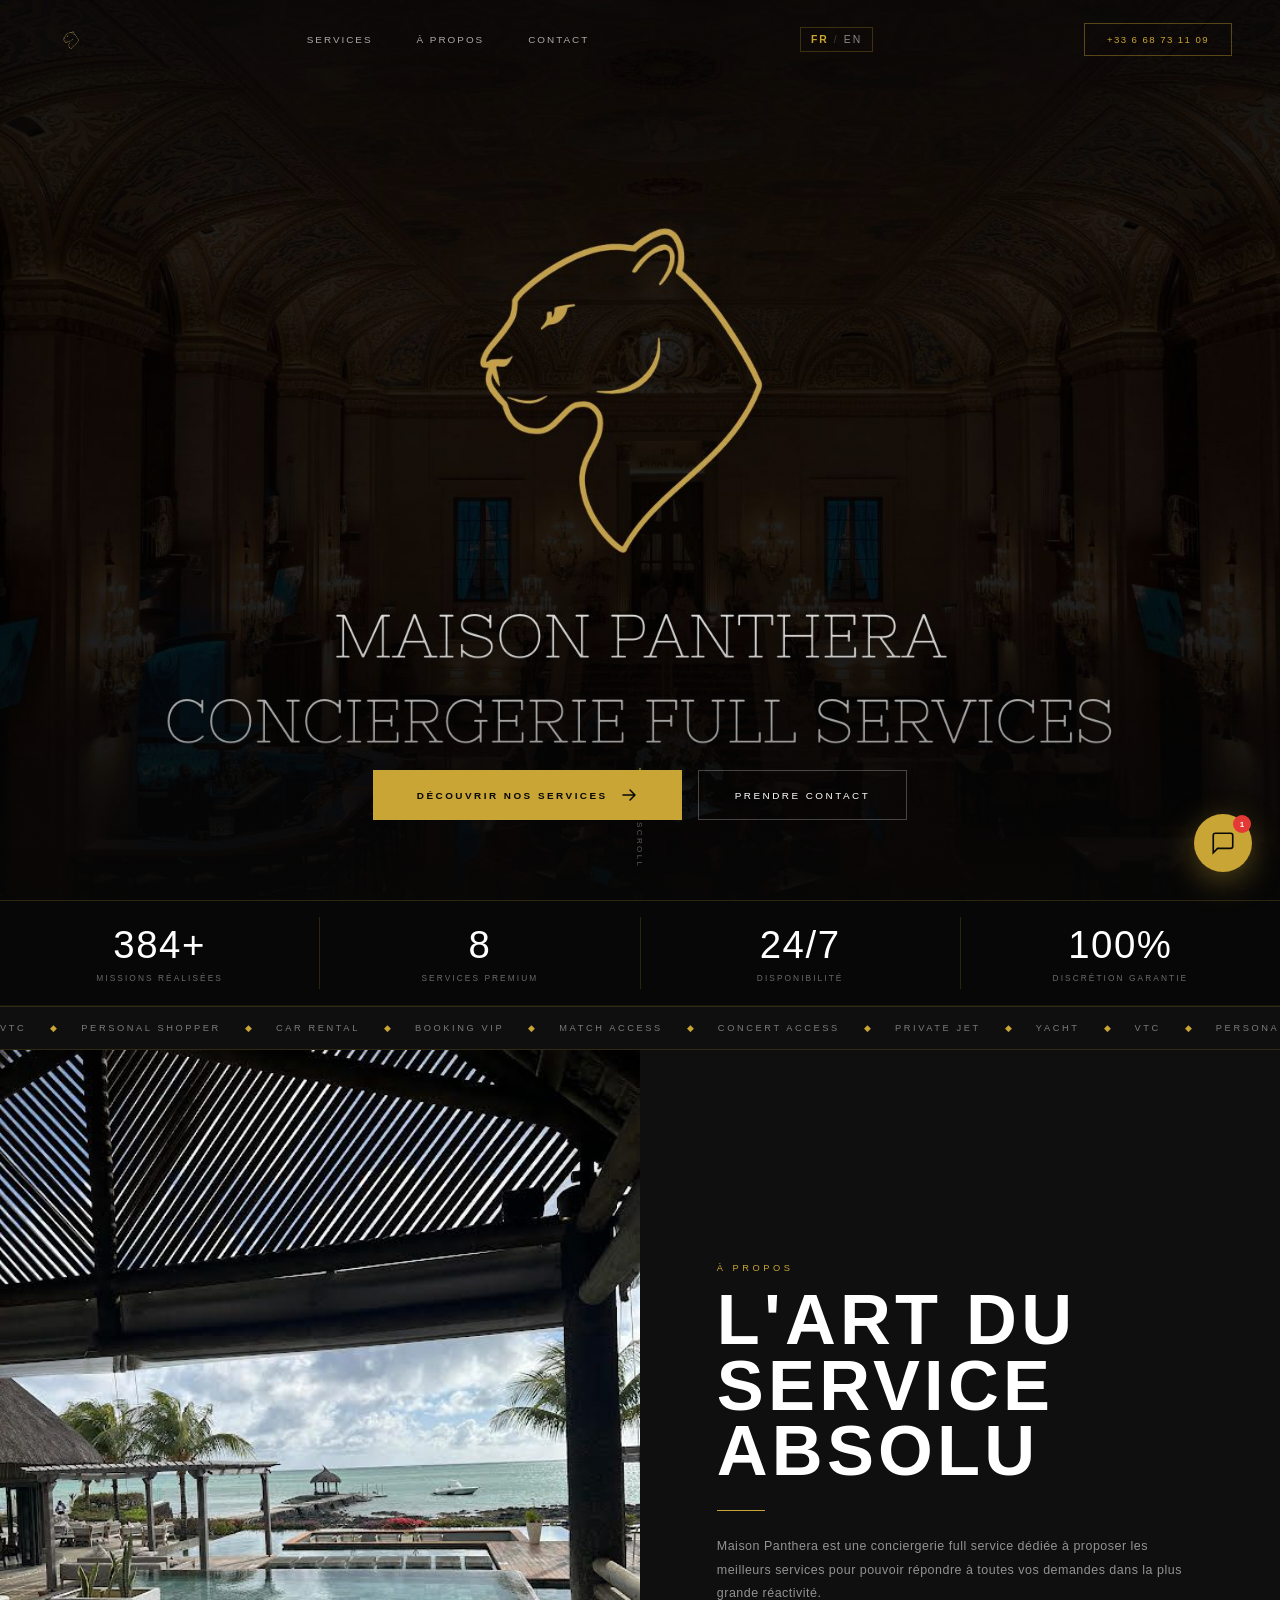
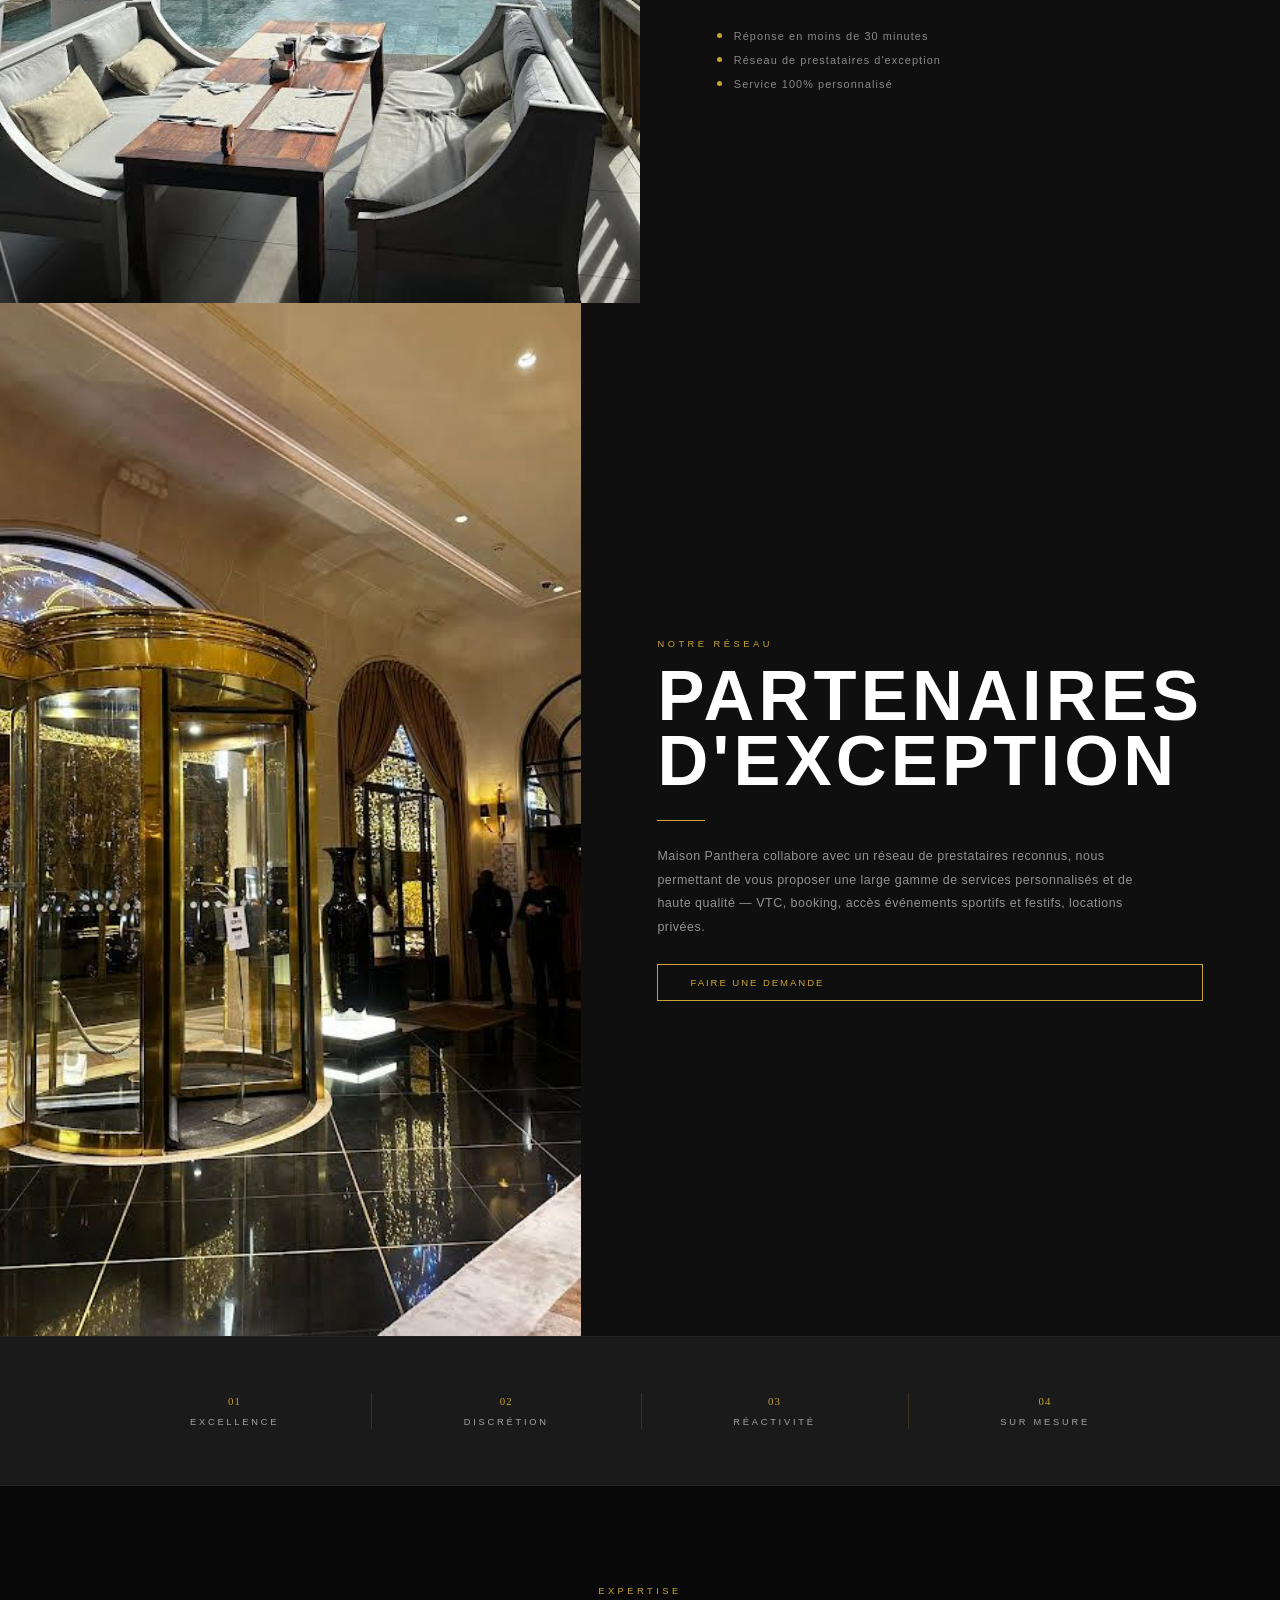
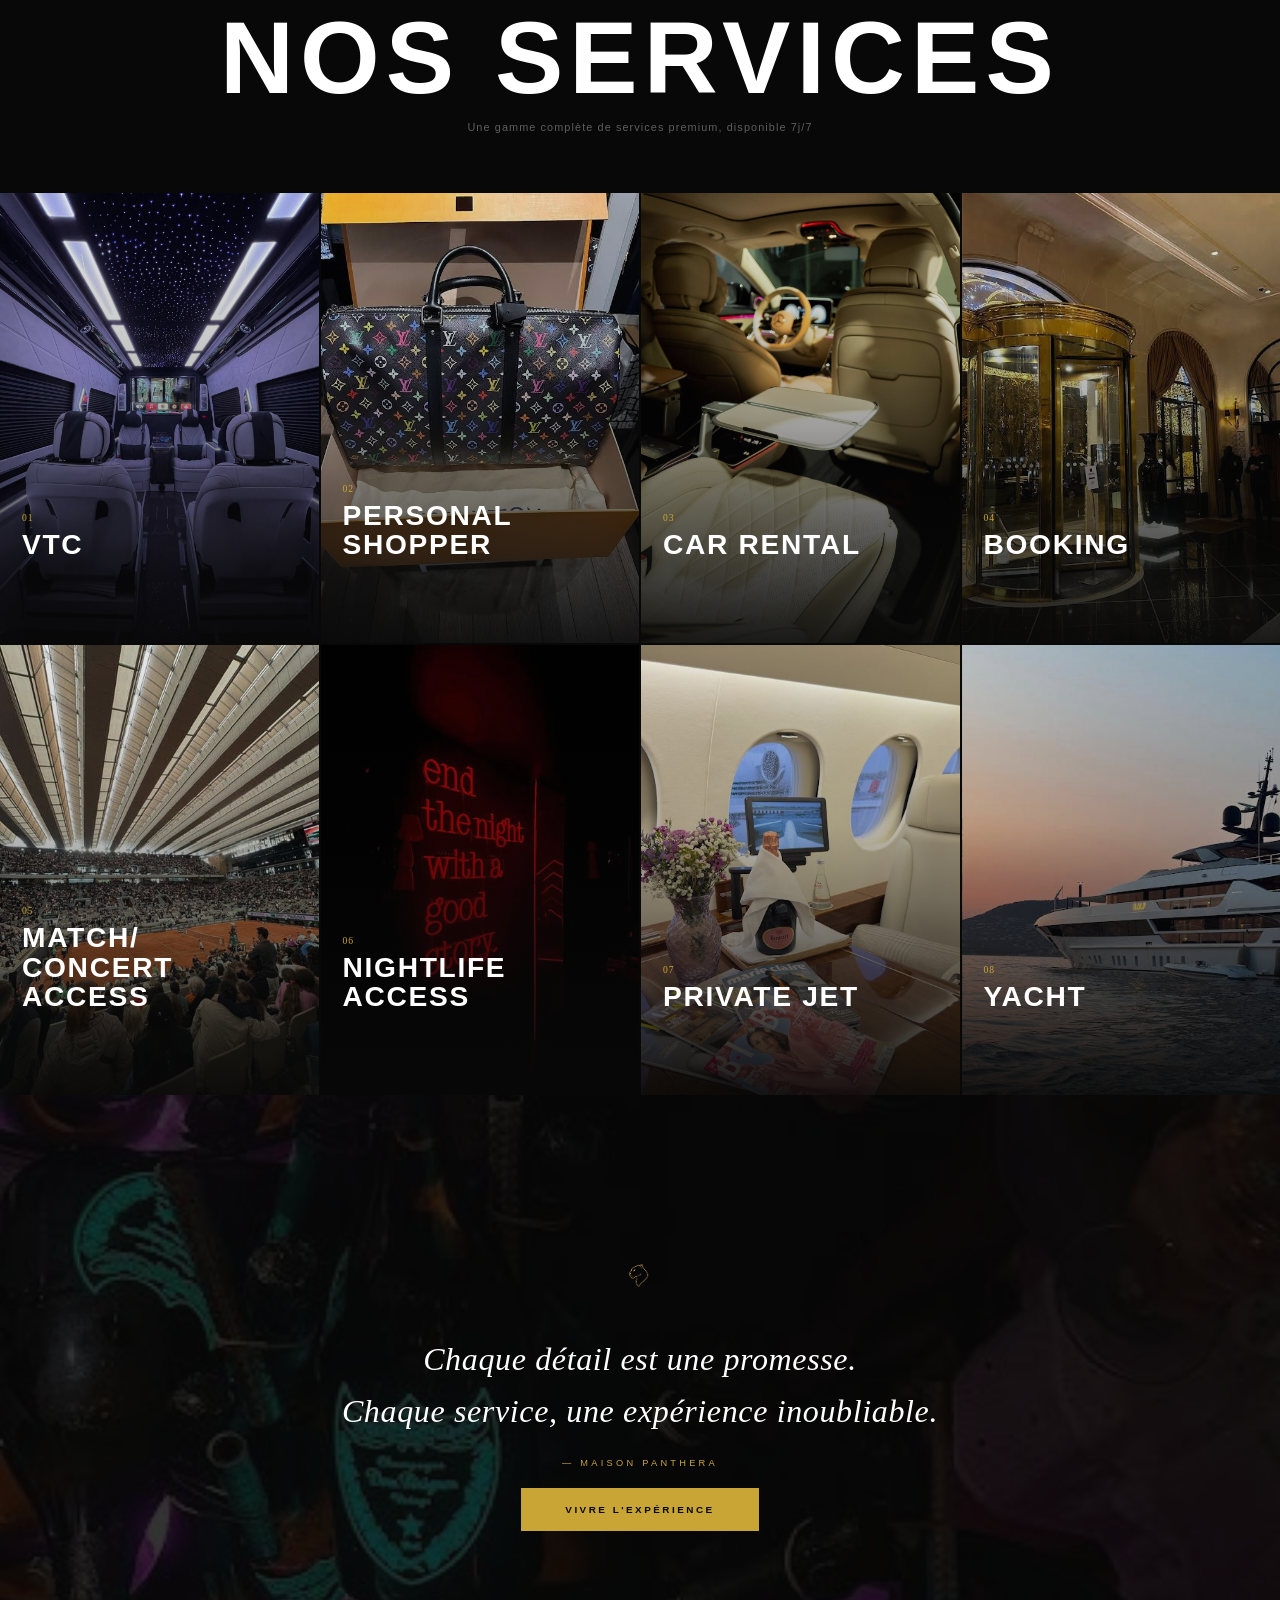
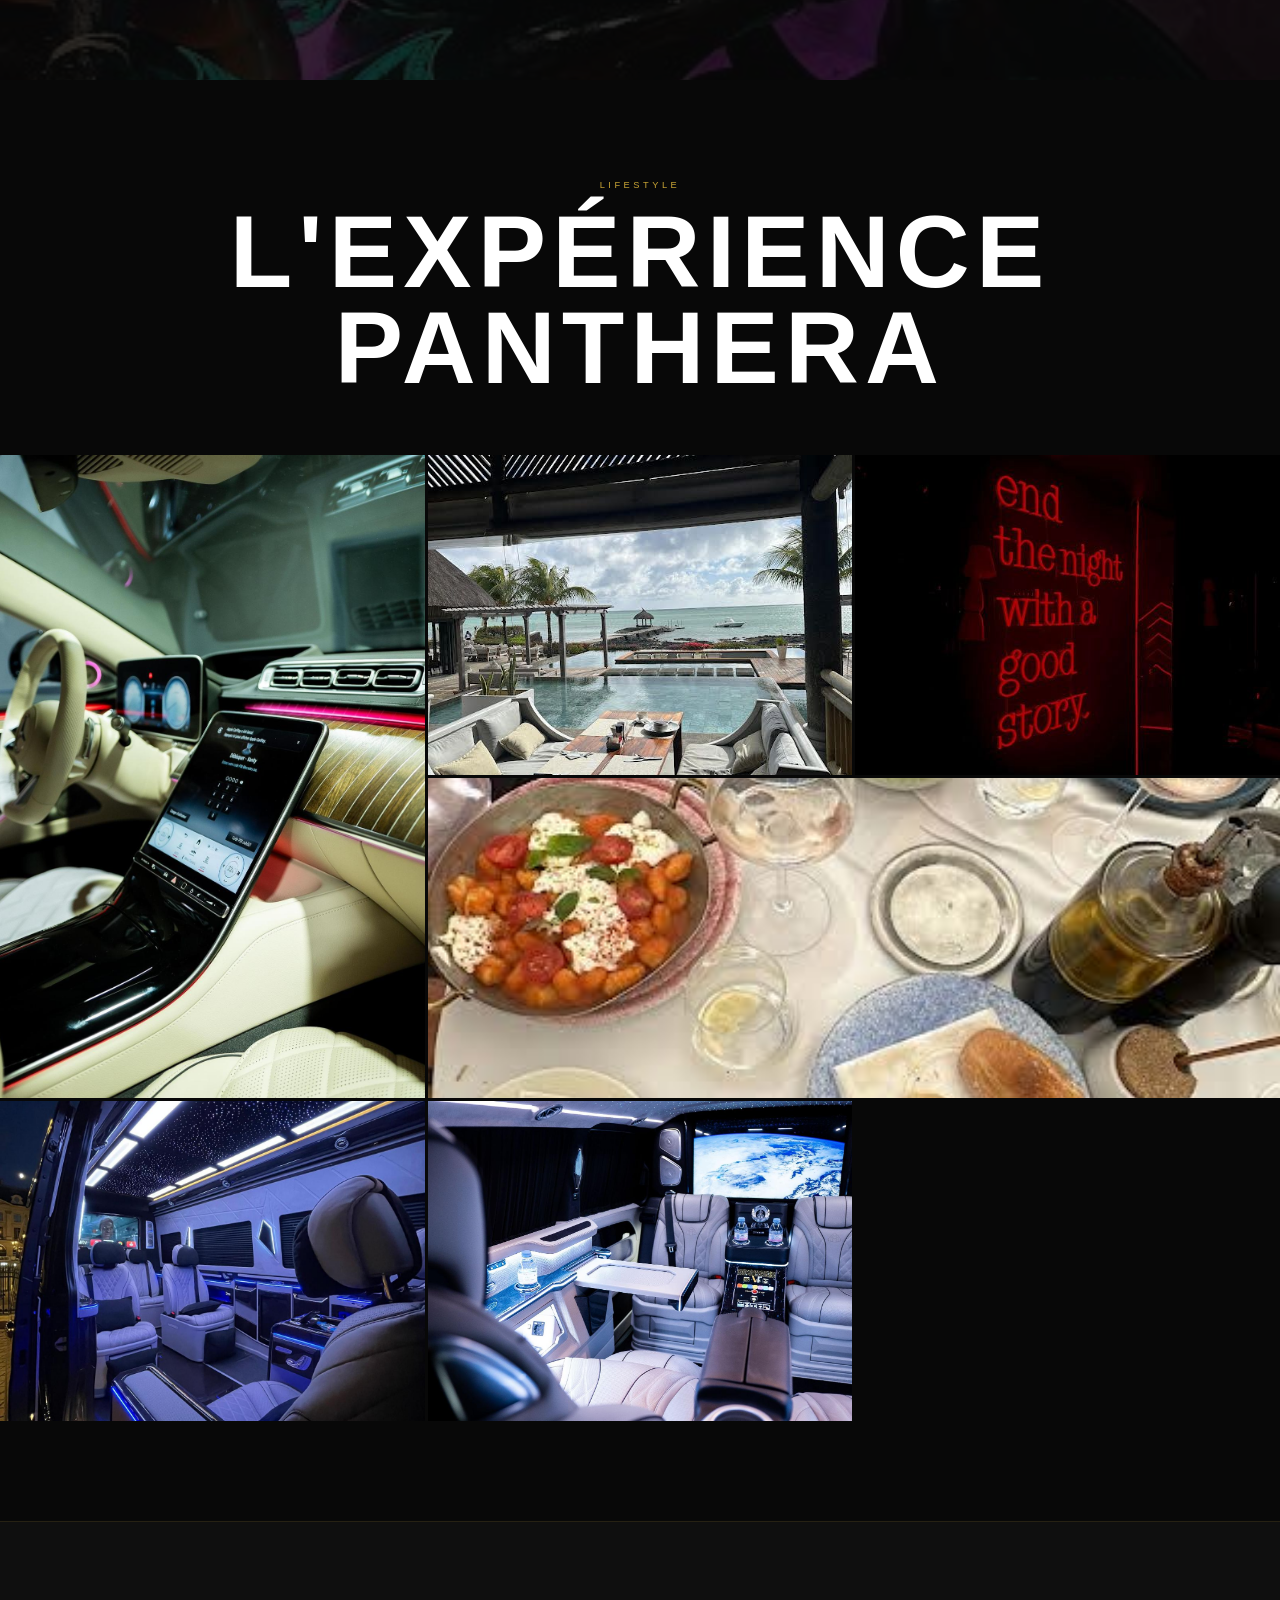
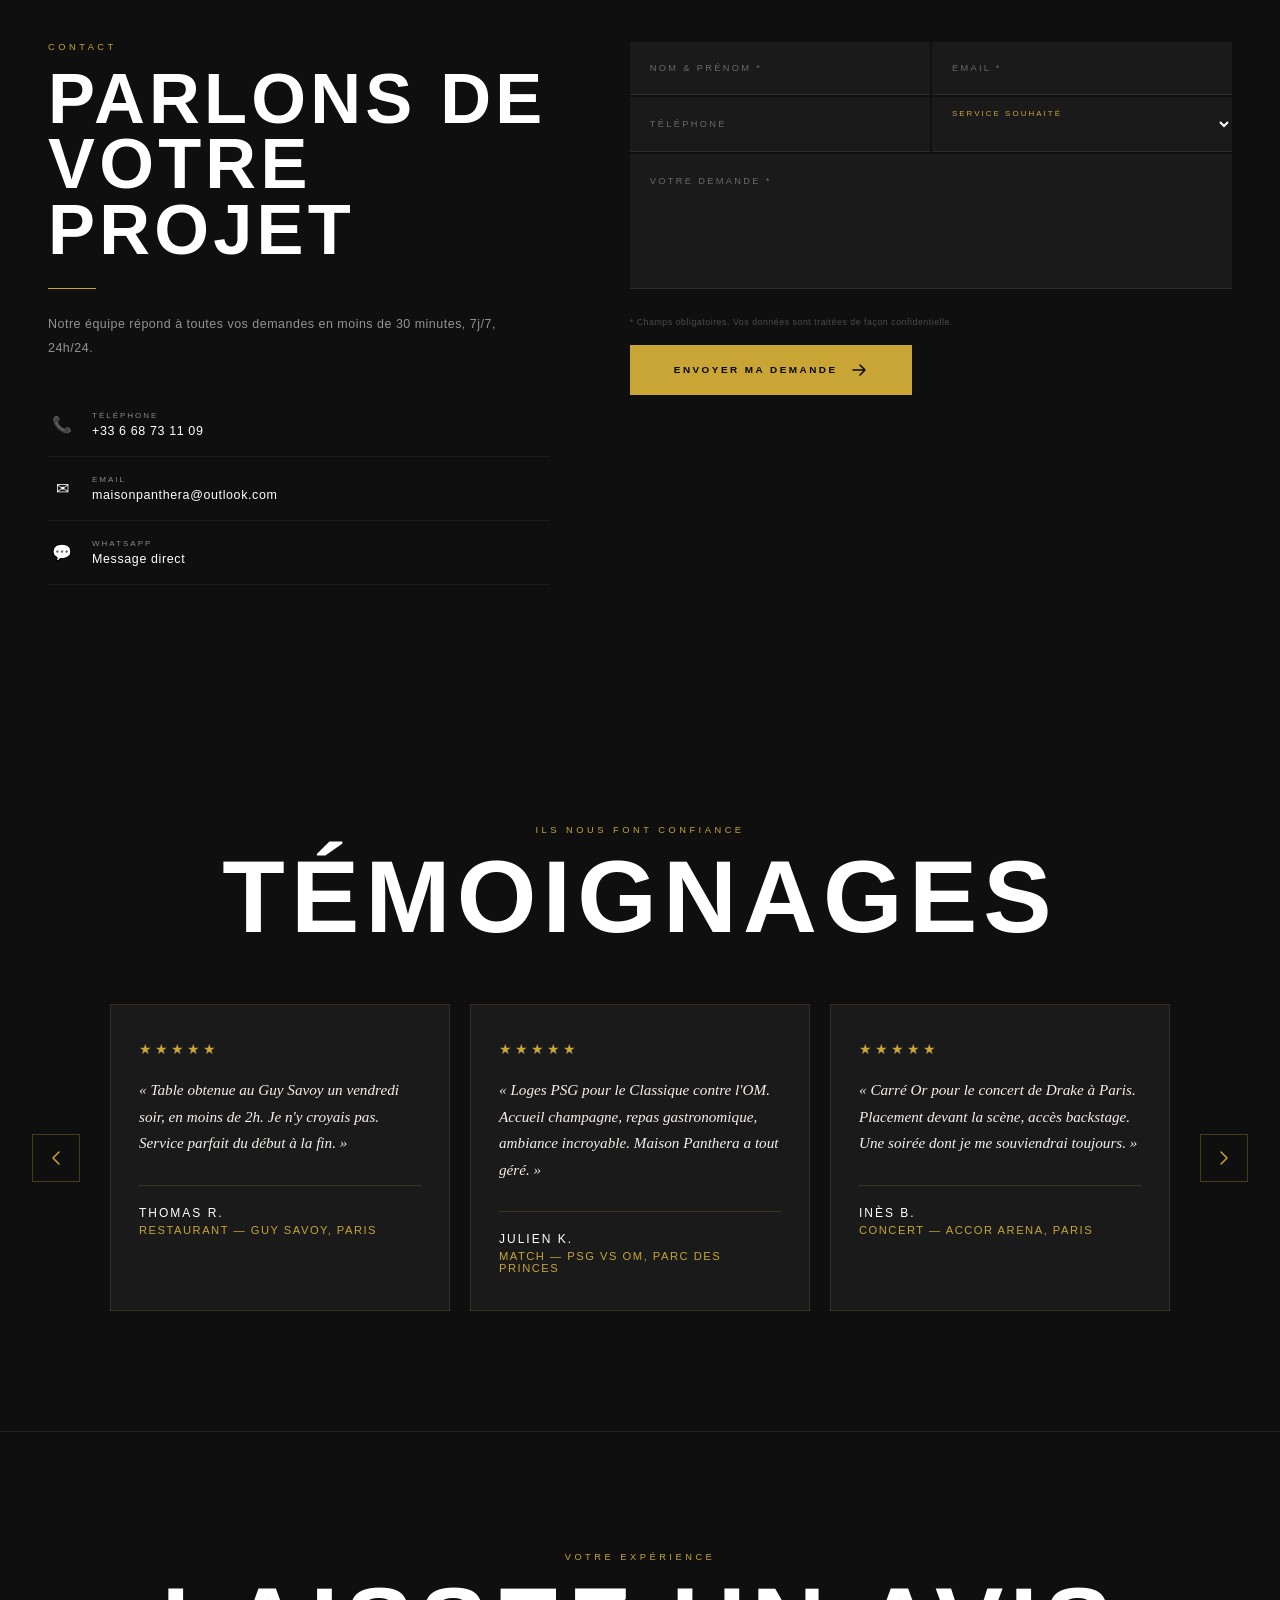
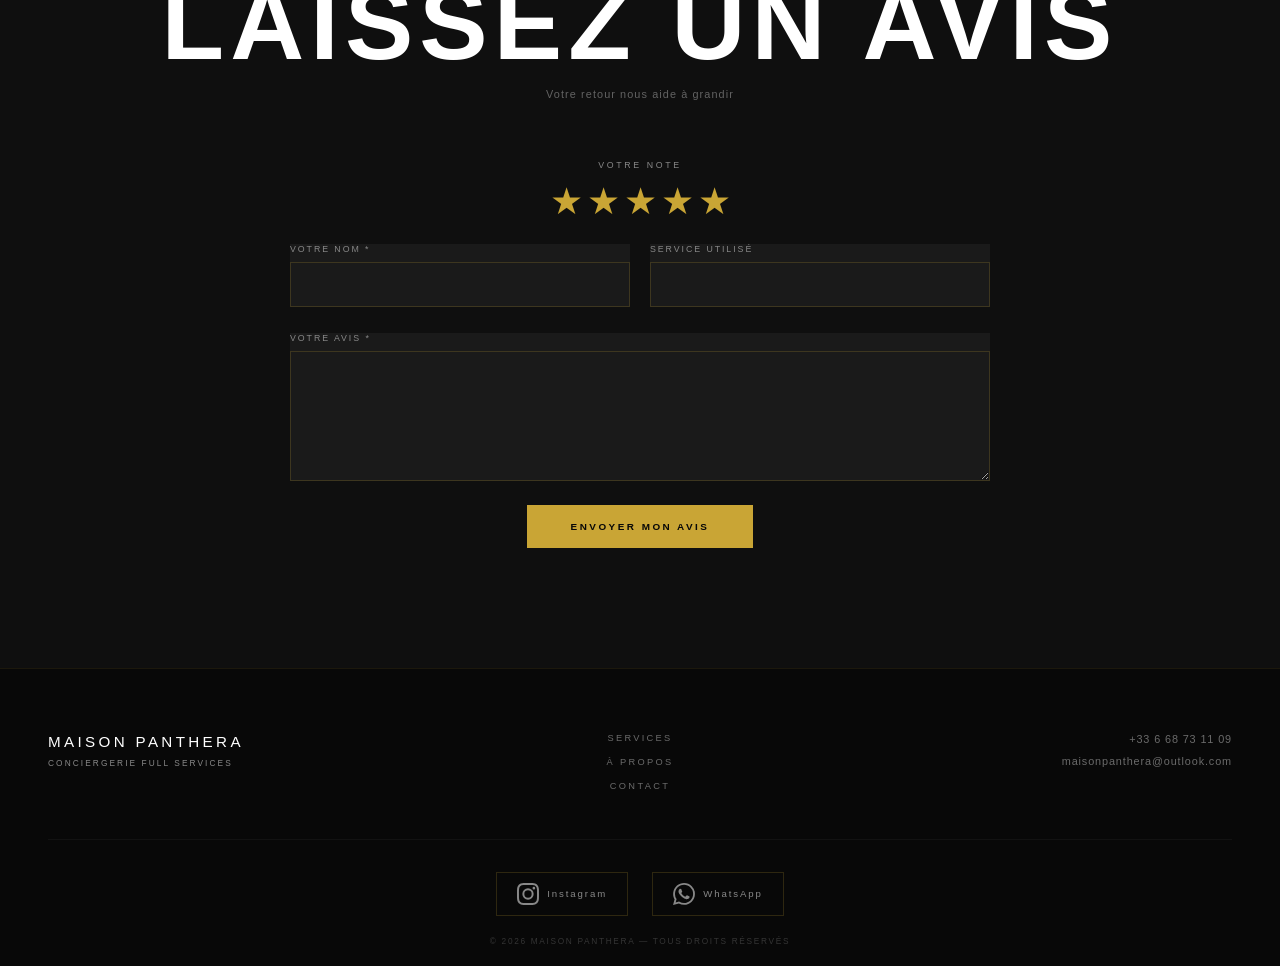
==== index.html @ 86f71525 "MATCH/CONCERT ACCESS: use match.jpeg (stadium) as background" ====
<!DOCTYPE html>
<html lang="fr">
<head>
  <meta charset="UTF-8">
  <meta name="viewport" content="width=device-width, initial-scale=1.0, viewport-fit=cover">
  <title>Maison Panthera — Conciergerie Full Services</title>
  <meta name="description" content="Maison Panthera, conciergerie d'exception à Paris. VTC, Private Jet, Yacht, Personal Shopper, Booking VIP. Excellence, discrétion, réactivité 24h/24.">
  <meta name="theme-color" content="#080808">
  <meta name="apple-mobile-web-app-capable" content="yes">
  <meta name="apple-mobile-web-app-status-bar-style" content="black-translucent">
  <meta name="apple-mobile-web-app-title" content="Maison Panthera">

  <!-- Security Headers -->
  <meta http-equiv="X-Content-Type-Options" content="nosniff">
  <meta http-equiv="X-Frame-Options" content="DENY">
  <meta http-equiv="Referrer-Policy" content="strict-origin-when-cross-origin">
  <meta http-equiv="Permissions-Policy" content="camera=(), microphone=(), geolocation=()">
  <meta http-equiv="Content-Security-Policy" content="default-src 'self'; style-src 'self' 'unsafe-inline' https://fonts.googleapis.com; font-src https://fonts.gstatic.com; img-src 'self' data:; script-src 'self' 'unsafe-inline'; connect-src 'self' https://formsubmit.co;">

  <!-- PWA -->
  <link rel="manifest" href="manifest.json">
  <link rel="apple-touch-icon" href="images/logo-site.png">

  <!-- Open Graph -->
  <meta property="og:title" content="Maison Panthera — Conciergerie d'Exception">
  <meta property="og:description" content="Excellence. Discrétion. Réactivité. Paris & International.">
  <meta property="og:image" content="images/yacht.jpeg">
  <meta property="og:url" content="https://maisonpanthera.fr/">
  <meta property="og:type" content="website">

  <!-- Fonts -->
  <link rel="preconnect" href="https://fonts.googleapis.com">
  <link rel="preconnect" href="https://fonts.gstatic.com" crossorigin>
  <link href="https://fonts.googleapis.com/css2?family=Bebas+Neue&family=Cormorant+Garant:ital,wght@0,300;0,400;0,500;1,300;1,400&family=Montserrat:wght@200;300;400;500;600&display=swap" rel="stylesheet">

  <!-- Favicon -->
  <link rel="icon" type="image/svg+xml" href="favicon.svg">

  <!-- Preload hero image -->
  <link rel="preload" as="image" href="images/hero-palace.jpeg">

  <link rel="stylesheet" href="style.css?v=16">
</head>
<body>

  <!-- ══ PRELOADER ══════════════════════════════════════ -->
  <div id="preloader">
    <div class="preloader-inner">
      <img class="preloader-logo" src="images/logo-site.png" alt="Maison Panthera">
      <div class="preloader-bar"><div class="preloader-fill"></div></div>
      <p class="preloader-name">MAISON PANTHERA</p>
    </div>
  </div>

  <!-- ══ NAVIGATION ════════════════════════════════════ -->
  <nav id="navbar">
    <a href="#hero" class="nav-logo">
      <img src="images/logo-site.png" alt="Logo Maison Panthera">
    </a>
    <div class="nav-links">
      <a href="#services" class="nav-link" data-i18n="nav.services">SERVICES</a>
      <a href="#about" class="nav-link" data-i18n="nav.about">À PROPOS</a>
      <a href="#formulaire" class="nav-link" data-i18n="nav.contact">CONTACT</a>
    </div>
    <button class="lang-toggle" id="langToggle" aria-label="Switch language">
      <span class="lang-btn active" data-lang="fr">FR</span>
      <span class="lang-sep">/</span>
      <span class="lang-btn" data-lang="en">EN</span>
    </button>
    <a href="tel:+33668731109" class="nav-cta">+33 6 68 73 11 09</a>
    <button class="nav-burger" id="burger" aria-label="Menu">
      <span></span><span></span>
    </button>
  </nav>

  <!-- Mobile Menu -->
  <div class="mobile-menu" id="mobileMenu">
    <button class="mobile-close" id="mobileClose">✕</button>
    <a href="#services"  class="mobile-link" data-i18n="nav.services">SERVICES</a>
    <a href="#about"     class="mobile-link" data-i18n="nav.about">À PROPOS</a>
    <a href="#formulaire" class="mobile-link" data-i18n="nav.contact">CONTACT</a>
    <button class="lang-toggle lang-toggle--mobile" id="langToggleMobile" aria-label="Switch language">
      <span class="lang-btn active" data-lang="fr">FR</span>
      <span class="lang-sep">/</span>
      <span class="lang-btn" data-lang="en">EN</span>
    </button>
    <a href="tel:+33668731109" class="mobile-phone">+33 6 68 73 11 09</a>
  </div>

  <!-- ══ HERO ══════════════════════════════════════════ -->
  <section id="hero">
    <div class="hero-bg"></div>
    <div class="hero-overlay"></div>
    <h1 class="visually-hidden">Maison Panthera — Conciergerie Full Services</h1>
    <div class="hero-cta">
      <a href="#services" class="btn-gold">
        <span data-i18n="hero.cta1">DÉCOUVRIR NOS SERVICES</span>
        <svg width="18" height="18" viewBox="0 0 18 18" fill="none"><path d="M3 9H15M15 9L10 4M15 9L10 14" stroke="currentColor" stroke-width="1.5" stroke-linecap="round"/></svg>
      </a>
      <a href="#formulaire" class="btn-outline" data-i18n="hero.cta2">PRENDRE CONTACT</a>
    </div>
    <div class="hero-scroll">
      <div class="hero-scroll-line"></div>
      <span>SCROLL</span>
    </div>
  </section>

  <!-- Stats strip -->
  <div class="hero-stats">
    <div class="hero-stat">
      <span class="stat-num">500<em>+</em></span>
      <span class="stat-label" data-i18n="stats.missions">MISSIONS RÉALISÉES</span>
    </div>
    <div class="stat-sep"></div>
    <div class="hero-stat">
      <span class="stat-num">8</span>
      <span class="stat-label" data-i18n="stats.services">SERVICES PREMIUM</span>
    </div>
    <div class="stat-sep"></div>
    <div class="hero-stat">
      <span class="stat-num">24<em>/7</em></span>
      <span class="stat-label" data-i18n="stats.availability">DISPONIBILITÉ</span>
    </div>
    <div class="stat-sep"></div>
    <div class="hero-stat">
      <span class="stat-num">100<em>%</em></span>
      <span class="stat-label" data-i18n="stats.discretion">DISCRÉTION GARANTIE</span>
    </div>
  </div>

  <!-- ══ MARQUEE ════════════════════════════════════════ -->
  <div class="marquee-wrapper">
    <div class="marquee-track">
      <div class="marquee-content">
        <span>VTC</span><em>◆</em>
        <span>PERSONAL SHOPPER</span><em>◆</em>
        <span>CAR RENTAL</span><em>◆</em>
        <span>BOOKING VIP</span><em>◆</em>
        <span>MATCH ACCESS</span><em>◆</em>
        <span>CONCERT ACCESS</span><em>◆</em>
        <span>PRIVATE JET</span><em>◆</em>
        <span>YACHT</span><em>◆</em>
      </div>
      <div class="marquee-content" aria-hidden="true">
        <span>VTC</span><em>◆</em>
        <span>PERSONAL SHOPPER</span><em>◆</em>
        <span>CAR RENTAL</span><em>◆</em>
        <span>BOOKING VIP</span><em>◆</em>
        <span>MATCH ACCESS</span><em>◆</em>
        <span>CONCERT ACCESS</span><em>◆</em>
        <span>PRIVATE JET</span><em>◆</em>
        <span>YACHT</span><em>◆</em>
      </div>
    </div>
  </div>

  <!-- ══ ABOUT ══════════════════════════════════════════ -->
  <section id="about">

    <div class="about-block">
      <div class="about-media reveal-left">
        <img src="images/resort.jpeg" alt="Maison Panthera — Service prestige" loading="lazy">
      </div>
      <div class="about-body reveal-right">
        <p class="label" data-i18n="about1.label">À PROPOS</p>
        <h2 class="display-title" data-i18n="about1.title">L'ART DU<br>SERVICE<br>ABSOLU</h2>
        <div class="gold-rule"></div>
        <p class="body-text" data-i18n="about1.body">
          Maison Panthera est une conciergerie full service dédiée à proposer les meilleurs services pour pouvoir répondre à toutes vos demandes dans la plus grande réactivité.
        </p>
        <div class="about-feature-list">
          <div class="about-feature"><span class="feat-dot"></span><span data-i18n="about1.feat1">Réponse en moins de 30 minutes</span></div>
          <div class="about-feature"><span class="feat-dot"></span><span data-i18n="about1.feat2">Réseau de prestataires d'exception</span></div>
          <div class="about-feature"><span class="feat-dot"></span><span data-i18n="about1.feat3">Service 100% personnalisé</span></div>
        </div>
      </div>
    </div>

    <div class="about-block about-block--reverse">
      <div class="about-body reveal-left">
        <p class="label" data-i18n="about2.label">NOTRE RÉSEAU</p>
        <h2 class="display-title" data-i18n="about2.title">PARTENAIRES<br>D'EXCEPTION</h2>
        <div class="gold-rule"></div>
        <p class="body-text" data-i18n="about2.body">
          Maison Panthera collabore avec un réseau de prestataires reconnus, nous permettant de vous proposer une large gamme de services personnalisés et de haute qualité — VTC, booking, accès événements sportifs et festifs, locations privées.
        </p>
        <a href="#formulaire" class="btn-gold-sm" data-i18n="about2.cta">FAIRE UNE DEMANDE</a>
      </div>
      <div class="about-media reveal-right">
        <img src="images/hotel.jpeg" alt="Maison Panthera — Partenaires" loading="lazy">
      </div>
    </div>

  </section>

  <!-- ══ VALUES ════════════════════════════════════════ -->
  <div class="values-band">
    <div class="values-inner reveal-up">
      <div class="value-item">
        <span class="value-num">01</span>
        <span class="value-name">EXCELLENCE</span>
      </div>
      <div class="value-rule"></div>
      <div class="value-item">
        <span class="value-num">02</span>
        <span class="value-name" data-i18n="values.discretion">DISCRÉTION</span>
      </div>
      <div class="value-rule"></div>
      <div class="value-item">
        <span class="value-num">03</span>
        <span class="value-name" data-i18n="values.reactivity">RÉACTIVITÉ</span>
      </div>
      <div class="value-rule"></div>
      <div class="value-item">
        <span class="value-num">04</span>
        <span class="value-name" data-i18n="values.bespoke">SUR MESURE</span>
      </div>
    </div>
  </div>

  <!-- ══ SERVICES ══════════════════════════════════════ -->
  <section id="services">
    <div class="section-head reveal-up">
      <p class="label">EXPERTISE</p>
      <h2 class="display-title-xl" data-i18n="services.title">NOS SERVICES</h2>
      <p class="section-sub" data-i18n="services.sub">Une gamme complète de services premium, disponible 7j/7</p>
    </div>

    <div class="services-grid">

      <article class="service-card reveal-up" style="--d:0ms">
        <div class="card-bg" style="background-image:url('images/vtc-2.jpeg')"></div>
        <div class="card-layer"></div>
        <div class="card-body">
          <span class="card-num">01</span>
          <h3 class="card-title">VTC</h3>
          <p class="card-desc" data-i18n="card.vtc">Van chauffeur &amp; transport privé premium. Véhicules haut de gamme, chauffeurs professionnels.</p>
          <a href="#formulaire" class="card-cta" data-i18n="card.cta">RÉSERVER →</a>
        </div>
      </article>

      <article class="service-card reveal-up" style="--d:80ms">
        <div class="card-bg" style="background-image:url('images/personal-shopper.jpeg')"></div>
        <div class="card-layer"></div>
        <div class="card-body">
          <span class="card-num">02</span>
          <h3 class="card-title">PERSONAL<br>SHOPPER</h3>
          <p class="card-desc" data-i18n="card.shopper">Accès aux plus grandes maisons de luxe. Shopping personnalisé &amp; exclusif.</p>
          <a href="#formulaire" class="card-cta" data-i18n="card.cta">RÉSERVER →</a>
        </div>
      </article>

      <article class="service-card reveal-up" style="--d:160ms">
        <div class="card-bg" style="background-image:url('images/car-interior.jpeg')"></div>
        <div class="card-layer"></div>
        <div class="card-body">
          <span class="card-num">03</span>
          <h3 class="card-title">CAR RENTAL</h3>
          <p class="card-desc" data-i18n="card.carrental">Location de véhicules prestige &amp; supercars. Ferrari, Lamborghini, Rolls-Royce.</p>
          <a href="#formulaire" class="card-cta" data-i18n="card.cta">RÉSERVER →</a>
        </div>
      </article>

      <article class="service-card reveal-up" style="--d:240ms">
        <div class="card-bg" style="background-image:url('images/hotel.jpeg')"></div>
        <div class="card-layer"></div>
        <div class="card-body">
          <span class="card-num">04</span>
          <h3 class="card-title">BOOKING</h3>
          <p class="card-desc" data-i18n="card.booking">Restaurants étoilés, hôtels de prestige, réservations VIP partout dans le monde.</p>
          <a href="#formulaire" class="card-cta" data-i18n="card.cta">RÉSERVER →</a>
        </div>
      </article>

      <article class="service-card reveal-up" style="--d:0ms">
        <div class="card-bg" style="background-image:url('images/match.jpeg')"></div>
        <div class="card-layer"></div>
        <div class="card-body">
          <span class="card-num">05</span>
          <h3 class="card-title">MATCH/<br>CONCERT ACCESS</h3>
          <p class="card-desc" data-i18n="card.matchconcert">Loges VIP &amp; carré or pour matchs et concerts. Roland-Garros, PSG, F1, artistes internationaux.</p>
          <a href="#formulaire" class="card-cta" data-i18n="card.cta">RÉSERVER →</a>
        </div>
      </article>

      <article class="service-card reveal-up" style="--d:80ms">
        <div class="card-bg" style="background-image:url('images/neon.jpeg')"></div>
        <div class="card-layer"></div>
        <div class="card-body">
          <span class="card-num">06</span>
          <h3 class="card-title">NIGHTLIFE<br>ACCESS</h3>
          <p class="card-desc" data-i18n="card.nightlife">Accès VIP aux meilleurs clubs &amp; soirées privées. Tables réservées, liste VIP, entrées garanties.</p>
          <a href="#formulaire" class="card-cta" data-i18n="card.cta">RÉSERVER →</a>
        </div>
      </article>

      <article class="service-card reveal-up" style="--d:160ms">
        <div class="card-bg" style="background-image:url('images/private-jet.jpeg')"></div>
        <div class="card-layer"></div>
        <div class="card-body">
          <span class="card-num">07</span>
          <h3 class="card-title">PRIVATE JET</h3>
          <p class="card-desc" data-i18n="card.jet">Voyagez à votre rythme. Destinations mondiales, disponibilité immédiate.</p>
          <a href="#formulaire" class="card-cta" data-i18n="card.cta">RÉSERVER →</a>
        </div>
      </article>

      <article class="service-card reveal-up" style="--d:240ms">
        <div class="card-bg" style="background-image:url('images/yacht.jpeg')"></div>
        <div class="card-layer"></div>
        <div class="card-body">
          <span class="card-num">08</span>
          <h3 class="card-title">YACHT</h3>
          <p class="card-desc" data-i18n="card.yacht">Location de yachts de luxe. Croisières privées en Méditerranée &amp; au-delà.</p>
          <a href="#formulaire" class="card-cta" data-i18n="card.cta">RÉSERVER →</a>
        </div>
      </article>

    </div>
  </section>

  <!-- ══ QUOTE ══════════════════════════════════════════ -->
  <div class="quote-section">
    <div class="quote-bg" style="background-image:url('images/champagne.jpeg')"></div>
    <div class="quote-overlay"></div>
    <div class="quote-inner reveal-up">
      <div class="quote-logo">
        <img src="images/logo-site.png" alt="">
      </div>
      <p class="quote-text" data-i18n="quote.text">Chaque détail est une promesse.<br>Chaque service, une expérience inoubliable.</p>
      <p class="quote-author">— MAISON PANTHERA</p>
      <a href="#formulaire" class="btn-gold" data-i18n="quote.cta">VIVRE L'EXPÉRIENCE</a>
    </div>
  </div>

  <!-- ══ GALLERY ════════════════════════════════════════ -->
  <section id="gallery">
    <div class="section-head reveal-up">
      <p class="label">LIFESTYLE</p>
      <h2 class="display-title-xl" data-i18n="gallery.title">L'EXPÉRIENCE<br>PANTHERA</h2>
    </div>
    <div class="gallery-grid">
      <div class="gal-item gal-tall reveal-up" style="--d:0ms">
        <img src="images/vtc-1.jpeg" alt="VTC Premium" loading="lazy">
        <div class="gal-overlay"><span>VTC PREMIUM</span></div>
      </div>
      <div class="gal-item reveal-up" style="--d:100ms">
        <img src="images/resort.jpeg" alt="Resort de luxe" loading="lazy">
        <div class="gal-overlay"><span>BOOKING</span></div>
      </div>
      <div class="gal-item reveal-up" style="--d:200ms">
        <img src="images/neon.jpeg" alt="Nuit exclusive" loading="lazy">
        <div class="gal-overlay"><span>NIGHTLIFE</span></div>
      </div>
      <div class="gal-item gal-wide reveal-up" style="--d:100ms">
        <img src="images/dining.jpeg" alt="Gastronomie" loading="lazy">
        <div class="gal-overlay"><span>GASTRONOMIE</span></div>
      </div>
      <div class="gal-item reveal-up" style="--d:200ms">
        <img src="images/vtc-3.jpeg" alt="Transport VIP" loading="lazy">
        <div class="gal-overlay"><span>TRANSPORT VIP</span></div>
      </div>
      <div class="gal-item reveal-up" style="--d:300ms">
        <img src="images/vtc-4.jpeg" alt="Intérieur prestige" loading="lazy">
        <div class="gal-overlay"><span>PRESTIGE</span></div>
      </div>
    </div>
  </section>

  <!-- ══ CONTACT FORM ═══════════════════════════════════ -->
  <section id="formulaire">
    <div class="form-section-inner">

      <div class="form-left reveal-left">
        <p class="label">CONTACT</p>
        <h2 class="display-title" data-i18n="form.title">PARLONS DE<br>VOTRE<br>PROJET</h2>
        <div class="gold-rule"></div>
        <p class="body-text" data-i18n="form.body">Notre équipe répond à toutes vos demandes en moins de 30 minutes, 7j/7, 24h/24.</p>
        <div class="contact-direct">
          <a href="tel:+33668731109" class="contact-direct-item">
            <span class="cd-icon">📞</span>
            <div>
              <p class="cd-label" data-i18n="form.phone">TÉLÉPHONE</p>
              <p class="cd-val">+33 6 68 73 11 09</p>
            </div>
          </a>
          <a href="mailto:maisonpanthera@outlook.com" class="contact-direct-item">
            <span class="cd-icon">✉</span>
            <div>
              <p class="cd-label">EMAIL</p>
              <p class="cd-val">maisonpanthera@outlook.com</p>
            </div>
          </a>
          <a href="https://wa.me/33668731109?text=Bonjour%20Maison%20Panthera%2C%20je%20souhaite%20avoir%20des%20informations%20sur%20vos%20services." target="_blank" rel="noopener noreferrer" class="contact-direct-item">
            <span class="cd-icon">💬</span>
            <div>
              <p class="cd-label">WHATSAPP</p>
              <p class="cd-val" data-i18n="form.waDirect">Message direct</p>
            </div>
          </a>
        </div>
      </div>

      <div class="form-right reveal-right">
        <form
          id="contactForm"
          action="https://formsubmit.co/maisonpanthera@outlook.com"
          method="POST"
          novalidate>

          <!-- FormSubmit config -->
          <input type="hidden" name="_subject" value="Nouvelle demande — Maison Panthera">
          <input type="hidden" name="_template" value="table">
          <input type="hidden" name="_captcha" value="false">
          <input type="hidden" name="_next" value="https://maisonpanthera.fr/#formulaire">
          <!-- Honeypot anti-spam -->
          <input type="text" name="_honey" style="display:none" tabindex="-1" autocomplete="off">

          <div class="form-row">
            <div class="form-group">
              <input type="text" name="nom" id="fNom" placeholder=" " required autocomplete="name">
              <label for="fNom" data-i18n="form.name">NOM &amp; PRÉNOM *</label>
            </div>
            <div class="form-group">
              <input type="email" name="email" id="fEmail" placeholder=" " required autocomplete="email">
              <label for="fEmail">EMAIL *</label>
            </div>
          </div>

          <div class="form-row">
            <div class="form-group">
              <input type="tel" name="telephone" id="fTel" placeholder=" " autocomplete="tel">
              <label for="fTel" data-i18n="form.phoneLabel">TÉLÉPHONE</label>
            </div>
            <div class="form-group select-group">
              <select name="service" id="fService">
                <option value="" disabled selected></option>
                <option>VTC</option>
                <option>Personal Shopper</option>
                <option>Car Rental</option>
                <option>Booking (Restaurant / Hôtel)</option>
                <option>Match / Concert Access</option>
                <option>Nightlife Access</option>
                <option>Private Jet</option>
                <option>Yacht</option>
                <option data-i18n="form.other">Autre</option>
              </select>
              <label for="fService" data-i18n="form.service">SERVICE SOUHAITÉ</label>
            </div>
          </div>

          <div class="form-group full">
            <textarea name="message" id="fMessage" placeholder=" " rows="4" required></textarea>
            <label for="fMessage" data-i18n="form.message">VOTRE DEMANDE *</label>
          </div>

          <div class="form-footer">
            <p class="form-mention" data-i18n="form.mention">* Champs obligatoires. Vos données sont traitées de façon confidentielle.</p>
            <button type="submit" class="btn-gold form-submit" id="formBtn">
              <span class="btn-text" data-i18n="form.submit">ENVOYER MA DEMANDE</span>
              <span class="btn-loader" style="display:none">⟳</span>
              <svg width="18" height="18" viewBox="0 0 18 18" fill="none"><path d="M3 9H15M15 9L10 4M15 9L10 14" stroke="currentColor" stroke-width="1.5" stroke-linecap="round"/></svg>
            </button>
          </div>

          <div class="form-success" id="formSuccess" style="display:none">
            <p data-i18n="form.success">✓ Message envoyé — Nous vous répondons sous 30 minutes.</p>
          </div>
          <div class="form-error" id="formError" style="display:none">
            <p data-i18n="form.error">Une erreur est survenue. Contactez-nous directement au +33 6 68 73 11 09.</p>
          </div>

        </form>
      </div>

    </div>
  </section>

  <!-- ══ TESTIMONIALS ══════════════════════════════════ -->
  <section id="temoignages">
    <div class="section-head reveal-up">
      <p class="label" data-i18n="testi.label">ILS NOUS FONT CONFIANCE</p>
      <h2 class="display-title-xl" data-i18n="testi.title">TÉMOIGNAGES</h2>
    </div>

    <div class="testi-slider">
      <button class="testi-arrow testi-prev" aria-label="Précédent">
        <svg width="22" height="22" viewBox="0 0 22 22" fill="none"><path d="M14 5L8 11L14 17" stroke="currentColor" stroke-width="1.5" stroke-linecap="round" stroke-linejoin="round"/></svg>
      </button>

      <div class="testi-viewport" id="testiViewport">
        <div class="testi-track" id="testiTrack">

          <div class="testi-card">
            <div class="testi-card-inner">
              <div class="testi-stars">★★★★★</div>
              <p class="testi-text" data-i18n="testi.t1">« Table obtenue au Guy Savoy un vendredi soir, en moins de 2h. Je n'y croyais pas. Service parfait du début à la fin. »</p>
              <div class="testi-author">
                <span class="testi-name">Thomas R.</span>
                <span class="testi-service">Restaurant — Guy Savoy, Paris</span>
              </div>
            </div>
          </div>

          <div class="testi-card">
            <div class="testi-card-inner">
              <div class="testi-stars">★★★★★</div>
              <p class="testi-text" data-i18n="testi.t2">« Loges PSG pour le Classique contre l'OM. Accueil champagne, repas gastronomique, ambiance incroyable. Maison Panthera a tout géré. »</p>
              <div class="testi-author">
                <span class="testi-name">Julien K.</span>
                <span class="testi-service">Match — PSG vs OM, Parc des Princes</span>
              </div>
            </div>
          </div>

          <div class="testi-card">
            <div class="testi-card-inner">
              <div class="testi-stars">★★★★★</div>
              <p class="testi-text" data-i18n="testi.t3">« Carré Or pour le concert de Drake à Paris. Placement devant la scène, accès backstage. Une soirée dont je me souviendrai toujours. »</p>
              <div class="testi-author">
                <span class="testi-name">Inès B.</span>
                <span class="testi-service">Concert — Accor Arena, Paris</span>
              </div>
            </div>
          </div>

          <div class="testi-card">
            <div class="testi-card-inner">
              <div class="testi-stars">★★★★★</div>
              <p class="testi-text" data-i18n="testi.t4">« Impossible d'avoir des billets pour la finale de Roland-Garros — Maison Panthera les a trouvés en 20 minutes. Loges VIP, champagne. Inoubliable. »</p>
              <div class="testi-author">
                <span class="testi-name">Karim B.</span>
                <span class="testi-service">Match — Roland-Garros, Paris</span>
              </div>
            </div>
          </div>

          <div class="testi-card">
            <div class="testi-card-inner">
              <div class="testi-stars">★★★★★</div>
              <p class="testi-text" data-i18n="testi.t5">« Dîner surprise pour l'anniversaire de ma femme au Grand Restaurant de Jean-François Piège. Décoration florale, menu personnalisé. Merci infiniment. »</p>
              <div class="testi-author">
                <span class="testi-name">Marc L.</span>
                <span class="testi-service">Restaurant — Le Grand Restaurant, Paris</span>
              </div>
            </div>
          </div>

          <div class="testi-card">
            <div class="testi-card-inner">
              <div class="testi-stars">★★★★★</div>
              <p class="testi-text" data-i18n="testi.t6">« Grand Prix de Monaco en loges privées avec vue sur le circuit. Tout était organisé : transfert, hôtel, paddock. Un niveau d'exception. »</p>
              <div class="testi-author">
                <span class="testi-name">Sofia M.</span>
                <span class="testi-service">F1 — Grand Prix de Monaco</span>
              </div>
            </div>
          </div>

          <div class="testi-card">
            <div class="testi-card-inner">
              <div class="testi-stars">★★★★★</div>
              <p class="testi-text" data-i18n="testi.t7">« Réservation d'un jet privé en moins d'une heure pour Dubai. Discrétion totale, équipe ultra réactive. Je ne travaille plus qu'avec eux. »</p>
              <div class="testi-author">
                <span class="testi-name">Alexandre D.</span>
                <span class="testi-service">Private Jet — Paris / Dubai</span>
              </div>
            </div>
          </div>

          <div class="testi-card">
            <div class="testi-card-inner">
              <div class="testi-stars">★★★★★</div>
              <p class="testi-text" data-i18n="testi.t8">« Concert Beyoncé en carré or, accueil VIP et loge privée. Tout était parfait, de l'arrivée au départ. Une organisation au millimètre. »</p>
              <div class="testi-author">
                <span class="testi-name">Amina S.</span>
                <span class="testi-service">Concert — Stade de France</span>
              </div>
            </div>
          </div>

          <div class="testi-card">
            <div class="testi-card-inner">
              <div class="testi-stars">★★★★★</div>
              <p class="testi-text" data-i18n="testi.t9">« VTC de luxe pour toute une semaine à Paris, disponible 24h/24. Ponctualité irréprochable, véhicule impeccable. À recommander sans hésiter. »</p>
              <div class="testi-author">
                <span class="testi-name">David N.</span>
                <span class="testi-service">VTC Prestige — Paris</span>
              </div>
            </div>
          </div>

        </div>
      </div>

      <button class="testi-arrow testi-next" aria-label="Suivant">
        <svg width="22" height="22" viewBox="0 0 22 22" fill="none"><path d="M8 5L14 11L8 17" stroke="currentColor" stroke-width="1.5" stroke-linecap="round" stroke-linejoin="round"/></svg>
      </button>
    </div>
  </section>

  <!-- ══ LAISSER UN AVIS ═══════════════════════════════ -->
  <section id="avis" class="reviews-section">
    <div class="section-head reveal-up">
      <p class="label" data-i18n="reviews.label">VOTRE EXPÉRIENCE</p>
      <h2 class="display-title-xl" data-i18n="reviews.title">LAISSEZ UN AVIS</h2>
      <p class="section-sub" data-i18n="reviews.sub">Votre retour nous aide à grandir</p>
    </div>
    <form class="review-form reveal-up"
          action="https://formsubmit.co/maisonpanthera@outlook.com"
          method="POST">
      <input type="hidden" name="_subject" value="⭐ Nouvel avis client — Maison Panthera">
      <input type="hidden" name="_captcha" value="false">
      <input type="hidden" name="_template" value="table">
      <div class="review-stars-wrap">
        <p class="review-stars-label" data-i18n="reviews.rating">VOTRE NOTE</p>
        <div class="review-stars" id="reviewStars">
          <span class="star" data-val="1">★</span>
          <span class="star" data-val="2">★</span>
          <span class="star" data-val="3">★</span>
          <span class="star" data-val="4">★</span>
          <span class="star" data-val="5">★</span>
        </div>
        <input type="hidden" name="note" id="reviewRating" value="5/5">
      </div>
      <div class="form-row">
        <div class="form-group">
          <label for="rName" data-i18n="reviews.name">VOTRE NOM *</label>
          <input type="text" id="rName" name="nom" required>
        </div>
        <div class="form-group">
          <label for="rService" data-i18n="reviews.service">SERVICE UTILISÉ</label>
          <input type="text" id="rService" name="service">
        </div>
      </div>
      <div class="form-group">
        <label for="rMessage" data-i18n="reviews.message">VOTRE AVIS *</label>
        <textarea id="rMessage" name="avis" rows="4" required></textarea>
      </div>
      <button type="submit" class="btn-gold">
        <span data-i18n="reviews.submit">ENVOYER MON AVIS</span>
      </button>
    </form>
  </section>

  <!-- ══ FOOTER ════════════════════════════════════════ -->
  <footer id="footer">
    <div class="footer-inner">
      <div class="footer-brand">
        <p class="footer-name">MAISON PANTHERA</p>
        <p class="footer-tag" data-i18n="footer.tag">CONCIERGERIE FULL SERVICES</p>
      </div>
      <nav class="footer-nav">
        <a href="#services">SERVICES</a>
        <a href="#about" data-i18n="nav.about">À PROPOS</a>
        <a href="#formulaire" data-i18n="nav.contact">CONTACT</a>
      </nav>
      <div class="footer-contact">
        <a href="tel:+33668731109">+33 6 68 73 11 09</a>
        <a href="mailto:maisonpanthera@outlook.com">maisonpanthera@outlook.com</a>
      </div>
    </div>
    <div class="footer-bottom">
      <div class="footer-social">
        <a href="https://www.instagram.com/maisonpanthera.eu/" target="_blank" rel="noopener noreferrer" aria-label="Instagram">
          <svg viewBox="0 0 24 24" fill="currentColor" width="22" height="22"><path d="M12 2.163c3.204 0 3.584.012 4.85.07 3.252.148 4.771 1.691 4.919 4.919.058 1.265.069 1.645.069 4.849 0 3.205-.012 3.584-.069 4.849-.149 3.225-1.664 4.771-4.919 4.919-1.266.058-1.644.07-4.85.07-3.204 0-3.584-.012-4.849-.07-3.26-.149-4.771-1.699-4.919-4.92-.058-1.265-.07-1.644-.07-4.849 0-3.204.013-3.583.07-4.849.149-3.227 1.664-4.771 4.919-4.919 1.266-.057 1.645-.069 4.849-.069zM12 0C8.741 0 8.333.014 7.053.072 2.695.272.273 2.69.073 7.052.014 8.333 0 8.741 0 12c0 3.259.014 3.668.072 4.948.2 4.358 2.618 6.78 6.98 6.98C8.333 23.986 8.741 24 12 24c3.259 0 3.668-.014 4.948-.072 4.354-.2 6.782-2.618 6.979-6.98.059-1.28.073-1.689.073-4.948 0-3.259-.014-3.667-.072-4.947-.196-4.354-2.617-6.78-6.979-6.98C15.668.014 15.259 0 12 0zm0 5.838a6.162 6.162 0 100 12.324 6.162 6.162 0 000-12.324zM12 16a4 4 0 110-8 4 4 0 010 8zm6.406-11.845a1.44 1.44 0 100 2.881 1.44 1.44 0 000-2.881z"/></svg>
          <span>Instagram</span>
        </a>
        <a href="https://wa.me/33668731109" target="_blank" rel="noopener noreferrer" aria-label="WhatsApp">
          <svg viewBox="0 0 24 24" fill="currentColor" width="22" height="22"><path d="M17.472 14.382c-.297-.149-1.758-.867-2.03-.967-.273-.099-.471-.148-.67.15-.197.297-.767.966-.94 1.164-.173.199-.347.223-.644.075-.297-.15-1.255-.463-2.39-1.475-.883-.788-1.48-1.761-1.653-2.059-.173-.297-.018-.458.13-.606.134-.133.298-.347.446-.52.149-.174.198-.298.298-.497.099-.198.05-.371-.025-.52-.075-.149-.669-1.612-.916-2.207-.242-.579-.487-.5-.669-.51-.173-.008-.371-.01-.57-.01-.198 0-.52.074-.792.372-.272.297-1.04 1.016-1.04 2.479 0 1.462 1.065 2.875 1.213 3.074.149.198 2.096 3.2 5.077 4.487.709.306 1.262.489 1.694.625.712.227 1.36.195 1.871.118.571-.085 1.758-.719 2.006-1.413.248-.694.248-1.289.173-1.413-.074-.124-.272-.198-.57-.347m-5.421 7.403h-.004a9.87 9.87 0 01-5.031-1.378l-.361-.214-3.741.982.998-3.648-.235-.374a9.86 9.86 0 01-1.51-5.26c.001-5.45 4.436-9.884 9.888-9.884 2.64 0 5.122 1.03 6.988 2.898a9.825 9.825 0 012.893 6.994c-.003 5.45-4.437 9.884-9.885 9.884m8.413-18.297A11.815 11.815 0 0012.05 0C5.495 0 .16 5.335.157 11.892c0 2.096.547 4.142 1.588 5.945L.057 24l6.305-1.654a11.882 11.882 0 005.683 1.448h.005c6.554 0 11.89-5.335 11.893-11.893a11.821 11.821 0 00-3.48-8.413z"/></svg>
          <span>WhatsApp</span>
        </a>
      </div>
      <p data-i18n="footer.copy">© 2026 MAISON PANTHERA — TOUS DROITS RÉSERVÉS</p>
    </div>
  </footer>

  <!-- ══ SCROLL TO TOP ══════════════════════════════════ -->
  <button class="scroll-top" id="scrollTop" aria-label="Retour en haut">
    <svg viewBox="0 0 24 24" fill="none" stroke="currentColor" stroke-width="1.5" width="20" height="20"><path d="M12 19V5M5 12l7-7 7 7" stroke-linecap="round" stroke-linejoin="round"/></svg>
  </button>

  <!-- ══ CHAT WIDGET ════════════════════════════════════ -->
  <div class="chat-widget" id="chatWidget">
    <div class="chat-panel" id="chatPanel">
      <div class="chat-header">
        <img src="images/logo-site.png" alt="">
        <div class="chat-header-info">
          <p>MAISON PANTHERA</p>
          <span><i class="chat-dot"></i> <span data-i18n="chat.available">Disponible maintenant</span></span>
        </div>
        <button class="chat-close-btn" id="chatClose">✕</button>
      </div>
      <div class="chat-body">
        <div class="chat-bubble bot">
          <p data-i18n="chat.hello">Bonjour 👋 Comment puis-je vous aider ?</p>
        </div>
        <div class="chat-options">
          <a href="https://wa.me/33668731109?text=Bonjour,%20je%20souhaite%20réserver%20un%20VTC." target="_blank" rel="noopener" class="chat-opt">🚗 Réserver un VTC</a>
          <a href="https://wa.me/33668731109?text=Bonjour,%20je%20souhaite%20louer%20un%20jet%20privé." target="_blank" rel="noopener" class="chat-opt">✈️ Private Jet</a>
          <a href="https://wa.me/33668731109?text=Bonjour,%20je%20souhaite%20louer%20un%20yacht." target="_blank" rel="noopener" class="chat-opt">🛥 Yacht</a>
          <a href="https://wa.me/33668731109?text=Bonjour,%20je%20cherche%20un%20personal%20shopper." target="_blank" rel="noopener" class="chat-opt">🛍 Personal Shopper</a>
          <a href="https://wa.me/33668731109?text=Bonjour,%20je%20souhaite%20une%20réservation%20VIP." target="_blank" rel="noopener" class="chat-opt">⭐ Booking VIP</a>
          <a href="#formulaire" class="chat-opt chat-opt-form">📋 Formulaire de contact</a>
        </div>
      </div>
      <div class="chat-footer-bar">
        <a href="https://wa.me/33668731109" target="_blank" rel="noopener" class="chat-wa-btn">
          <svg viewBox="0 0 24 24" fill="currentColor" width="16" height="16"><path d="M17.472 14.382c-.297-.149-1.758-.867-2.03-.967-.273-.099-.471-.148-.67.15-.197.297-.767.966-.94 1.164-.173.199-.347.223-.644.075-.297-.15-1.255-.463-2.39-1.475-.883-.788-1.48-1.761-1.653-2.059-.173-.297-.018-.458.13-.606.134-.133.298-.347.446-.52.149-.174.198-.298.298-.497.099-.198.05-.371-.025-.52-.075-.149-.669-1.612-.916-2.207-.242-.579-.487-.5-.669-.51-.173-.008-.371-.01-.57-.01-.198 0-.52.074-.792.372-.272.297-1.04 1.016-1.04 2.479 0 1.462 1.065 2.875 1.213 3.074.149.198 2.096 3.2 5.077 4.487.709.306 1.262.489 1.694.625.712.227 1.36.195 1.871.118.571-.085 1.758-.719 2.006-1.413.248-.694.248-1.289.173-1.413-.074-.124-.272-.198-.57-.347m-5.421 7.403h-.004a9.87 9.87 0 01-5.031-1.378l-.361-.214-3.741.982.998-3.648-.235-.374a9.86 9.86 0 01-1.51-5.26c.001-5.45 4.436-9.884 9.888-9.884 2.64 0 5.122 1.03 6.988 2.898a9.825 9.825 0 012.893 6.994c-.003 5.45-4.437 9.884-9.885 9.884m8.413-18.297A11.815 11.815 0 0012.05 0C5.495 0 .16 5.335.157 11.892c0 2.096.547 4.142 1.588 5.945L.057 24l6.305-1.654a11.882 11.882 0 005.683 1.448h.005c6.554 0 11.89-5.335 11.893-11.893a11.821 11.821 0 00-3.48-8.413z"/></svg>
          Écrire sur WhatsApp
        </a>
      </div>
    </div>
    <button class="chat-toggle" id="chatToggle" aria-label="Ouvrir le chat">
      <svg class="chat-ico-open" viewBox="0 0 24 24" fill="none" stroke="currentColor" stroke-width="1.5" width="26" height="26"><path d="M21 15a2 2 0 01-2 2H7l-4 4V5a2 2 0 012-2h14a2 2 0 012 2z"/></svg>
      <svg class="chat-ico-close" viewBox="0 0 24 24" fill="none" stroke="currentColor" stroke-width="1.5" width="24" height="24" style="display:none"><path d="M18 6L6 18M6 6l12 12"/></svg>
      <span class="chat-badge">1</span>
    </button>
  </div>

  <script src="script.js?v=14"></script>
</body>
</html>
---- style.css ----
/* ═══════════════════════════════════════════════════════
   MAISON PANTHERA — Luxury CSS v2
   Balenciaga / Dior editorial aesthetic
═══════════════════════════════════════════════════════ */

:root {
  --black:      #080808;
  --black-2:    #0f0f0f;
  --black-3:    #1a1a1a;
  --gold:       #C9A535;
  --gold-dim:   #a8882a;
  --gold-light: #e8d19a;
  --gold-glow:  rgba(201,165,53,0.18);
  --cream:      #f5f0e8;
  --white:      #ffffff;
  --gray:       #444;
  --gray-light: #888;
  --font-display: 'Bebas Neue', sans-serif;
  --font-serif:   'Cormorant Garant', serif;
  --font-body:    'Montserrat', sans-serif;
  --nav-h: 80px;
  --ease: cubic-bezier(0.16,1,0.3,1);
  --t: 0.65s var(--ease);
  --t-fast: 0.3s var(--ease);
}

*, *::before, *::after { box-sizing: border-box; margin: 0; padding: 0; }
html { scroll-behavior: smooth; font-size: 16px; -webkit-font-smoothing: antialiased; }
body {
  background: var(--black);
  color: var(--white);
  font-family: var(--font-body);
  font-weight: 300;
  overflow-x: hidden;
}
a { text-decoration: none; color: inherit; touch-action: manipulation; -webkit-tap-highlight-color: transparent; }
img { display: block; width: 100%; height: 100%; object-fit: cover; }
button { border: none; background: none; font-family: inherit; cursor: pointer; touch-action: manipulation; -webkit-tap-highlight-color: transparent; }
::selection { background: var(--gold); color: var(--black); }
::-webkit-scrollbar { width: 3px; }
::-webkit-scrollbar-track { background: var(--black); }
::-webkit-scrollbar-thumb { background: var(--gold-dim); }


/* ── Preloader ──────────────────────────────────────── */
#preloader {
  position: fixed; inset: 0; background: var(--black); z-index: 10000;
  display: flex; align-items: center; justify-content: center;
  transition: opacity .9s ease, visibility .9s ease;
}
#preloader.hidden { opacity: 0; visibility: hidden; pointer-events: none; }
.preloader-inner {
  display: flex; flex-direction: column; align-items: center; gap: 18px;
  animation: plReveal .7s ease forwards;
}
@keyframes plReveal { from{opacity:0;transform:scale(.92)} to{opacity:1;transform:scale(1)} }
.preloader-logo {
  width: 90px; height: 90px; object-fit: contain;
  mix-blend-mode: lighten;
  animation: plGlow 1.6s ease infinite alternate;
}
@keyframes plGlow {
  from { filter: brightness(.9); }
  to   { filter: brightness(1.3) drop-shadow(0 0 24px rgba(201,165,53,.5)); }
}
.preloader-bar {
  width: 160px; height: 1px; background: rgba(255,255,255,.1); overflow: hidden;
}
.preloader-fill {
  height: 100%; background: var(--gold); width: 0;
  animation: plBar 2s ease forwards;
}
@keyframes plBar { to { width: 100%; } }
.preloader-name {
  font-family: var(--font-display); font-size: 1rem;
  letter-spacing: .45em; color: var(--gold);
}

/* ── Navigation ─────────────────────────────────────── */
#navbar {
  position: fixed; top:0; left:0; right:0; z-index: 1000;
  height: var(--nav-h);
  display: flex; align-items: center; justify-content: space-between;
  padding: 0 48px;
  transition: background var(--t-fast), backdrop-filter var(--t-fast), border-color var(--t-fast);
  border-bottom: 1px solid transparent;
}
#navbar.scrolled {
  background: rgba(8,8,8,.96);
  backdrop-filter: blur(24px); -webkit-backdrop-filter: blur(24px);
  border-bottom-color: rgba(201,165,53,.12);
}
.nav-logo { display: flex; align-items: center; }
.nav-logo img {
  width: 48px; height: 48px; object-fit: contain;
}
.nav-links { display: flex; gap: 44px; }
.nav-link {
  font-size: .62rem; font-weight: 400; letter-spacing: .2em;
  color: rgba(255,255,255,.65); position: relative;
  transition: color var(--t-fast);
}
.nav-link::after {
  content:''; position: absolute; bottom:-4px; left:0;
  width:0; height:1px; background: var(--gold);
  transition: width var(--t-fast);
}
.nav-link:hover { color: var(--gold); }
.nav-link:hover::after { width:100%; }
.nav-cta {
  font-size: .6rem; font-weight: 500; letter-spacing: .15em;
  padding: 10px 22px; border: 1px solid rgba(201,165,53,.4);
  color: var(--gold); transition: background var(--t-fast), color var(--t-fast);
}
.nav-cta:hover { background: var(--gold); color: var(--black); }
.nav-burger {
  display: none; flex-direction: column; gap: 6px; padding: 8px;
}
.nav-burger span {
  display: block; width: 22px; height: 1px; background: var(--white);
  transition: var(--t-fast);
}
.nav-burger.open span:first-child { transform: translateY(3.5px) rotate(45deg); }
.nav-burger.open span:last-child  { transform: translateY(-3.5px) rotate(-45deg); }

/* ── Mobile Menu ────────────────────────────────────── */
.mobile-menu {
  position: fixed; inset:0; background: var(--black); z-index: 999;
  display: flex; flex-direction: column; align-items: center; justify-content: center;
  gap: 36px; opacity:0; visibility:hidden;
  transition: opacity .5s, visibility .5s;
}
.mobile-menu.open { opacity:1; visibility:visible; }
.mobile-close {
  position: absolute; top: 28px; right: 28px;
  font-size: 1.2rem; color: rgba(255,255,255,.5); transition: color var(--t-fast);
}
.mobile-close:hover { color: var(--gold); }
.mobile-link {
  font-family: var(--font-display); font-size: clamp(2.5rem,8vw,4rem);
  letter-spacing: .1em; color: var(--white);
  transition: color var(--t-fast);
}
.mobile-link:hover { color: var(--gold); }
.mobile-phone {
  font-size: .8rem; letter-spacing: .15em; color: var(--gold);
  margin-top: 8px;
}

/* ── Hero ───────────────────────────────────────────── */
#hero {
  position: relative; height: 100svh; min-height: 600px;
  display: flex; align-items: flex-end; justify-content: center;
  overflow: hidden; padding-bottom: 80px;
}
.hero-bg {
  position: absolute; inset: 0;
  background-image: url('images/hero-palace.jpeg');
  background-size: cover; background-position: center center;
  transform: scale(1.03); transition: transform 6s ease;
}
#hero.loaded .hero-bg { transform: scale(1); }
.hero-overlay {
  position: absolute; inset: 0;
  background: linear-gradient(
    to bottom,
    rgba(8,8,8,.55) 0%,
    rgba(8,8,8,.08) 25%,
    rgba(8,8,8,.08) 65%,
    rgba(8,8,8,.75) 100%
  );
}
.hero-cta {
  position: relative; z-index: 2;
  display: flex; gap: 16px; flex-wrap: wrap; justify-content: center;
  opacity:0; animation: fadeUp .8s ease .6s forwards;
}
.visually-hidden {
  position: absolute; width: 1px; height: 1px;
  padding: 0; margin: -1px; overflow: hidden;
  clip: rect(0,0,0,0); white-space: nowrap; border: 0;
}
.hero-actions {
  display: flex; gap: 16px; flex-wrap: wrap; justify-content: center;
}
.hero-scroll {
  position: absolute; bottom: 32px; left: 50%; transform: translateX(-50%);
  display: flex; flex-direction: column; align-items: center; gap: 10px; z-index:2;
  opacity:0; animation: fadeIn 1s ease 1.8s forwards;
}
.hero-scroll-line {
  width:1px; height:44px;
  background: linear-gradient(to bottom, var(--gold), transparent);
  animation: scrollPulse 2s ease infinite;
}
@keyframes scrollPulse {
  0%,100%{opacity:1;transform:scaleY(1)} 50%{opacity:.35;transform:scaleY(.6)}
}
.hero-scroll span {
  font-size: .5rem; letter-spacing: .3em;
  color: rgba(255,255,255,.35); writing-mode: vertical-rl;
}

/* Hero Stats Bar */
.hero-stats {
  display: flex; align-items: stretch;
  background: rgba(8,8,8,.95); backdrop-filter: blur(20px);
  border-top: 1px solid rgba(201,165,53,.2);
  border-bottom: 1px solid rgba(201,165,53,.1);
}
.hero-stat {
  flex: 1; display: flex; flex-direction: column; align-items: center;
  justify-content: center; gap: 6px; padding: 22px 12px;
}
.stat-num {
  font-family: var(--font-display); font-size: clamp(1.8rem,3vw,2.6rem);
  color: var(--white); letter-spacing: .04em;
}
.stat-num em { font-style: normal; color: var(--gold); font-size: .75em; }
.stat-label {
  font-size: .52rem; letter-spacing: .25em;
  color: rgba(255,255,255,.4); white-space: nowrap;
}
.stat-sep {
  width: 1px; background: rgba(201,165,53,.2);
  margin: 16px 0;
}

/* ── Buttons ────────────────────────────────────────── */
.btn-gold {
  display: inline-flex; align-items: center; gap: 12px;
  padding: 16px 44px;
  background: var(--gold); color: var(--black);
  font-family: var(--font-body); font-size: .62rem;
  font-weight: 600; letter-spacing: .25em; transition: background var(--t-fast), transform var(--t-fast), box-shadow var(--t-fast);
}
.btn-gold:hover {
  background: var(--gold-light); transform: translateY(-2px);
  box-shadow: 0 12px 40px rgba(201,165,53,.3);
}
.btn-outline {
  display: inline-flex; align-items: center; gap: 10px;
  padding: 15px 36px;
  border: 1px solid rgba(255,255,255,.25); color: var(--white);
  font-family: var(--font-body); font-size: .62rem;
  font-weight: 400; letter-spacing: .25em; transition: border-color var(--t-fast), color var(--t-fast);
}
.btn-outline:hover { border-color: var(--gold); color: var(--gold); }
.btn-gold-sm {
  display: inline-flex; align-items: center; gap: 10px;
  padding: 12px 32px; margin-top: 24px;
  background: transparent; border: 1px solid var(--gold); color: var(--gold);
  font-size: .6rem; font-weight: 500; letter-spacing: .2em; transition: background var(--t-fast), color var(--t-fast);
}
.btn-gold-sm:hover { background: var(--gold); color: var(--black); }

/* ── Marquee ────────────────────────────────────────── */
.marquee-wrapper {
  background: var(--black-2);
  border-top: 1px solid rgba(201,165,53,.18);
  border-bottom: 1px solid rgba(201,165,53,.18);
  overflow: hidden; padding: 16px 0;
}
.marquee-track {
  display: flex; width: max-content;
  animation: marquee 30s linear infinite;
}
.marquee-track:hover { animation-play-state: paused; }
@keyframes marquee { from{transform:translateX(0)} to{transform:translateX(-50%)} }
.marquee-content {
  display: flex; align-items: center; gap: 24px;
  padding-right: 24px; white-space: nowrap;
}
.marquee-content span {
  font-size: .58rem; font-weight: 500; letter-spacing: .28em;
  color: rgba(255,255,255,.45);
}
.marquee-content em {
  font-style: normal; color: var(--gold); font-size: .55rem;
}

/* ── About ──────────────────────────────────────────── */
#about { background: var(--black); }
.about-block {
  display: grid; grid-template-columns: 1fr 1fr;
  min-height: 72vh;
}
.about-block--reverse { direction: rtl; }
.about-block--reverse > * { direction: ltr; }
.about-media {
  overflow: hidden; position: relative;
}
.about-media img {
  width: 100%; height: 100%; object-fit: cover;
  transition: transform .9s ease;
}
.about-media:hover img { transform: scale(1.04); }
.about-media-badge {
  position: absolute; bottom: 28px; right: 28px;
  padding: 8px 18px;
  border: 1px solid rgba(201,165,53,.6);
  font-size: .55rem; letter-spacing: .3em; color: var(--gold);
  background: rgba(8,8,8,.7); backdrop-filter: blur(10px);
}
.about-body {
  padding: clamp(48px,8vw,100px) clamp(32px,6vw,80px);
  display: flex; flex-direction: column; justify-content: center;
  background: var(--black-2);
}
.about-feature-list {
  display: flex; flex-direction: column; gap: 12px;
  margin-top: 24px;
}
.about-feature {
  display: flex; align-items: center; gap: 12px;
  font-size: .68rem; letter-spacing: .1em; color: rgba(255,255,255,.5);
}
.feat-dot {
  width: 5px; height: 5px; border-radius: 50%;
  background: var(--gold); flex-shrink: 0;
}

/* ── Values ─────────────────────────────────────────── */
.values-band {
  background: var(--black-3); border-top: 1px solid rgba(255,255,255,.04);
  border-bottom: 1px solid rgba(255,255,255,.04); padding: 56px 48px;
}
.values-inner {
  max-width: 900px; margin: 0 auto;
  display: flex; align-items: center; justify-content: space-between; gap: 20px;
}
.value-item { display: flex; flex-direction: column; align-items: center; gap: 10px; }
.value-num { font-family: var(--font-serif); font-size: .68rem; color: var(--gold); letter-spacing: .1em; }
.value-name { font-size: .58rem; font-weight: 500; letter-spacing: .3em; color: rgba(255,255,255,.6); }
.value-rule { width:1px; height:36px; background: rgba(201,165,53,.2); flex-shrink:0; }

/* ── Services ───────────────────────────────────────── */
#services { background: var(--black); padding: 100px 0 0; }
.section-head { text-align: center; padding: 0 24px; margin-bottom: 60px; }
.section-sub {
  font-size: .68rem; letter-spacing: .1em; color: rgba(255,255,255,.35);
  margin-top: 16px;
}
.services-grid {
  display: grid; grid-template-columns: repeat(4,1fr);
  grid-template-rows: repeat(2,50vh); gap: 2px;
}
.service-card { position: relative; overflow: hidden; }
.card-bg {
  position: absolute; inset: 0;
  background-size: cover; background-position: center;
  transition: transform var(--t);
}
.service-card:hover .card-bg { transform: scale(1.07); }
.card-layer {
  position: absolute; inset: 0;
  background: linear-gradient(to top, rgba(8,8,8,.93) 0%, rgba(8,8,8,.25) 60%, rgba(8,8,8,.08) 100%);
  transition: background var(--t-fast);
}
.service-card:hover .card-layer {
  background: linear-gradient(to top, rgba(8,8,8,.97) 0%, rgba(8,8,8,.55) 65%, rgba(8,8,8,.15) 100%);
}
/* Gold shimmer on hover */
.service-card::after {
  content: ''; position: absolute; inset: 0;
  border: 1px solid transparent;
  transition: border-color var(--t-fast);
  pointer-events: none;
}
.service-card:hover::after { border-color: rgba(201,165,53,.35); }
.card-body {
  position: absolute; bottom:0; left:0; right:0;
  padding: 24px 22px; display: flex; flex-direction: column; gap: 7px;
}
.card-num { font-family: var(--font-serif); font-size: .6rem; color: var(--gold); letter-spacing: .1em; }
.card-title {
  font-family: var(--font-display);
  font-size: clamp(1.3rem,2.2vw,1.9rem);
  letter-spacing: .06em; color: var(--white); line-height: 1.05;
}
.card-desc {
  font-size: .6rem; font-weight: 300; letter-spacing: .08em;
  color: rgba(255,255,255,0);
  transition: color var(--t-fast); line-height: 1.65;
}
.service-card:hover .card-desc { color: rgba(255,255,255,.55); }
.card-cta {
  font-size: .58rem; font-weight: 500; letter-spacing: .2em;
  color: var(--gold); opacity:0; transform: translateY(6px);
  transition: opacity var(--t-fast), transform var(--t-fast); margin-top: 4px;
}
.service-card:hover .card-cta { opacity:1; transform: translateY(0); }

/* ── Quote ──────────────────────────────────────────── */
.quote-section {
  position: relative; min-height: 65vh;
  display: flex; align-items: center; justify-content: center;
  overflow: hidden;
}
.quote-bg {
  position: absolute; inset:0;
  background-size: cover; background-position: center;
}
.quote-overlay {
  position: absolute; inset:0;
  background: rgba(8,8,8,.82);
}
.quote-inner {
  position: relative; z-index:2; text-align: center;
  max-width: 680px; padding: 60px 24px;
  display: flex; flex-direction: column; align-items: center; gap: 20px;
}
.quote-logo {
  width: 60px; height: 60px; margin-bottom: 8px;
}
.quote-logo img {
  width: 100%; height: 100%; object-fit: contain;
  mix-blend-mode: lighten;
  filter: brightness(1.2);
}
.quote-text {
  font-family: var(--font-serif); font-size: clamp(1.3rem,2.8vw,2rem);
  font-weight: 300; font-style: italic; color: var(--white);
  line-height: 1.65; letter-spacing: .02em;
}
.quote-author {
  font-size: .58rem; letter-spacing: .35em; color: var(--gold);
}

/* ── Gallery ────────────────────────────────────────── */
#gallery { background: var(--black); padding: 100px 0; }
#gallery .section-head { padding: 0 24px; }
.gallery-grid {
  display: grid; grid-template-columns: repeat(3,1fr);
  grid-auto-rows: 320px; gap: 3px; margin-top: 60px;
}
.gal-item { overflow: hidden; position: relative; }
.gal-item img {
  width:100%; height:100%; object-fit: cover;
  transition: transform var(--t);
}
.gal-item:hover img { transform: scale(1.06); }
.gal-tall { grid-row: span 2; }
.gal-wide { grid-column: span 2; }
.gal-overlay {
  position: absolute; inset:0;
  background: rgba(8,8,8,0);
  display: flex; align-items: flex-end; padding: 20px;
  transition: background var(--t-fast);
}
.gal-item:hover .gal-overlay { background: rgba(8,8,8,.5); }
.gal-overlay span {
  font-size: .58rem; letter-spacing: .3em; color: var(--gold);
  opacity:0; transform: translateY(6px);
  transition: opacity var(--t-fast), transform var(--t-fast);
}
.gal-item:hover .gal-overlay span { opacity:1; transform: translateY(0); }

/* ── Contact Form ────────────────────────────────────── */
#formulaire {
  background: var(--black-2);
  border-top: 1px solid rgba(201,165,53,.12);
  padding: 120px 48px;
}
.form-section-inner {
  max-width: 1200px; margin: 0 auto;
  display: grid; grid-template-columns: 1fr 1.2fr; gap: 80px; align-items: start;
}
.contact-direct { display: flex; flex-direction: column; gap: 0; margin-top: 32px; }
.contact-direct-item {
  display: flex; align-items: center; gap: 16px;
  padding: 18px 0; border-bottom: 1px solid rgba(255,255,255,.06); transition: background var(--t-fast);
}
.contact-direct-item:hover .cd-val { color: var(--gold); }
.cd-icon { font-size: 1rem; width: 28px; text-align: center; }
.cd-label {
  font-size: .5rem; letter-spacing: .25em;
  color: var(--gray-light); margin-bottom: 4px;
}
.cd-val {
  font-size: .78rem; letter-spacing: .05em; color: var(--white);
  transition: color var(--t-fast);
}

/* Form */
form { display: flex; flex-direction: column; gap: 0; }
.form-row { display: grid; grid-template-columns: 1fr 1fr; gap: 2px; margin-bottom: 2px; }
.form-group {
  position: relative; background: var(--black-3);
  border-bottom: 1px solid rgba(255,255,255,.08);
  transition: border-color var(--t-fast);
}
.form-group:focus-within { border-bottom-color: var(--gold); }
.form-group input,
.form-group textarea,
.form-group select {
  width:100%; background: transparent;
  border: none; outline: none; resize: none;
  font-family: var(--font-body); font-size: .72rem;
  font-weight: 300; letter-spacing: .08em;
  color: var(--white); padding: 28px 20px 12px;
}
.form-group select { }
.form-group select option { background: var(--black-3); color: var(--white); }
.form-group label {
  position: absolute; left: 20px; top: 50%; transform: translateY(-50%);
  font-size: .58rem; letter-spacing: .25em; color: rgba(255,255,255,.35);
  pointer-events: none; transition: top .25s, font-size .25s, color .25s;
}
.form-group textarea ~ label { top: 22px; transform: none; }
.form-group input:focus ~ label,
.form-group input:not(:placeholder-shown) ~ label,
.form-group textarea:focus ~ label,
.form-group textarea:not(:placeholder-shown) ~ label,
.form-group select:focus ~ label {
  top: 12px; transform: none; font-size: .5rem; color: var(--gold);
}
.form-group.select-group label {
  top: 50%; transform: translateY(-50%);
}
.form-group.select-group:focus-within label,
.form-group.select-group select:not([value=""]) ~ label {
  top: 12px; transform: none; font-size: .5rem; color: var(--gold);
}
.form-group.full { margin-bottom: 2px; }
.form-group textarea { min-height: 130px; padding-top: 28px; }
.form-footer {
  display: flex; align-items: center; justify-content: space-between;
  flex-wrap: wrap; gap: 16px; margin-top: 24px;
}
.form-mention {
  font-size: .55rem; letter-spacing: .06em; color: rgba(255,255,255,.25);
  max-width: 340px; line-height: 1.6;
}
.form-submit { }
.btn-loader { animation: spin 1s linear infinite; display: inline-block; }
@keyframes spin { to { transform: rotate(360deg); } }
.form-success {
  padding: 16px 20px; margin-top: 16px;
  border: 1px solid rgba(201,165,53,.4);
  background: rgba(201,165,53,.08);
}
.form-success p { font-size: .72rem; letter-spacing: .1em; color: var(--gold); }
.form-error {
  padding: 16px 20px; margin-top: 16px;
  border: 1px solid rgba(255,80,80,.3);
  background: rgba(255,80,80,.06);
}
.form-error p { font-size: .72rem; letter-spacing: .08em; color: #ff8080; }

/* ── Footer ─────────────────────────────────────────── */
#footer {
  background: var(--black);
  border-top: 1px solid rgba(201,165,53,.1); padding: 64px 48px 0;
}
.footer-inner {
  max-width: 1200px; margin: 0 auto;
  display: grid; grid-template-columns: 1fr auto 1fr; align-items: start;
  gap: 48px; padding-bottom: 48px;
  border-bottom: 1px solid rgba(255,255,255,.04);
}
.footer-brand { display: flex; flex-direction: column; gap: 8px; }
.footer-brand img {
  width: 48px; height: 48px; object-fit: contain;
  mix-blend-mode: lighten; margin-bottom: 4px;
}
.footer-name { font-family: var(--font-display); font-size: .95rem; letter-spacing: .22em; }
.footer-tag { font-size: .52rem; letter-spacing: .25em; color: var(--gray-light); }
.footer-nav { display: flex; flex-direction: column; gap: 14px; align-items: center; }
.footer-nav a {
  font-size: .58rem; letter-spacing: .25em; color: rgba(255,255,255,.4);
  transition: color var(--t-fast);
}
.footer-nav a:hover { color: var(--gold); }
.footer-contact { display: flex; flex-direction: column; gap: 10px; align-items: flex-end; }
.footer-contact a {
  font-size: .68rem; letter-spacing: .08em; color: rgba(255,255,255,.4);
  transition: color var(--t-fast);
}
.footer-contact a:hover { color: var(--gold); }
.footer-bottom {
  max-width: 1200px; margin: 0 auto; padding: 32px 0 20px; text-align: center;
}
.footer-bottom p { font-size: .52rem; letter-spacing: .2em; color: rgba(255,255,255,.18); }

/* ── Chat Widget ────────────────────────────────────── */
.chat-widget {
  position: fixed; bottom: 28px; right: 28px; z-index: 5000;
  display: flex; flex-direction: column; align-items: flex-end; gap: 12px;
  pointer-events: none;
}
.chat-toggle, .chat-widget.open .chat-panel { pointer-events: auto; }
.chat-toggle {
  width: 58px; height: 58px; border-radius: 50%;
  background: var(--gold); color: var(--black);
  display: flex; align-items: center; justify-content: center;
  box-shadow: 0 8px 32px rgba(201,165,53,.4);
  transition: transform var(--t-fast), box-shadow var(--t-fast);
  position: relative;
}
.chat-toggle:hover {
  transform: scale(1.08);
  box-shadow: 0 12px 48px rgba(201,165,53,.55);
}
.chat-badge {
  position: absolute; top: 1px; right: 1px;
  width: 18px; height: 18px; border-radius: 50%;
  background: #e53935; color: #fff;
  font-size: .5rem; font-weight: 700; letter-spacing: 0;
  display: flex; align-items: center; justify-content: center;
  animation: pulseBadge 2s ease infinite;
}
@keyframes pulseBadge {
  0%,100%{transform:scale(1)} 50%{transform:scale(1.2)}
}
.chat-panel {
  width: 320px; background: var(--black-2);
  border: 1px solid rgba(201,165,53,.2);
  box-shadow: 0 24px 80px rgba(0,0,0,.7);
  display: flex; flex-direction: column;
  overflow: hidden; transform-origin: bottom right;
  transform: scale(.9) translateY(10px);
  opacity: 0; visibility: hidden;
  transition: transform var(--t-fast), opacity var(--t-fast), visibility var(--t-fast);
}
.chat-widget.open .chat-panel {
  transform: scale(1) translateY(0); opacity:1; visibility: visible;
}
.chat-header {
  display: flex; align-items: center; gap: 12px;
  padding: 16px 18px;
  border-bottom: 1px solid rgba(201,165,53,.15);
  background: rgba(201,165,53,.08);
}
.chat-header img {
  width: 38px; height: 38px; object-fit: contain;
  mix-blend-mode: lighten; flex-shrink: 0;
}
.chat-header-info { flex: 1; }
.chat-header-info p {
  font-family: var(--font-display); font-size: .85rem; letter-spacing: .15em;
}
.chat-header-info span {
  display: flex; align-items: center; gap: 6px;
  font-size: .55rem; letter-spacing: .1em; color: rgba(255,255,255,.4);
  margin-top: 3px;
}
.chat-dot {
  width: 7px; height: 7px; border-radius: 50%; background: #4caf50;
  animation: pulseBadge 2s ease infinite;
}
.chat-close-btn {
  font-size: .85rem; color: rgba(255,255,255,.35); transition: color var(--t-fast); padding: 4px;
}
.chat-close-btn:hover { color: var(--gold); }
.chat-body { padding: 18px; display: flex; flex-direction: column; gap: 12px; }
.chat-bubble {
  max-width: 85%; padding: 12px 15px;
  background: rgba(255,255,255,.07); border-radius: 0 8px 8px 8px;
}
.chat-bubble p { font-size: .72rem; line-height: 1.6; letter-spacing: .04em; }
.chat-options { display: flex; flex-direction: column; gap: 6px; }
.chat-opt {
  padding: 10px 14px;
  border: 1px solid rgba(255,255,255,.08);
  font-size: .62rem; letter-spacing: .1em; color: rgba(255,255,255,.7); transition: border-color var(--t-fast), color var(--t-fast), background var(--t-fast);
  display: flex; align-items: center; gap: 8px;
}
.chat-opt:hover { border-color: var(--gold); color: var(--white); background: rgba(201,165,53,.08); }
.chat-opt-form { color: var(--gold); border-color: rgba(201,165,53,.3); }
.chat-footer-bar {
  padding: 14px 18px;
  border-top: 1px solid rgba(201,165,53,.12);
}
.chat-wa-btn {
  display: flex; align-items: center; justify-content: center; gap: 8px;
  padding: 12px; background: #25d366; color: #fff;
  font-size: .62rem; letter-spacing: .15em; font-weight: 500; transition: background var(--t-fast);
}
.chat-wa-btn:hover { background: #1da851; }

/* ── Shared Typography ──────────────────────────────── */
.label {
  font-size: .58rem; font-weight: 400; letter-spacing: .38em;
  color: var(--gold); margin-bottom: 14px;
}
.display-title {
  font-family: var(--font-display);
  font-size: clamp(2.8rem,5.5vw,5.2rem);
  letter-spacing: .06em; line-height: .93; color: var(--white); margin-bottom: 26px;
}
.display-title-xl {
  font-family: var(--font-display);
  font-size: clamp(3.5rem,8vw,7rem);
  letter-spacing: .06em; line-height: .93; color: var(--white);
}
.gold-rule { width: 48px; height: 1px; background: var(--gold); margin-bottom: 24px; }
.body-text {
  font-size: .78rem; font-weight: 300; line-height: 1.9;
  letter-spacing: .04em; color: rgba(255,255,255,.55); max-width: 480px;
}
.body-text.italic { font-style: italic; color: rgba(255,255,255,.3); margin-top: 14px; }
.body-text.mt { margin-top: 18px; }

/* ── Scroll Animations ──────────────────────────────── */
.reveal-up, .reveal-left, .reveal-right {
  opacity:0;
  transition: opacity .9s ease var(--d,0ms), transform .9s var(--ease) var(--d,0ms);
}
.reveal-up    { transform: translateY(36px); }
.reveal-left  { transform: translateX(-36px); }
.reveal-right { transform: translateX(36px); }
.reveal-up.visible, .reveal-left.visible, .reveal-right.visible {
  opacity:1; transform: translate(0);
}

/* ── Keyframes ──────────────────────────────────────── */
@keyframes fadeUp { from{opacity:0;transform:translateY(18px)} to{opacity:1;transform:translateY(0)} }
@keyframes fadeIn { from{opacity:0} to{opacity:1} }

/* ── Responsive ─────────────────────────────────────── */
@media (max-width: 1100px) {
  .services-grid {
    grid-template-columns: repeat(2,1fr);
    grid-template-rows: repeat(4,44vw);
  }
  .about-block { grid-template-columns: 1fr; }
  .about-block--reverse { direction: ltr; }
  .about-media { height: 52vw; min-height: 320px; }
  .gallery-grid { grid-template-columns: repeat(2,1fr); grid-auto-rows: 260px; }
  .gal-wide { grid-column: span 1; }
  .testi-slider { padding: 0 16px; gap: 12px; }
  .testi-arrow { width: 38px; height: 38px; flex: 0 0 38px; }
}

/* ── Mobile slider (≤ 640px) ────────────────────────── */
@media (max-width: 640px) {
  #temoignages { padding: 72px 0; }
  #temoignages .section-head { padding: 0 20px; }

  /* Stack: viewport full-width, arrows below centered */
  .testi-slider {
    flex-wrap: wrap;
    justify-content: center;
    padding: 0;
    gap: 0;
  }
  .testi-viewport { order: 1; flex: 0 0 100%; }
  .testi-arrow    { order: 2; margin-top: 22px; }
  .testi-prev     { margin-right: 10px; }
  .testi-next     { margin-left: 10px; }

  /* Compact card */
  .testi-card { padding: 0 20px; }
  .testi-card-inner { padding: 22px 18px; }
  .testi-stars  { font-size: 0.78rem; letter-spacing: 2px; margin-bottom: 14px; }
  .testi-text   { font-size: 0.88rem; line-height: 1.65; margin-bottom: 18px; }
  .testi-author { padding-top: 14px; }
  .testi-name   { font-size: 0.68rem; }
  .testi-service{ font-size: 0.6rem; }
}

@media (max-width: 768px) {
  :root { --nav-h: 64px; }
  #navbar { padding: 0 24px; }
  .nav-links, .nav-cta { display: none; }
  .nav-burger { display: flex; }
  .nav-logo span { display: none; }

  #services  { padding: 80px 0 0; }
  #gallery   { padding: 80px 0; }
  #formulaire { padding: 80px 24px; }
  #footer    { padding: 48px 24px 0; }
  .values-band { padding: 40px 24px; }
  .section-head { padding: 0 24px; }

  .hero-stats { position: relative; flex-wrap: wrap; }
  .stat-sep { display: none; }
  .hero-stat { flex: 1 1 50%; padding: 16px 8px; }

  .form-section-inner { grid-template-columns: 1fr; gap: 48px; }
  .form-row { grid-template-columns: 1fr; }

  .footer-inner { grid-template-columns: 1fr; text-align: center; }
  .footer-contact { align-items: center; }

  .values-inner { flex-wrap: wrap; justify-content: center; gap: 28px; }
  .value-rule { display: none; }

  .chat-panel { width: 290px; }
  .review-form .form-row { grid-template-columns: 1fr; }
  .reviews-section { padding: 72px 20px; }
}

/* ── Lang Toggle ────────────────────────────────────── */
.lang-toggle {
  display: flex;
  align-items: center;
  gap: 5px;
  font-family: var(--font-body);
  font-size: 0.65rem;
  font-weight: 500;
  letter-spacing: 2px;
  color: var(--gray-light);
  border: 1px solid rgba(201,165,53,0.25);
  padding: 6px 10px;
  background: transparent;
  cursor: pointer;
  transition: border-color var(--t-fast);
}
.lang-toggle:hover { border-color: var(--gold-dim); }
.lang-btn { transition: color var(--t-fast); }
.lang-btn.active { color: var(--gold); font-weight: 600; }
.lang-sep { color: rgba(255,255,255,0.2); }
.lang-toggle--mobile {
  margin: 24px auto 0;
  font-size: 0.75rem;
  padding: 10px 20px;
}

/* ── Testimonials Slider ────────────────────────────── */
#temoignages {
  padding: 120px 0;
  background: var(--black-2);
}
#temoignages .section-head { padding: 0 48px; }
.testi-slider {
  display: flex;
  align-items: center;
  gap: 20px;
  margin: 56px auto 0;
  max-width: 1400px;
  padding: 0 32px;
}
.testi-viewport {
  flex: 1;
  overflow: hidden;
}
.testi-track {
  display: flex;
  will-change: transform;
}
.testi-card {
  flex: 0 0 auto;
  padding: 0 10px;
  box-sizing: border-box;
  min-width: 260px; /* safety: prevents 0-width if JS timing issue */
}
.testi-card-inner {
  background: var(--black-3);
  border: 1px solid rgba(201,165,53,0.15);
  padding: 36px 28px;
  height: 100%;
  transition: border-color var(--t-fast);
}
.testi-card-inner:hover { border-color: var(--gold-dim); }
.testi-arrow {
  flex: 0 0 48px;
  width: 48px; height: 48px;
  border: 1px solid rgba(201,165,53,0.3);
  color: var(--gold);
  background: transparent;
  display: flex; align-items: center; justify-content: center;
  cursor: pointer;
  transition: background var(--t-fast), border-color var(--t-fast), transform var(--t-fast);
  flex-shrink: 0;
}
.testi-arrow:hover {
  background: rgba(201,165,53,0.1);
  border-color: var(--gold);
  transform: scale(1.08);
}
.testi-stars {
  color: var(--gold);
  font-size: 0.85rem;
  letter-spacing: 3px;
  margin-bottom: 20px;
}
.testi-text {
  font-family: var(--font-serif);
  font-style: italic;
  font-size: clamp(0.95rem,1.1vw,1.05rem);
  line-height: 1.75;
  color: var(--cream);
  margin-bottom: 28px;
}
.testi-author {
  display: flex;
  flex-direction: column;
  gap: 4px;
  padding-top: 20px;
  border-top: 1px solid rgba(201,165,53,0.2);
}
.testi-name {
  font-family: var(--font-body);
  font-size: 0.75rem;
  font-weight: 500;
  letter-spacing: 2px;
  color: var(--white);
  text-transform: uppercase;
}
.testi-service {
  font-size: 0.7rem;
  letter-spacing: 1.5px;
  color: var(--gold);
  text-transform: uppercase;
}

/* ── Reviews Section ────────────────────────────────── */
.reviews-section {
  padding: 120px 40px;
  background: var(--black-2);
  border-top: 1px solid rgba(201,165,53,0.12);
}
.review-form {
  max-width: 700px;
  margin: 56px auto 0;
  display: flex;
  flex-direction: column;
  gap: 24px;
}
.review-stars-wrap { text-align: center; }
.review-stars-label {
  font-size: .55rem; letter-spacing: .3em; color: var(--gray-light);
  margin-bottom: 12px;
}
.review-stars {
  display: flex; justify-content: center; gap: 8px;
}
.star {
  font-size: 2rem; color: rgba(201,165,53,.3); cursor: pointer;
  transition: color var(--t-fast), transform var(--t-fast);
}
.star:hover, .star.active { color: var(--gold); transform: scale(1.15); }
.review-form .form-row {
  display: grid; grid-template-columns: 1fr 1fr; gap: 20px;
}
.review-form .form-group {
  display: flex; flex-direction: column; gap: 8px;
}
.review-form label {
  font-size: .55rem; letter-spacing: .22em; color: var(--gray-light);
  position: static; transform: none;
}
.review-form .form-group { border-bottom: none; }
.review-form input,
.review-form textarea {
  background: var(--black-3);
  border: 1px solid rgba(201,165,53,.2);
  color: var(--white);
  font-family: var(--font-body); font-size: .85rem; font-weight: 300;
  padding: 14px 16px;
  outline: none;
  transition: border-color var(--t-fast);
  resize: vertical;
}
.review-form input:focus,
.review-form textarea:focus { border-color: var(--gold); }
.review-form .btn-gold { align-self: center; }

/* ── Scroll to top ──────────────────────────────────── */
.scroll-top {
  position: fixed;
  bottom: 100px;
  right: 28px;
  width: 44px;
  height: 44px;
  background: var(--black-3);
  border: 1px solid rgba(201,165,53,0.4);
  color: var(--gold);
  display: flex;
  align-items: center;
  justify-content: center;
  z-index: 800;
  opacity: 0;
  pointer-events: none;
  transform: translateY(12px);
  transition: opacity 0.3s, transform 0.3s, background var(--t-fast), border-color var(--t-fast);
}
.scroll-top.visible {
  opacity: 1;
  pointer-events: auto;
  transform: translateY(0);
}
.scroll-top:hover {
  background: var(--gold);
  color: var(--black);
  border-color: var(--gold);
}

/* ── Footer social ──────────────────────────────────── */
.footer-social {
  display: flex;
  justify-content: center;
  gap: 24px;
  margin-bottom: 20px;
}
.footer-social a {
  display: flex; align-items: center; gap: 8px;
  color: var(--gray-light);
  font-size: .6rem; letter-spacing: .2em;
  transition: color var(--t-fast);
  border: 1px solid rgba(201,165,53,.2);
  padding: 10px 20px;
}
.footer-social a:hover { color: var(--gold); border-color: var(--gold); }

@media (max-width: 480px) {
  .hero-line-1, .hero-line-2 { font-size: clamp(4rem,20vw,6rem); }
  .services-grid { grid-template-columns: 1fr; grid-template-rows: repeat(8, 75vw); }
  .about-body { padding: 40px 22px; }
  .gallery-grid { grid-template-columns: 1fr; grid-auto-rows: 260px; }
  .gal-tall { grid-row: span 1; }
  .chat-widget { bottom: 16px; right: 16px; }
  .scroll-top { bottom: 80px; right: 16px; }
  #temoignages { padding: 80px 24px; }
}

/* ── Testimonials responsive (after base slider CSS to ensure override) ── */
@media (max-width: 1100px) {
  .testi-slider { padding: 0 16px; gap: 12px; }
  .testi-arrow  { width: 38px; height: 38px; flex: 0 0 38px; }
}

@media (max-width: 640px) {
  #temoignages { padding: 72px 0; }
  #temoignages .section-head { padding: 0 20px; }
  .testi-slider  { flex-wrap: wrap; justify-content: center; padding: 0; gap: 0; }
  .testi-viewport { order: 1; flex: 0 0 100%; }
  .testi-arrow   { order: 2; margin-top: 22px; width: 48px; height: 48px; flex: 0 0 48px; }
  .testi-prev    { margin-right: 10px; }
  .testi-next    { margin-left: 10px; }
  .testi-card    { padding: 0 16px; min-width: 0; }
  .testi-card-inner { padding: 24px 18px; }
  .testi-stars   { font-size: 0.78rem; letter-spacing: 2px; margin-bottom: 14px; }
  .testi-text    { font-size: 0.88rem; line-height: 1.65; margin-bottom: 18px; }
  .testi-author  { padding-top: 14px; }
  .testi-name    { font-size: 0.68rem; }
  .testi-service { font-size: 0.6rem; }
}
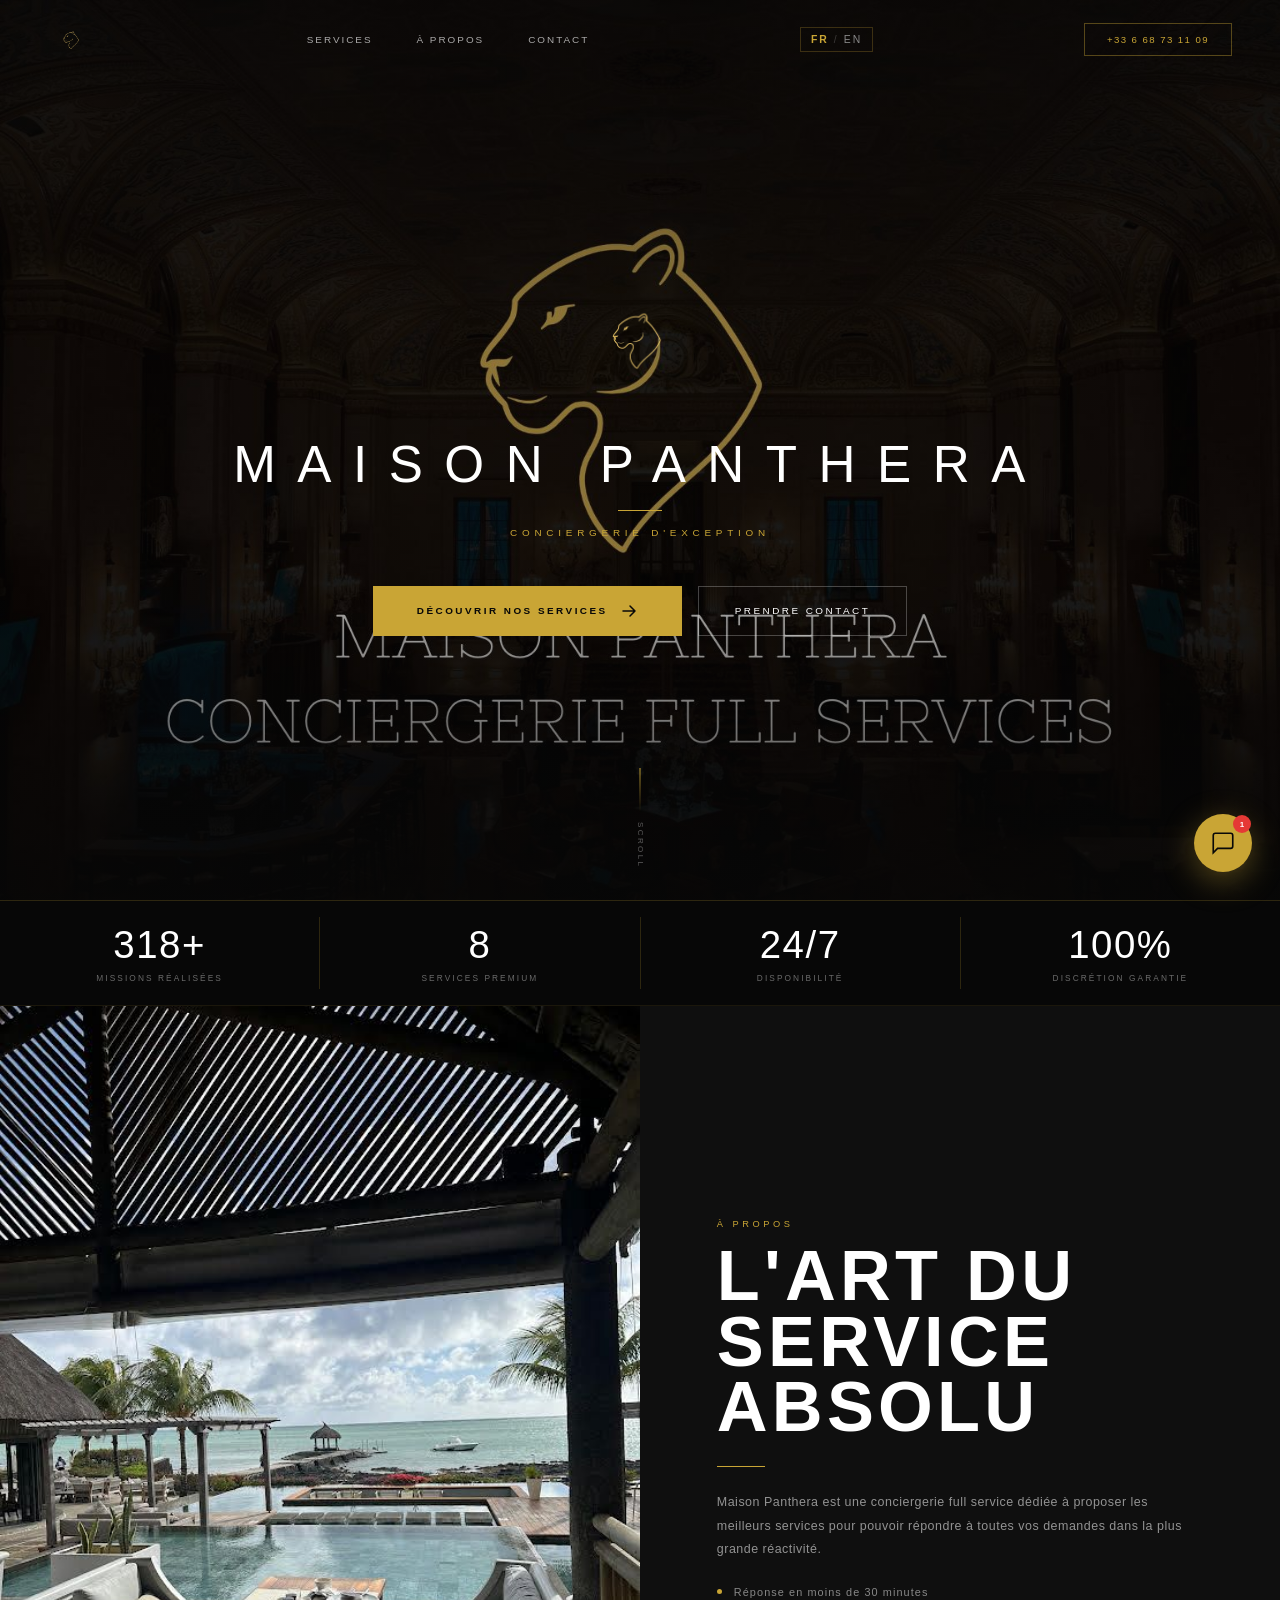
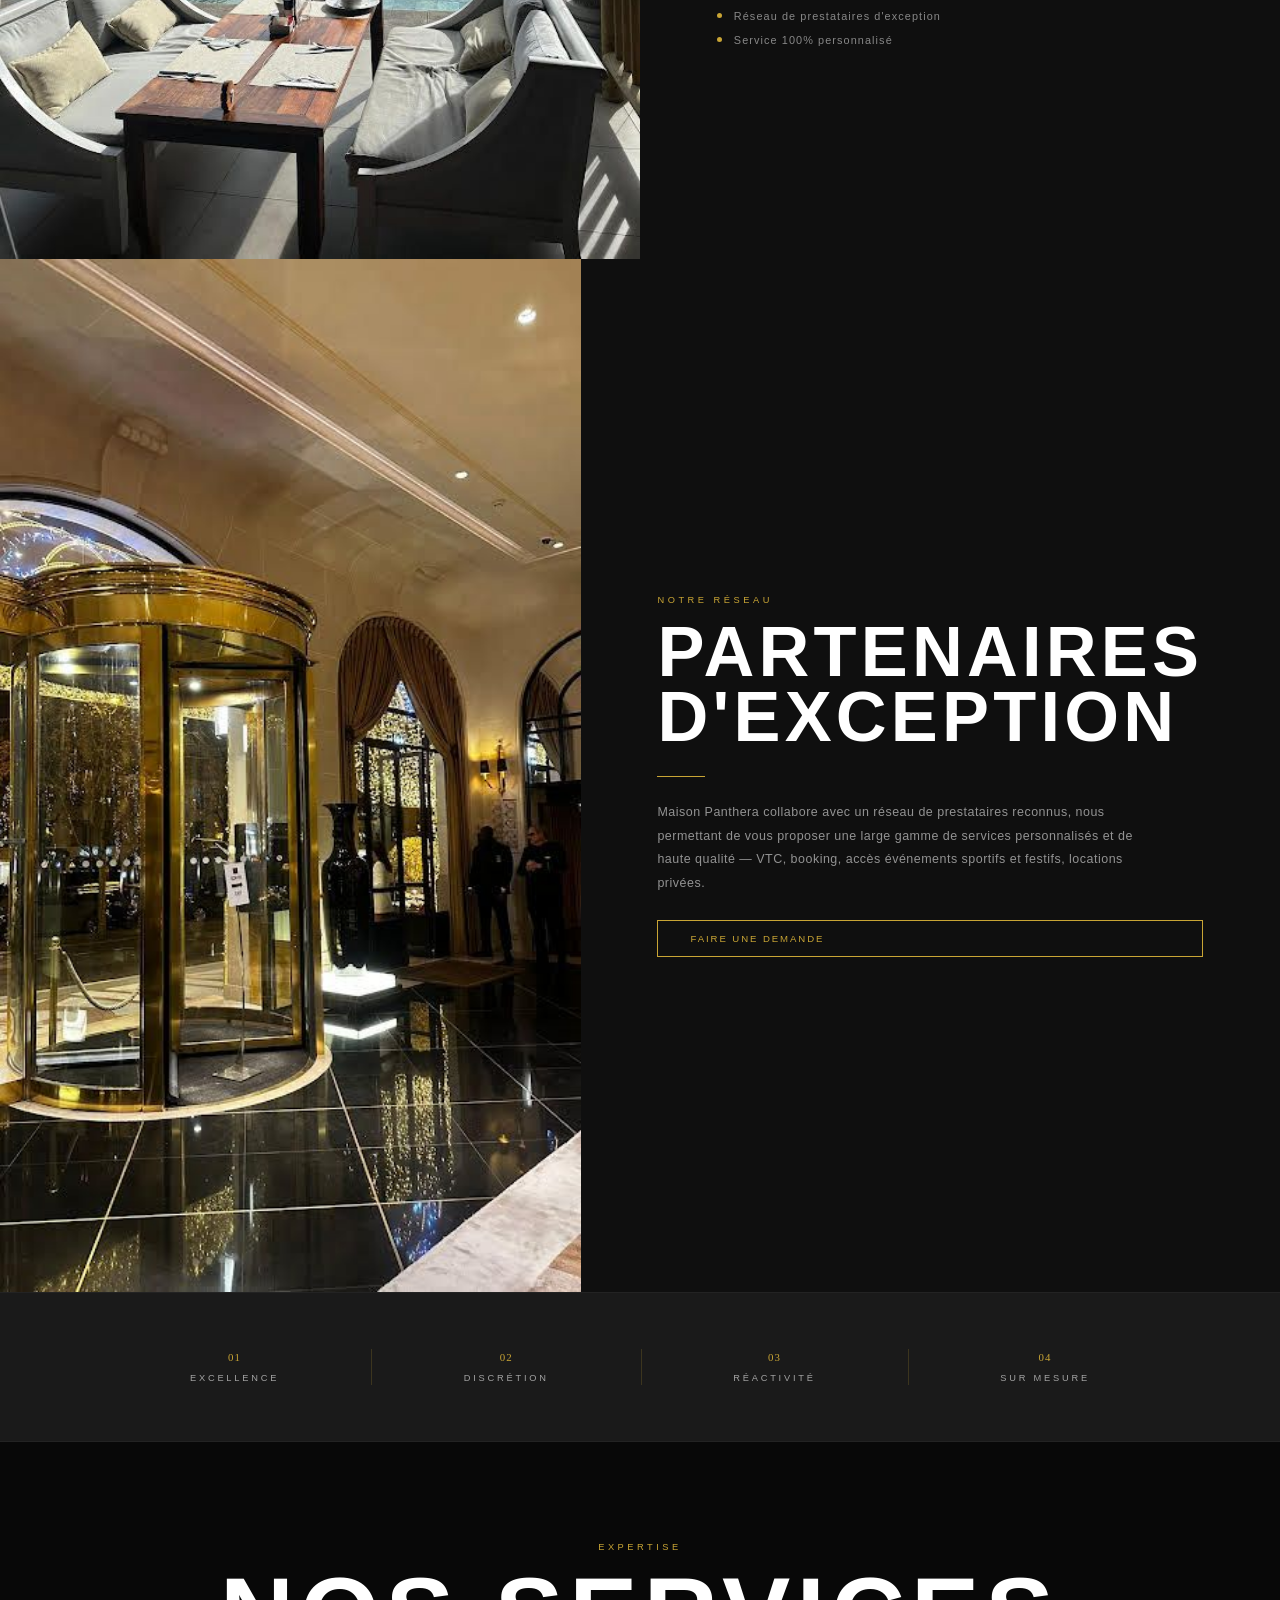
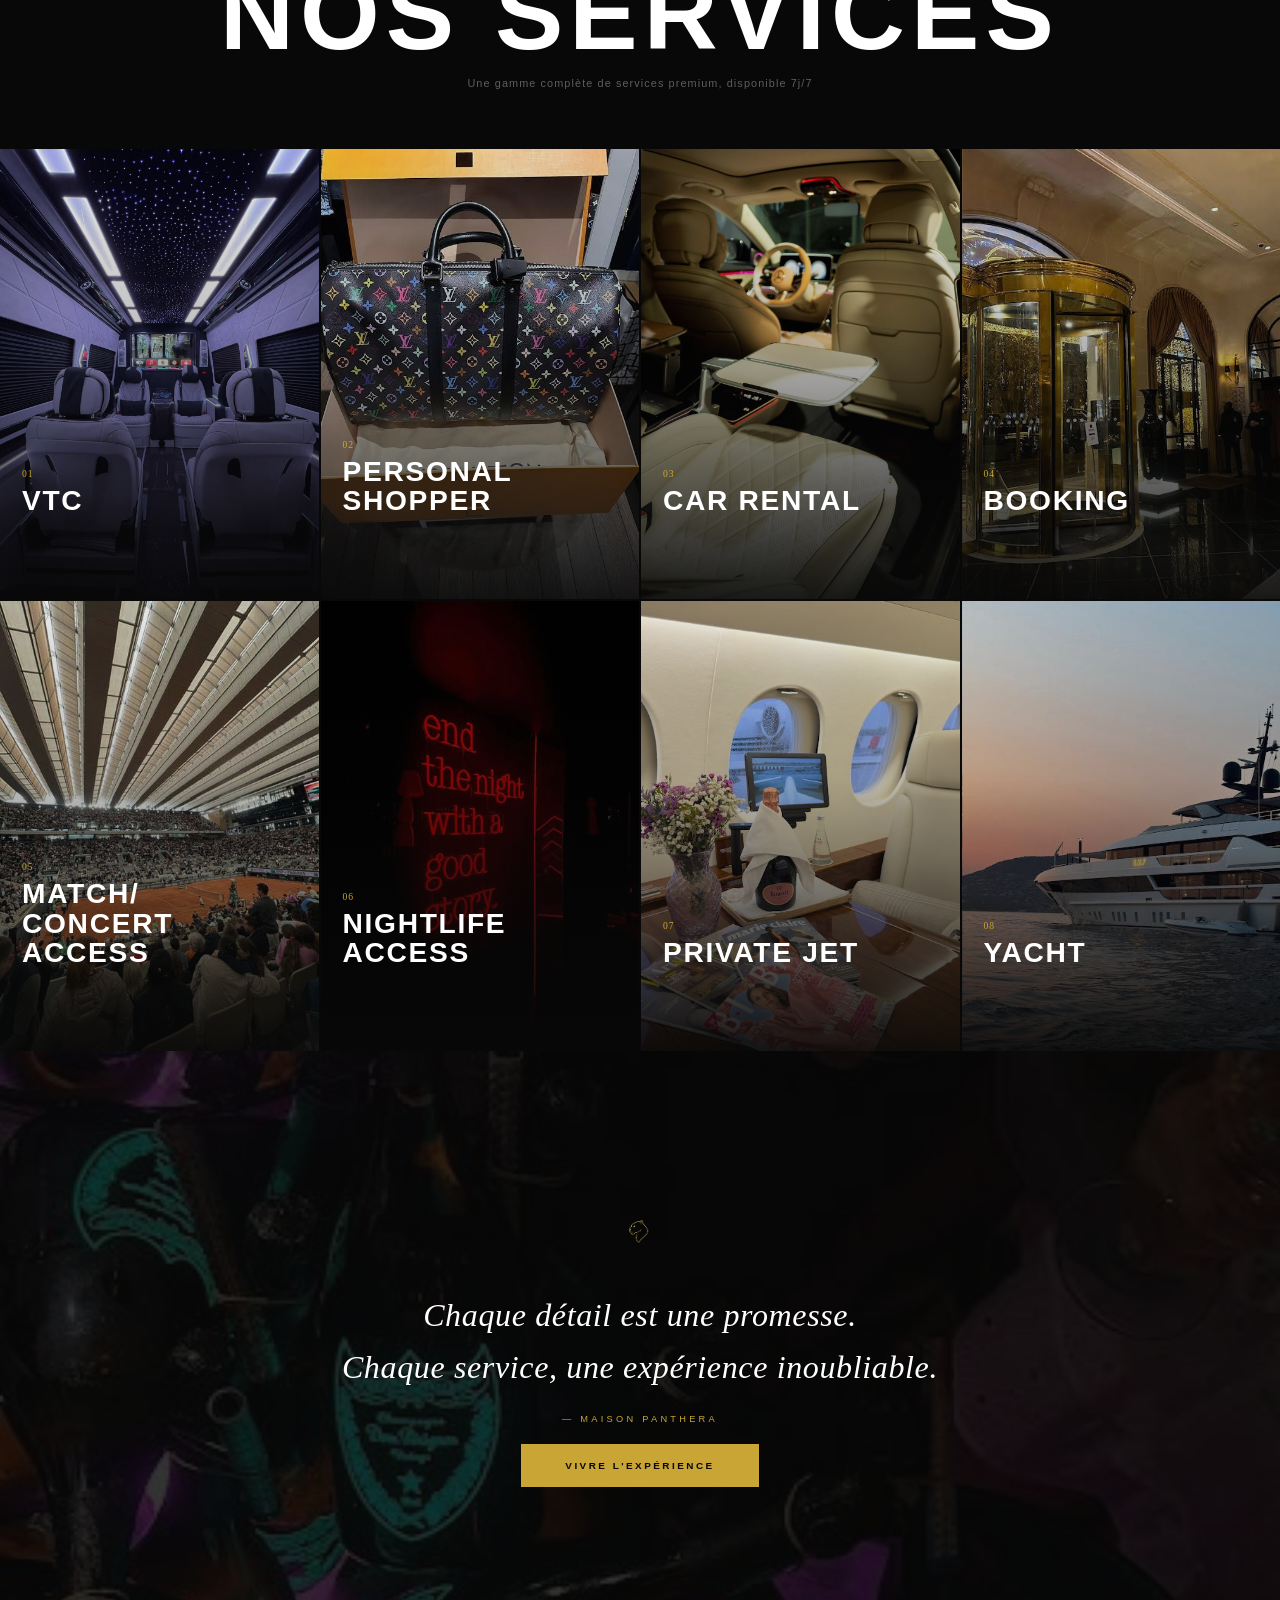
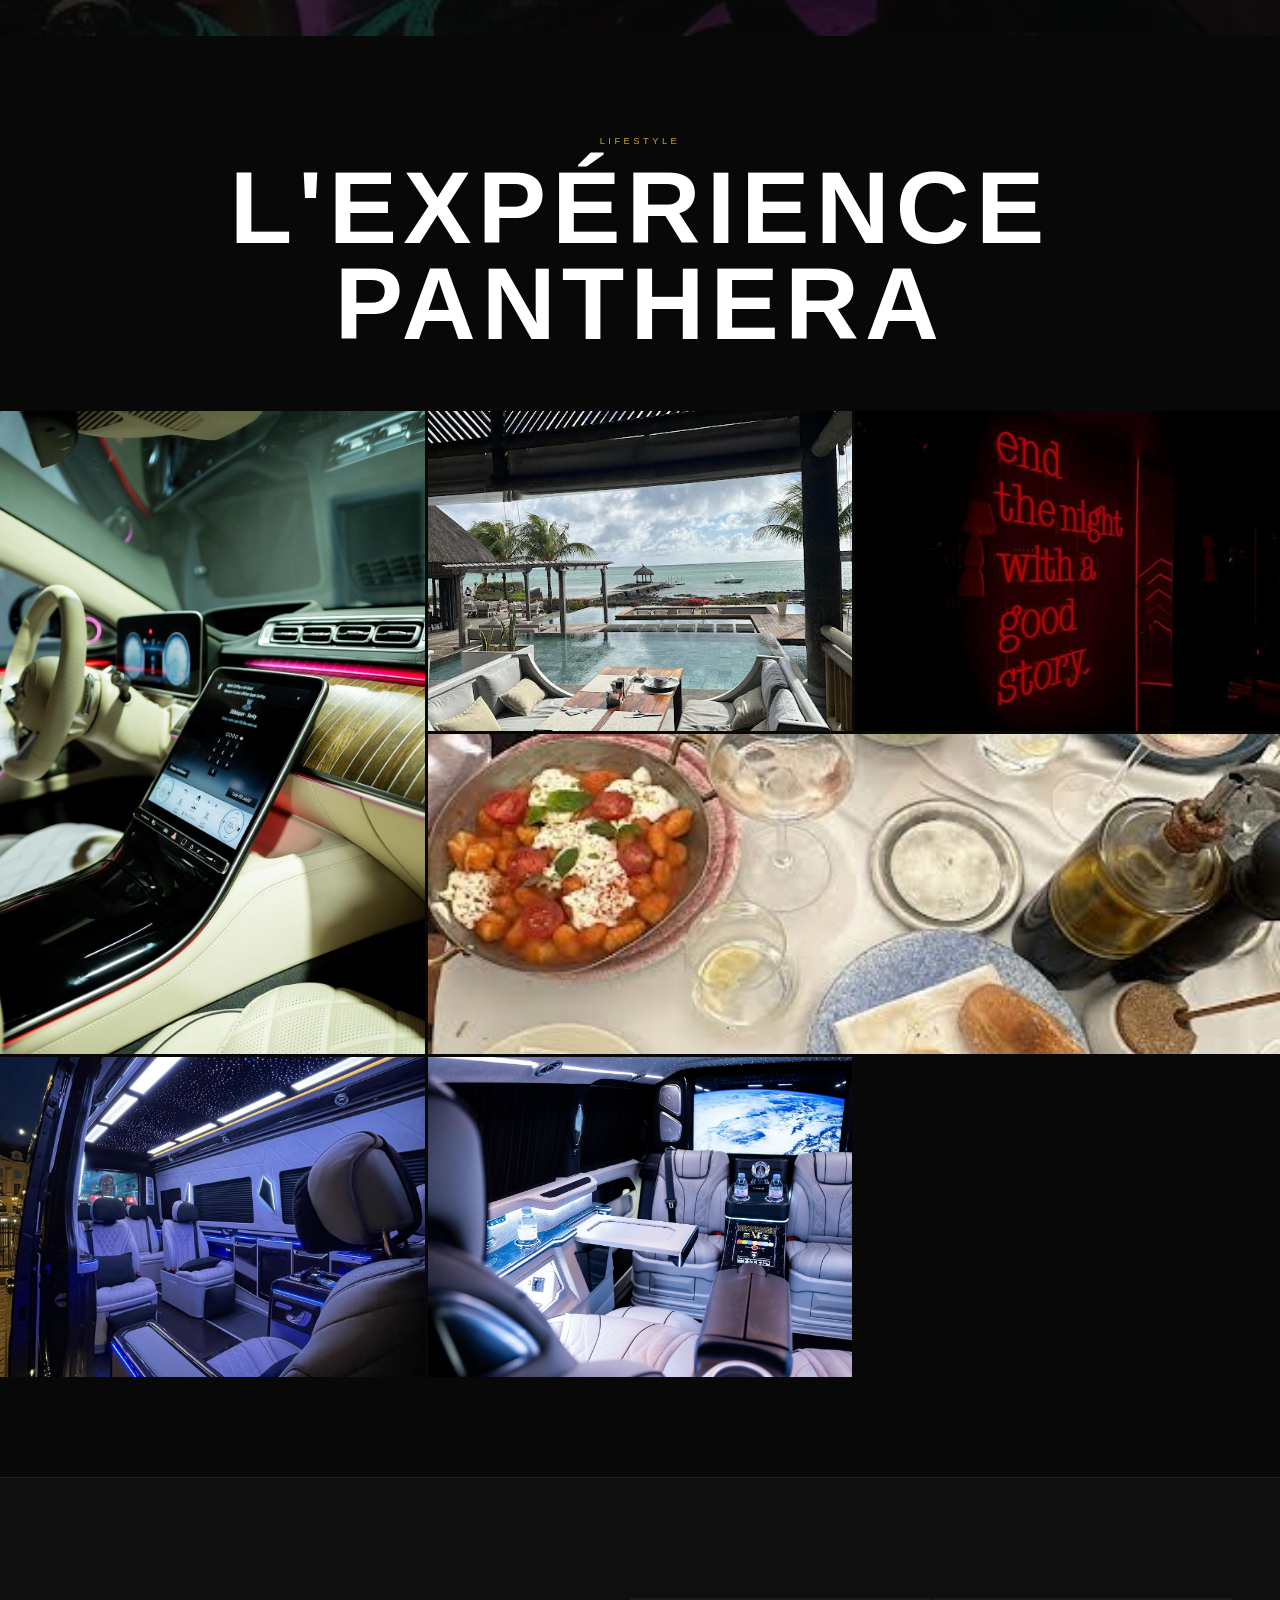
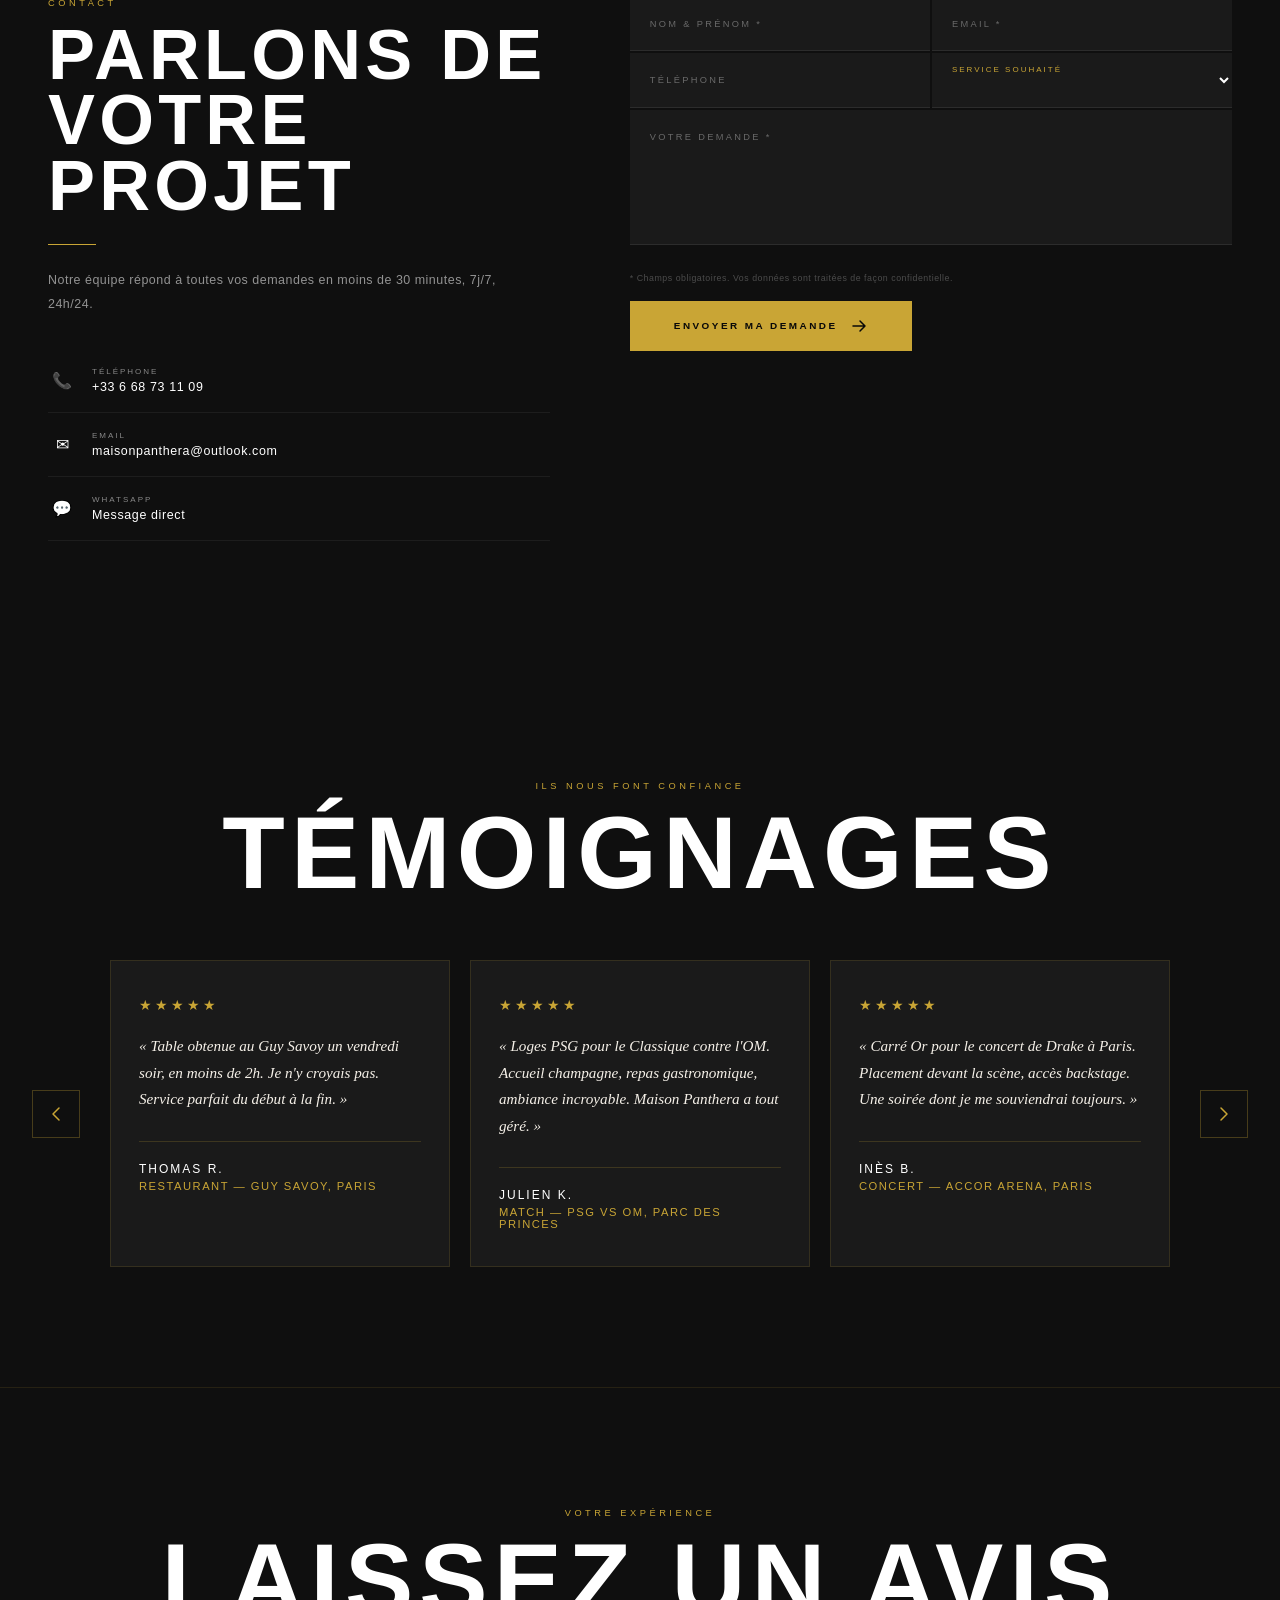
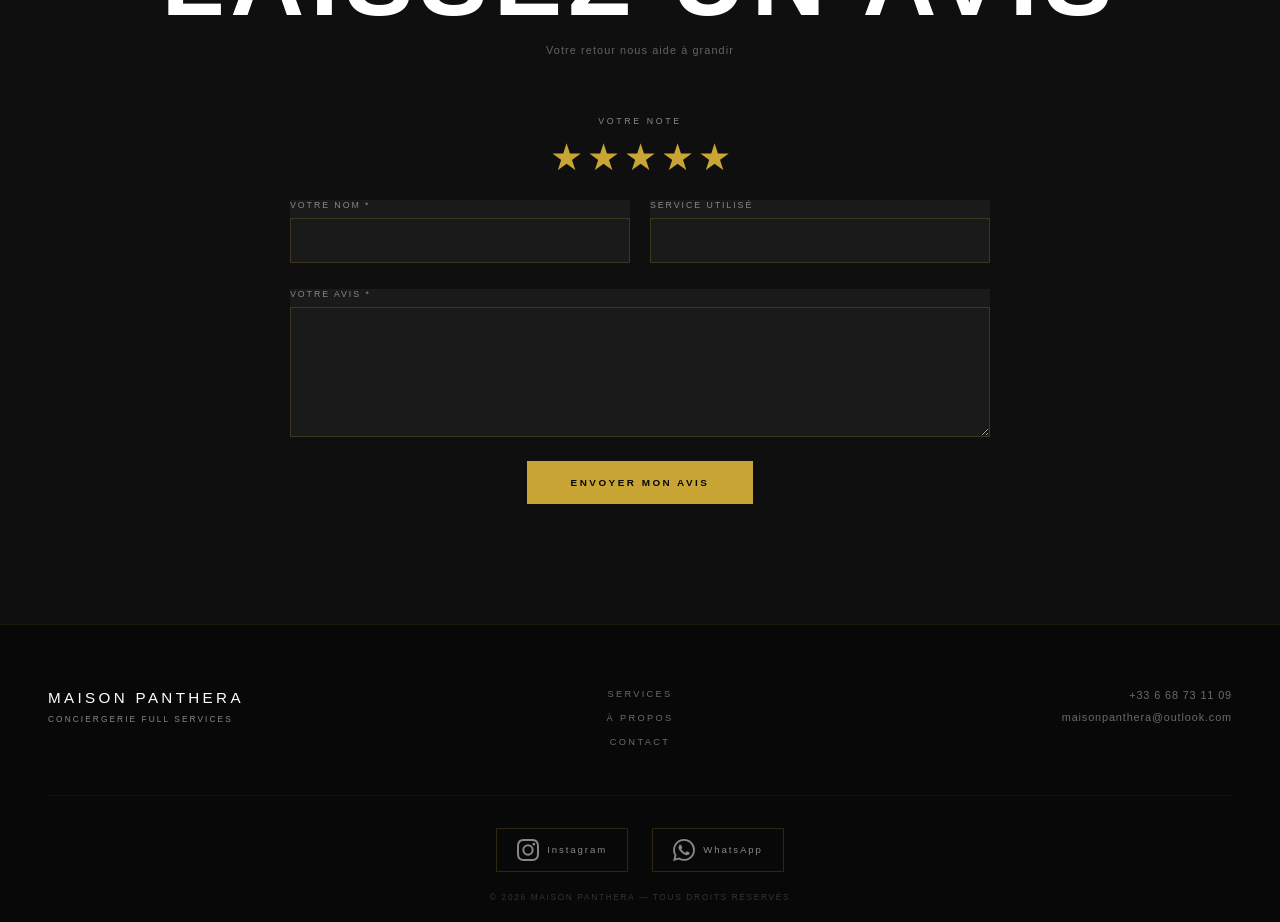
==== commit 90f42026: "Hero: logo centré épuré, suppression marquee, améliorations mobile" ====
--- a/index.html
+++ b/index.html
@@ -39,7 +39,7 @@
   <!-- Preload hero image -->
   <link rel="preload" as="image" href="images/hero-palace.jpeg">
 
-  <link rel="stylesheet" href="style.css?v=16">
+  <link rel="stylesheet" href="style.css?v=17">
 </head>
 <body>
 
@@ -92,6 +92,14 @@
     <div class="hero-bg"></div>
     <div class="hero-overlay"></div>
     <h1 class="visually-hidden">Maison Panthera — Conciergerie Full Services</h1>
+
+    <div class="hero-identity">
+      <img class="hero-logo-mark" src="images/logo-site.png" alt="Maison Panthera">
+      <p class="hero-name">MAISON PANTHERA</p>
+      <span class="hero-rule"></span>
+      <p class="hero-tagline" data-i18n="hero.subtitle">CONCIERGERIE D'EXCEPTION</p>
+    </div>
+
     <div class="hero-cta">
       <a href="#services" class="btn-gold">
         <span data-i18n="hero.cta1">DÉCOUVRIR NOS SERVICES</span>
@@ -99,6 +107,7 @@
       </a>
       <a href="#formulaire" class="btn-outline" data-i18n="hero.cta2">PRENDRE CONTACT</a>
     </div>
+
     <div class="hero-scroll">
       <div class="hero-scroll-line"></div>
       <span>SCROLL</span>
@@ -125,32 +134,6 @@
     <div class="hero-stat">
       <span class="stat-num">100<em>%</em></span>
       <span class="stat-label" data-i18n="stats.discretion">DISCRÉTION GARANTIE</span>
-    </div>
-  </div>
-
-  <!-- ══ MARQUEE ════════════════════════════════════════ -->
-  <div class="marquee-wrapper">
-    <div class="marquee-track">
-      <div class="marquee-content">
-        <span>VTC</span><em>◆</em>
-        <span>PERSONAL SHOPPER</span><em>◆</em>
-        <span>CAR RENTAL</span><em>◆</em>
-        <span>BOOKING VIP</span><em>◆</em>
-        <span>MATCH ACCESS</span><em>◆</em>
-        <span>CONCERT ACCESS</span><em>◆</em>
-        <span>PRIVATE JET</span><em>◆</em>
-        <span>YACHT</span><em>◆</em>
-      </div>
-      <div class="marquee-content" aria-hidden="true">
-        <span>VTC</span><em>◆</em>
-        <span>PERSONAL SHOPPER</span><em>◆</em>
-        <span>CAR RENTAL</span><em>◆</em>
-        <span>BOOKING VIP</span><em>◆</em>
-        <span>MATCH ACCESS</span><em>◆</em>
-        <span>CONCERT ACCESS</span><em>◆</em>
-        <span>PRIVATE JET</span><em>◆</em>
-        <span>YACHT</span><em>◆</em>
-      </div>
     </div>
   </div>
 
--- a/style.css
+++ b/style.css
@@ -150,8 +150,9 @@
 /* ── Hero ───────────────────────────────────────────── */
 #hero {
   position: relative; height: 100svh; min-height: 600px;
-  display: flex; align-items: flex-end; justify-content: center;
-  overflow: hidden; padding-bottom: 80px;
+  display: flex; flex-direction: column;
+  align-items: center; justify-content: center;
+  overflow: hidden; gap: 48px;
 }
 .hero-bg {
   position: absolute; inset: 0;
@@ -164,24 +165,46 @@
   position: absolute; inset: 0;
   background: linear-gradient(
     to bottom,
-    rgba(8,8,8,.55) 0%,
-    rgba(8,8,8,.08) 25%,
-    rgba(8,8,8,.08) 65%,
-    rgba(8,8,8,.75) 100%
+    rgba(8,8,8,.65) 0%,
+    rgba(8,8,8,.35) 35%,
+    rgba(8,8,8,.35) 65%,
+    rgba(8,8,8,.80) 100%
   );
 }
+
+/* Hero identity block (logo + name + tagline) */
+.hero-identity {
+  position: relative; z-index: 2;
+  display: flex; flex-direction: column; align-items: center; gap: 16px;
+  opacity: 0; animation: fadeUp .9s ease .4s forwards;
+}
+.hero-logo-mark {
+  width: 150px; height: 150px; object-fit: contain;
+  mix-blend-mode: lighten;
+  filter: brightness(1.1) drop-shadow(0 0 48px rgba(201,165,53,.45));
+}
+.hero-name {
+  font-family: var(--font-display);
+  font-size: clamp(1.8rem, 4.5vw, 3.2rem);
+  letter-spacing: .42em; color: var(--white);
+  margin-top: 4px;
+}
+.hero-rule {
+  display: block; width: 44px; height: 1px; background: var(--gold);
+}
+.hero-tagline {
+  font-size: .62rem; letter-spacing: .48em; color: var(--gold);
+}
+
 .hero-cta {
   position: relative; z-index: 2;
   display: flex; gap: 16px; flex-wrap: wrap; justify-content: center;
-  opacity:0; animation: fadeUp .8s ease .6s forwards;
+  opacity: 0; animation: fadeUp .8s ease 1.1s forwards;
 }
 .visually-hidden {
   position: absolute; width: 1px; height: 1px;
   padding: 0; margin: -1px; overflow: hidden;
   clip: rect(0,0,0,0); white-space: nowrap; border: 0;
-}
-.hero-actions {
-  display: flex; gap: 16px; flex-wrap: wrap; justify-content: center;
 }
 .hero-scroll {
   position: absolute; bottom: 32px; left: 50%; transform: translateX(-50%);
@@ -255,30 +278,6 @@
 .btn-gold-sm:hover { background: var(--gold); color: var(--black); }
 
 /* ── Marquee ────────────────────────────────────────── */
-.marquee-wrapper {
-  background: var(--black-2);
-  border-top: 1px solid rgba(201,165,53,.18);
-  border-bottom: 1px solid rgba(201,165,53,.18);
-  overflow: hidden; padding: 16px 0;
-}
-.marquee-track {
-  display: flex; width: max-content;
-  animation: marquee 30s linear infinite;
-}
-.marquee-track:hover { animation-play-state: paused; }
-@keyframes marquee { from{transform:translateX(0)} to{transform:translateX(-50%)} }
-.marquee-content {
-  display: flex; align-items: center; gap: 24px;
-  padding-right: 24px; white-space: nowrap;
-}
-.marquee-content span {
-  font-size: .58rem; font-weight: 500; letter-spacing: .28em;
-  color: rgba(255,255,255,.45);
-}
-.marquee-content em {
-  font-style: normal; color: var(--gold); font-size: .55rem;
-}
-
 /* ── About ──────────────────────────────────────────── */
 #about { background: var(--black); }
 .about-block {
@@ -1038,3 +1037,41 @@
   .testi-name    { font-size: 0.68rem; }
   .testi-service { font-size: 0.6rem; }
 }
+
+/* ── Mobile hero & global mobile polish ───────────────── */
+@media (max-width: 768px) {
+  /* Hero mobile */
+  #hero { gap: 36px; }
+  .hero-logo-mark { width: 110px; height: 110px; }
+  .hero-name { font-size: 1.55rem; letter-spacing: .3em; }
+  .hero-tagline { font-size: .58rem; letter-spacing: .38em; }
+  .hero-cta { gap: 12px; }
+  .btn-gold  { padding: 14px 28px; font-size: .6rem; }
+  .btn-outline { padding: 13px 22px; font-size: .6rem; }
+
+  /* Section heads */
+  .display-title-xl { font-size: clamp(2.6rem, 10vw, 5rem); }
+  .display-title    { font-size: clamp(2rem, 7vw, 3.5rem); }
+
+  /* About */
+  #about { padding: 60px 0; }
+  .about-block { gap: 0; }
+  .about-body { padding: 36px 20px; }
+  .body-text { font-size: .75rem; }
+
+  /* Services */
+  #services { padding: 60px 0 0; }
+
+  /* Stats */
+  .stat-num { font-size: 1.6rem; }
+  .stat-label { font-size: .48rem; }
+}
+
+@media (max-width: 480px) {
+  /* Hero */
+  #hero { gap: 28px; }
+  .hero-logo-mark { width: 90px; height: 90px; }
+  .hero-name { font-size: 1.3rem; letter-spacing: .22em; }
+  .hero-cta { flex-direction: column; align-items: center; gap: 10px; }
+  .btn-gold, .btn-outline { width: 240px; justify-content: center; }
+}
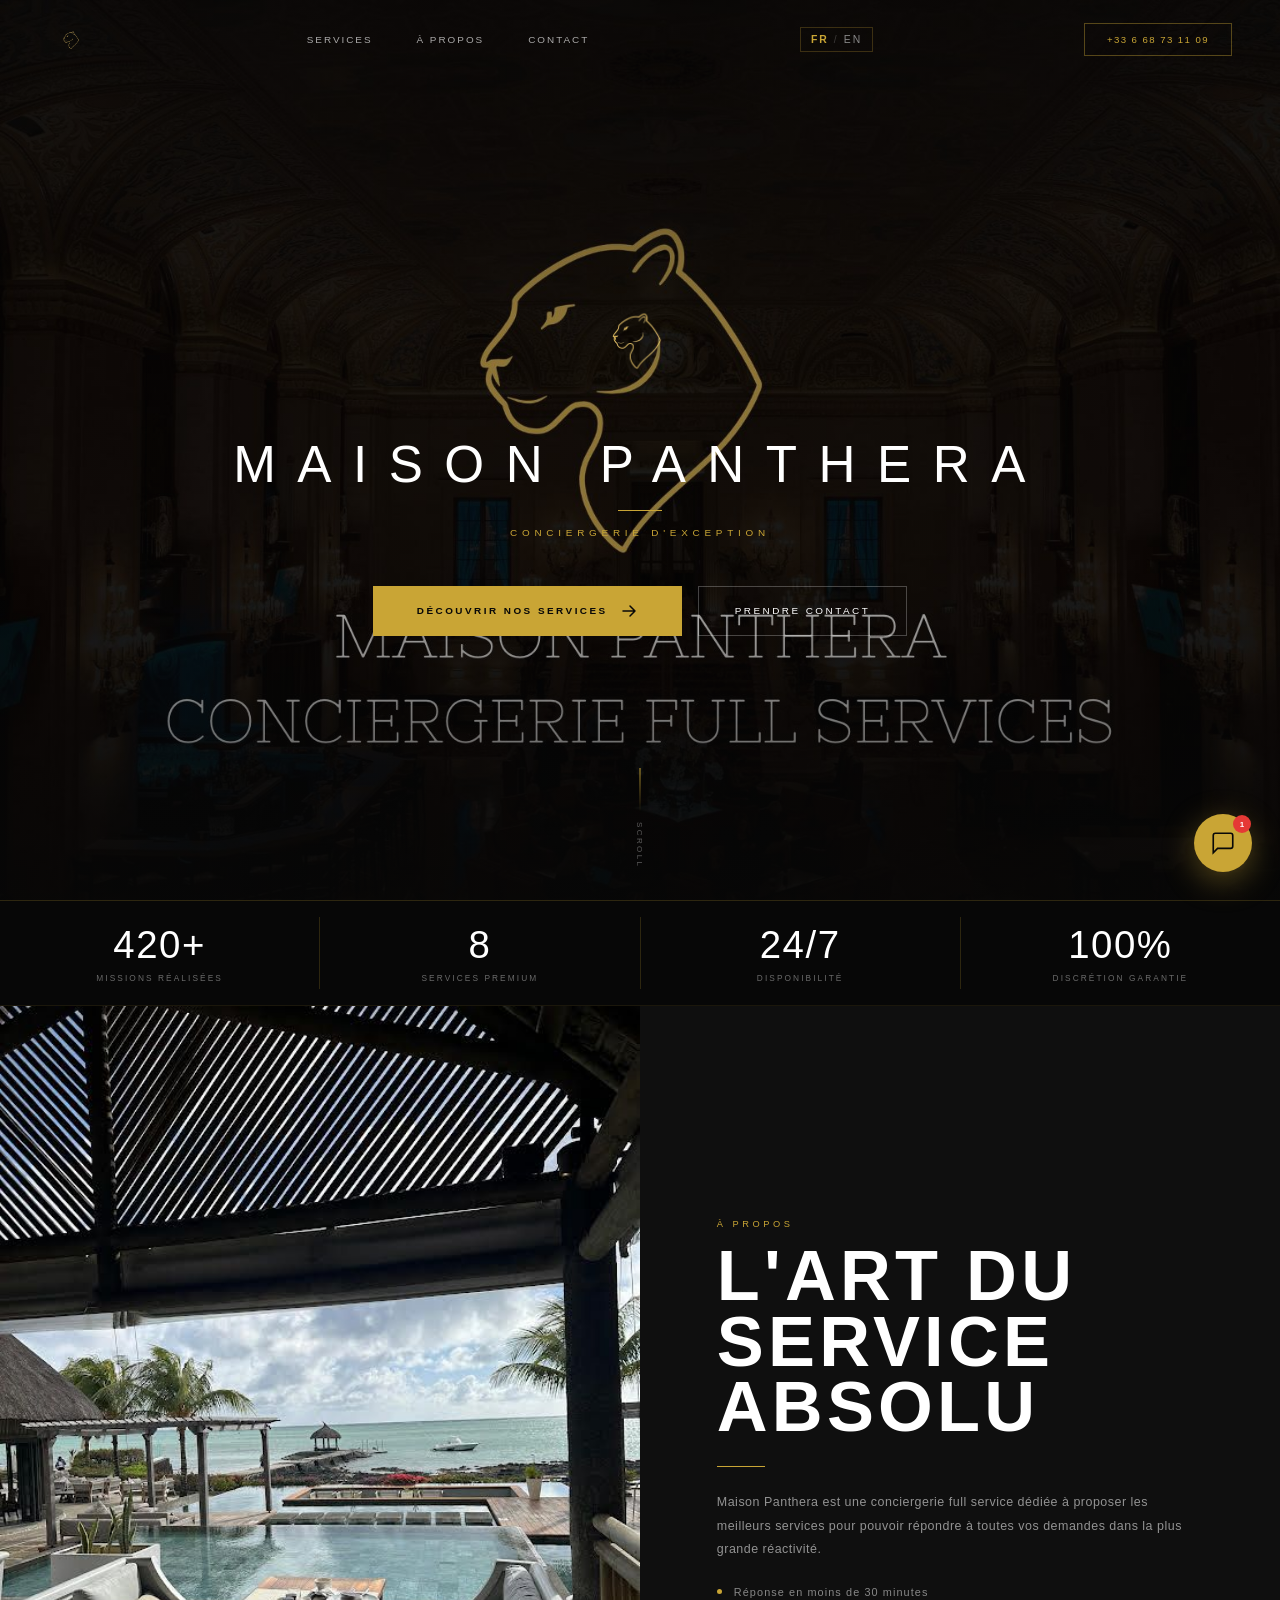
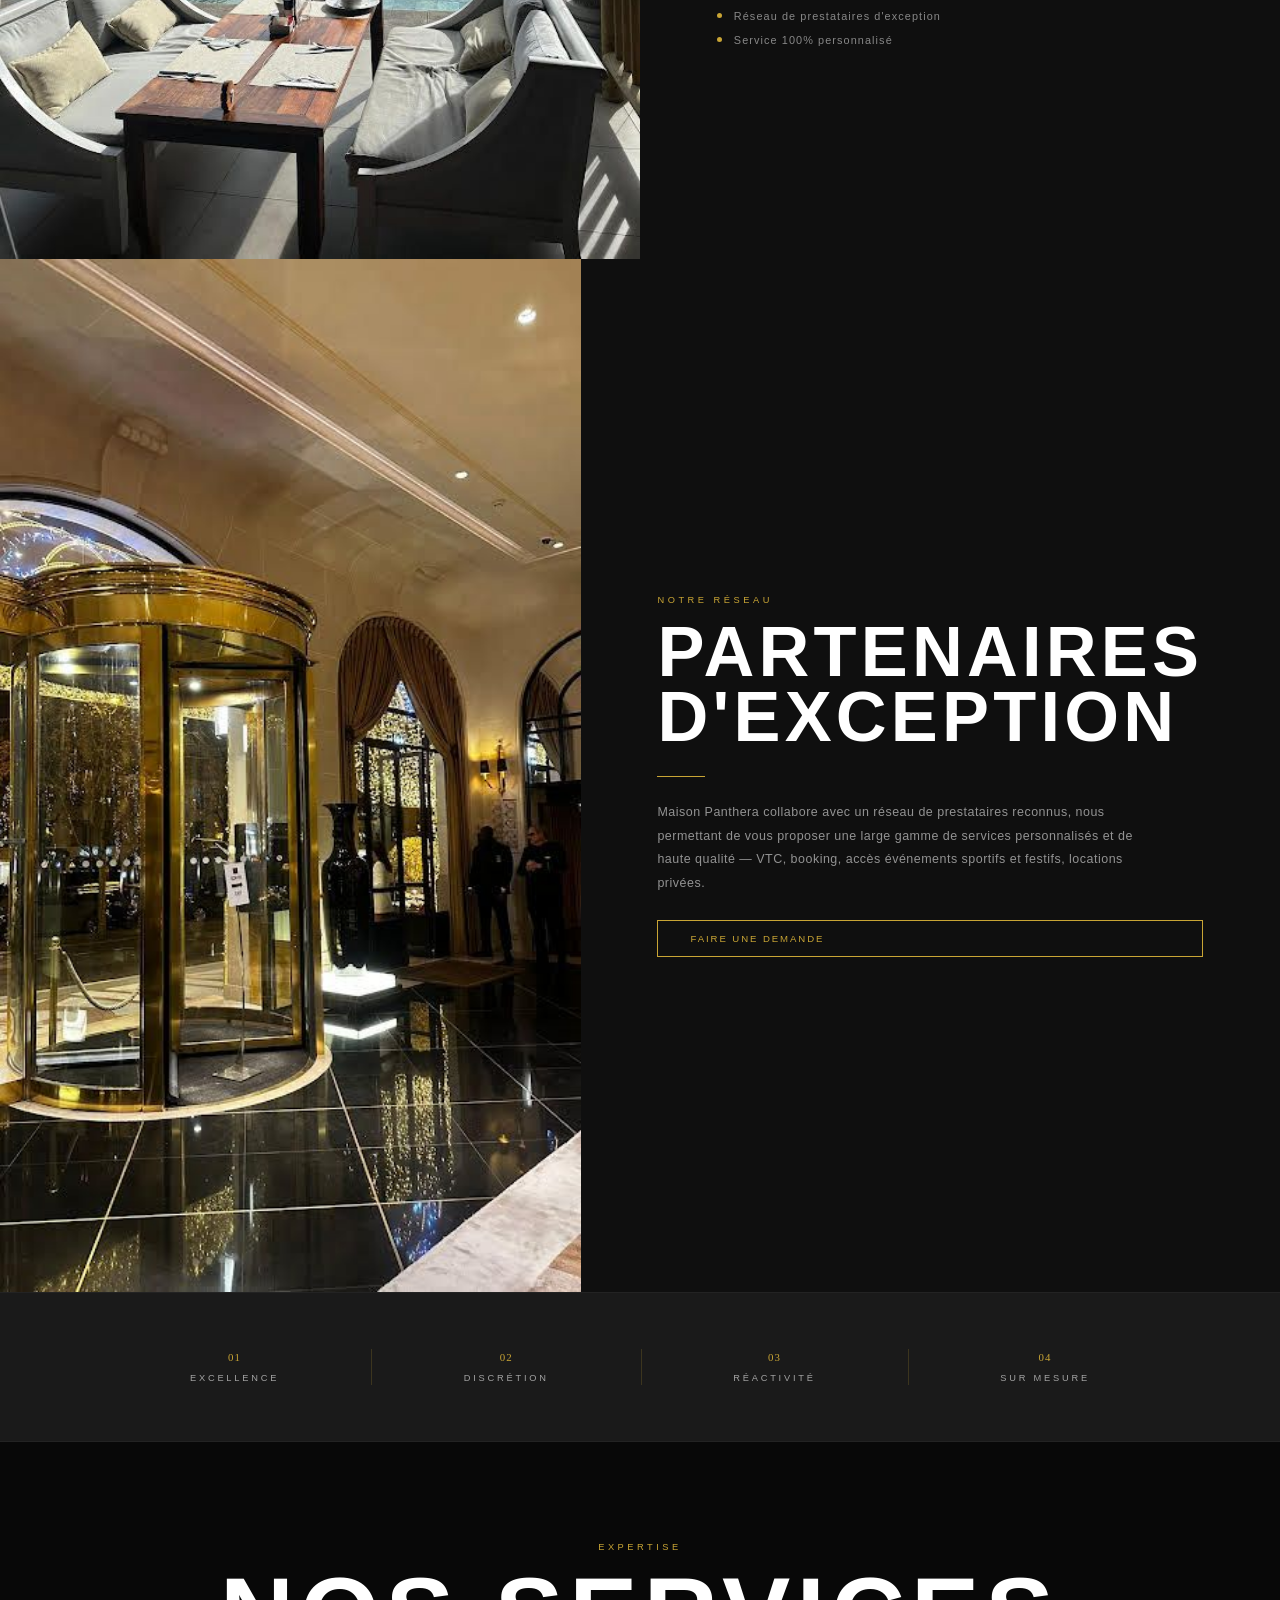
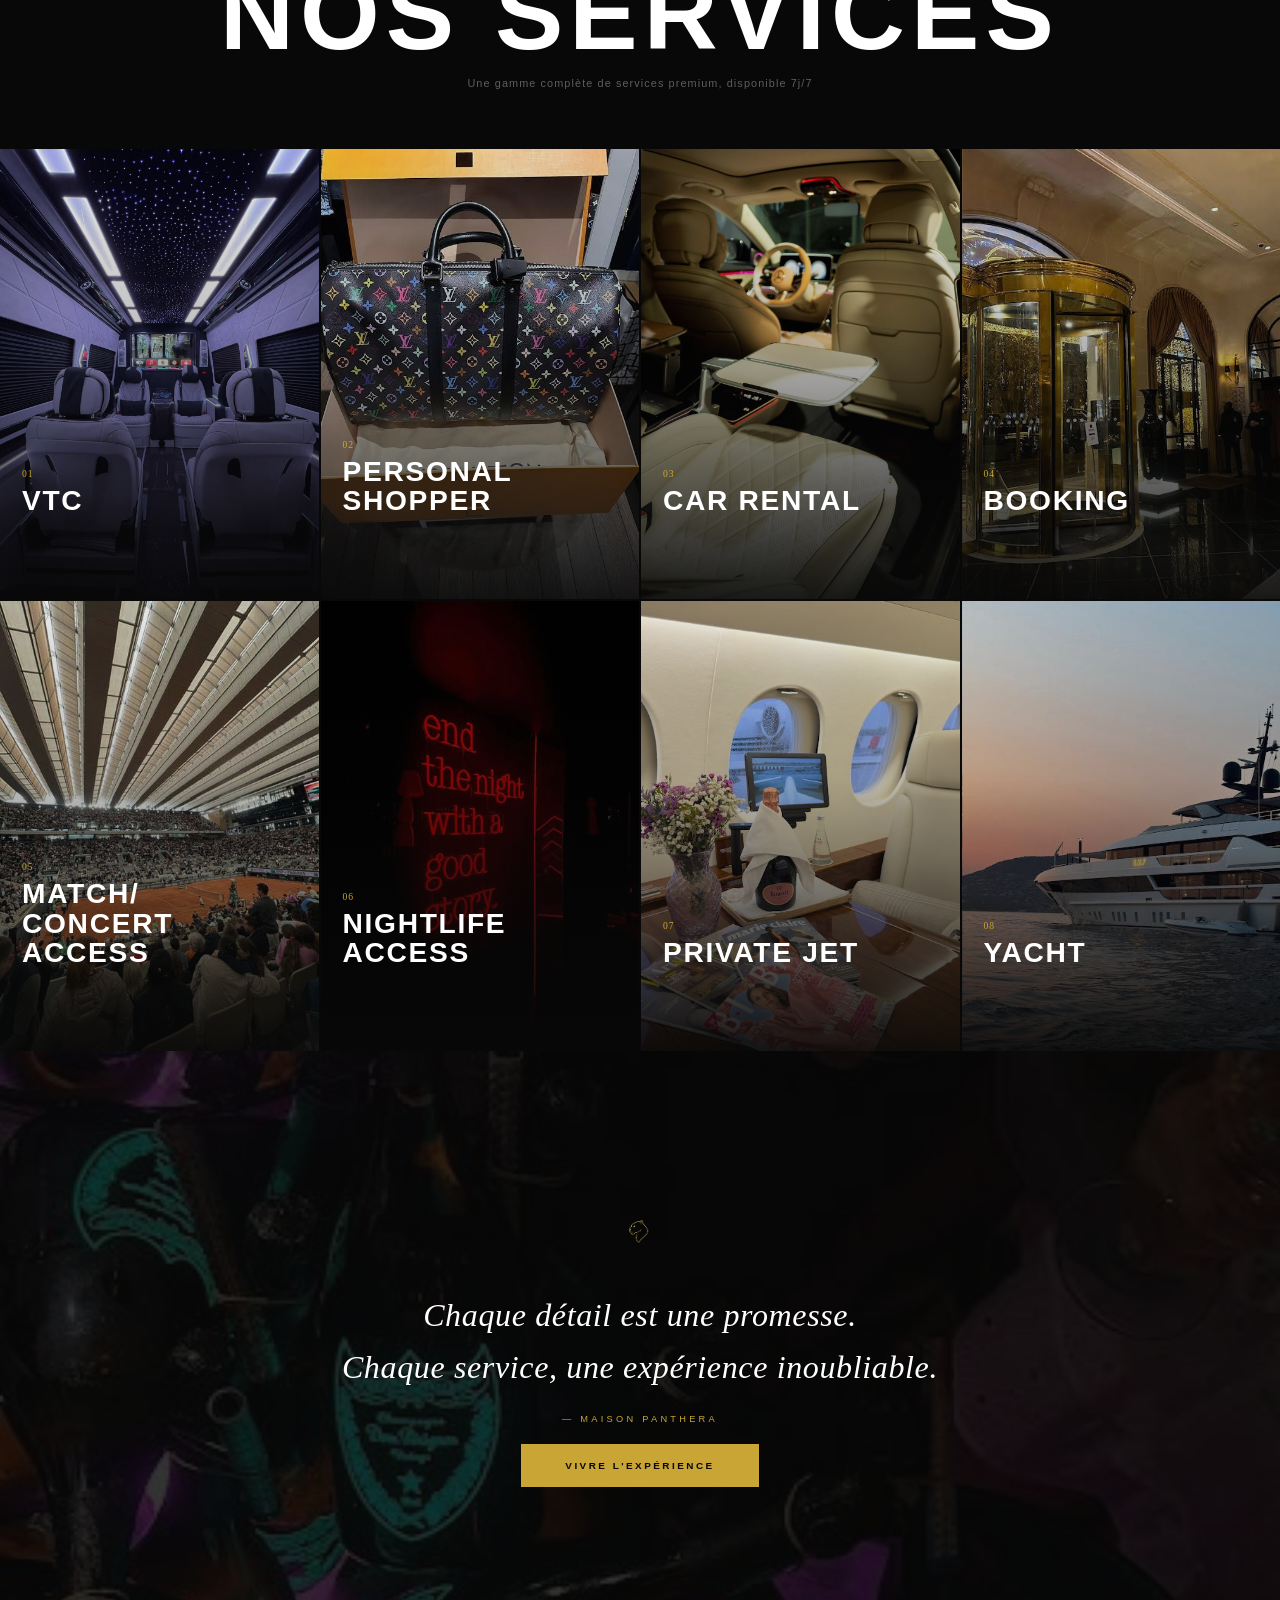
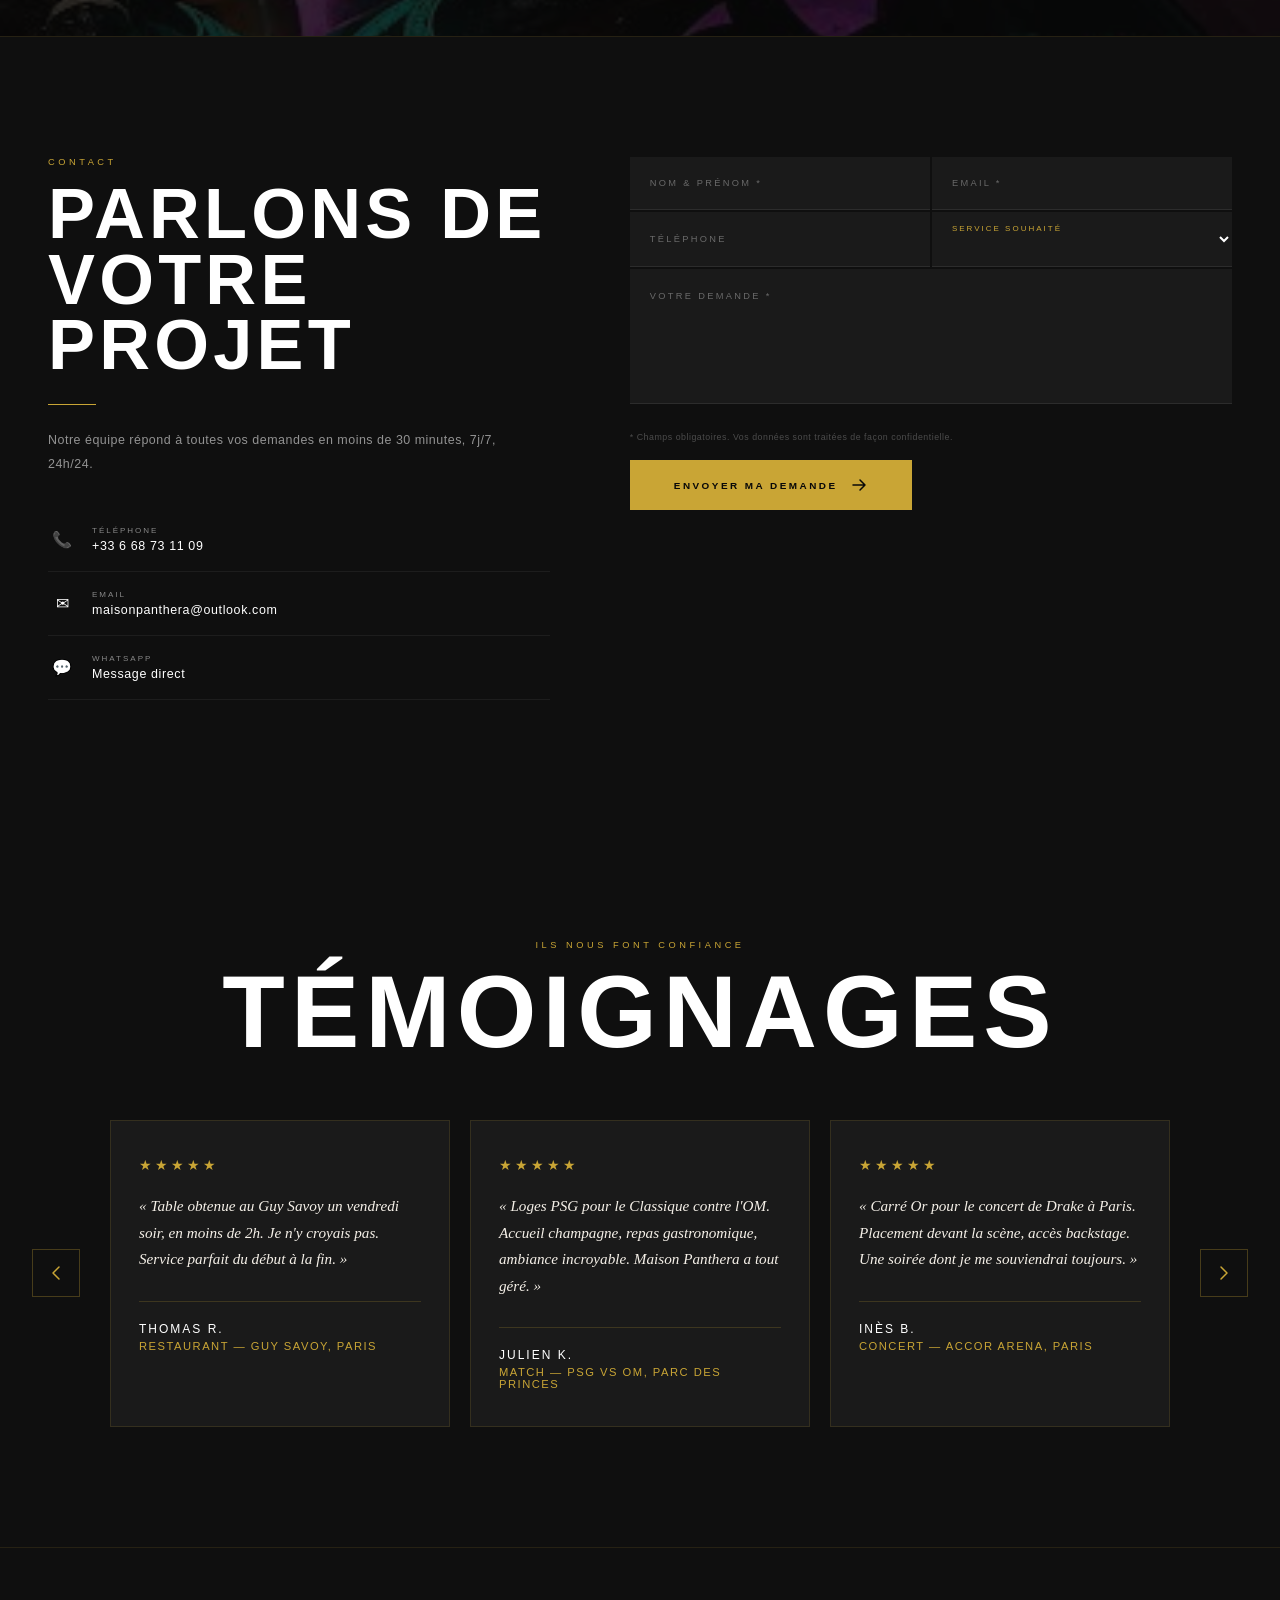
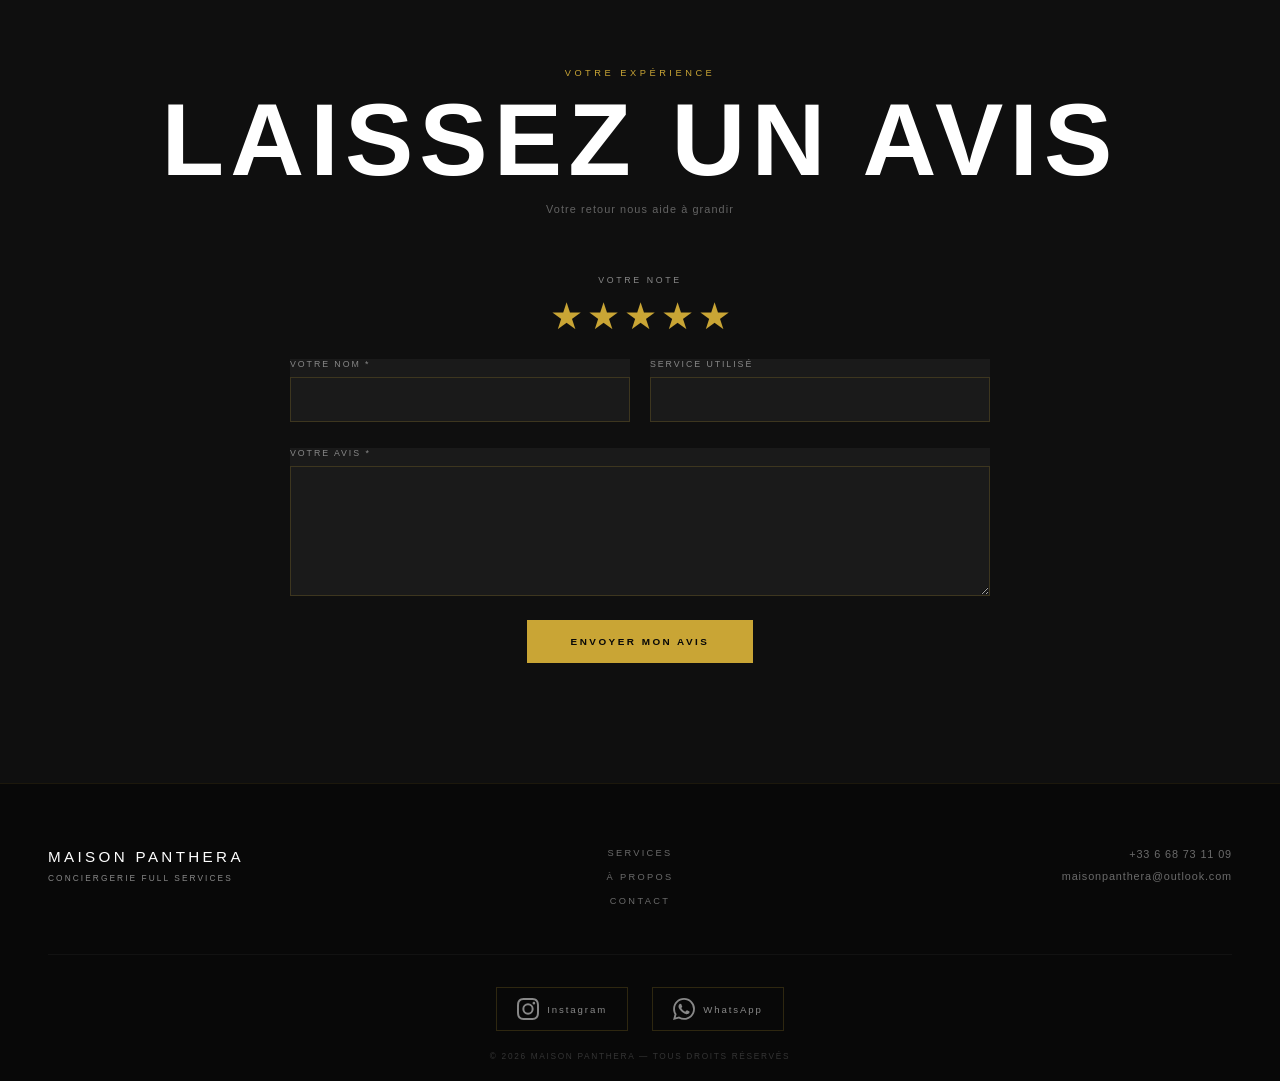
==== commit 21aab535: "Suppression section galerie (LIFESTYLE / L'EXPÉRIENCE PANTHERA)" ====
--- a/index.html
+++ b/index.html
@@ -39,7 +39,7 @@
   <!-- Preload hero image -->
   <link rel="preload" as="image" href="images/hero-palace.jpeg">
 
-  <link rel="stylesheet" href="style.css?v=17">
+  <link rel="stylesheet" href="style.css?v=18">
 </head>
 <body>
 
@@ -317,39 +317,6 @@
   </div>
 
   <!-- ══ GALLERY ════════════════════════════════════════ -->
-  <section id="gallery">
-    <div class="section-head reveal-up">
-      <p class="label">LIFESTYLE</p>
-      <h2 class="display-title-xl" data-i18n="gallery.title">L'EXPÉRIENCE<br>PANTHERA</h2>
-    </div>
-    <div class="gallery-grid">
-      <div class="gal-item gal-tall reveal-up" style="--d:0ms">
-        <img src="images/vtc-1.jpeg" alt="VTC Premium" loading="lazy">
-        <div class="gal-overlay"><span>VTC PREMIUM</span></div>
-      </div>
-      <div class="gal-item reveal-up" style="--d:100ms">
-        <img src="images/resort.jpeg" alt="Resort de luxe" loading="lazy">
-        <div class="gal-overlay"><span>BOOKING</span></div>
-      </div>
-      <div class="gal-item reveal-up" style="--d:200ms">
-        <img src="images/neon.jpeg" alt="Nuit exclusive" loading="lazy">
-        <div class="gal-overlay"><span>NIGHTLIFE</span></div>
-      </div>
-      <div class="gal-item gal-wide reveal-up" style="--d:100ms">
-        <img src="images/dining.jpeg" alt="Gastronomie" loading="lazy">
-        <div class="gal-overlay"><span>GASTRONOMIE</span></div>
-      </div>
-      <div class="gal-item reveal-up" style="--d:200ms">
-        <img src="images/vtc-3.jpeg" alt="Transport VIP" loading="lazy">
-        <div class="gal-overlay"><span>TRANSPORT VIP</span></div>
-      </div>
-      <div class="gal-item reveal-up" style="--d:300ms">
-        <img src="images/vtc-4.jpeg" alt="Intérieur prestige" loading="lazy">
-        <div class="gal-overlay"><span>PRESTIGE</span></div>
-      </div>
-    </div>
-  </section>
-
   <!-- ══ CONTACT FORM ═══════════════════════════════════ -->
   <section id="formulaire">
     <div class="form-section-inner">
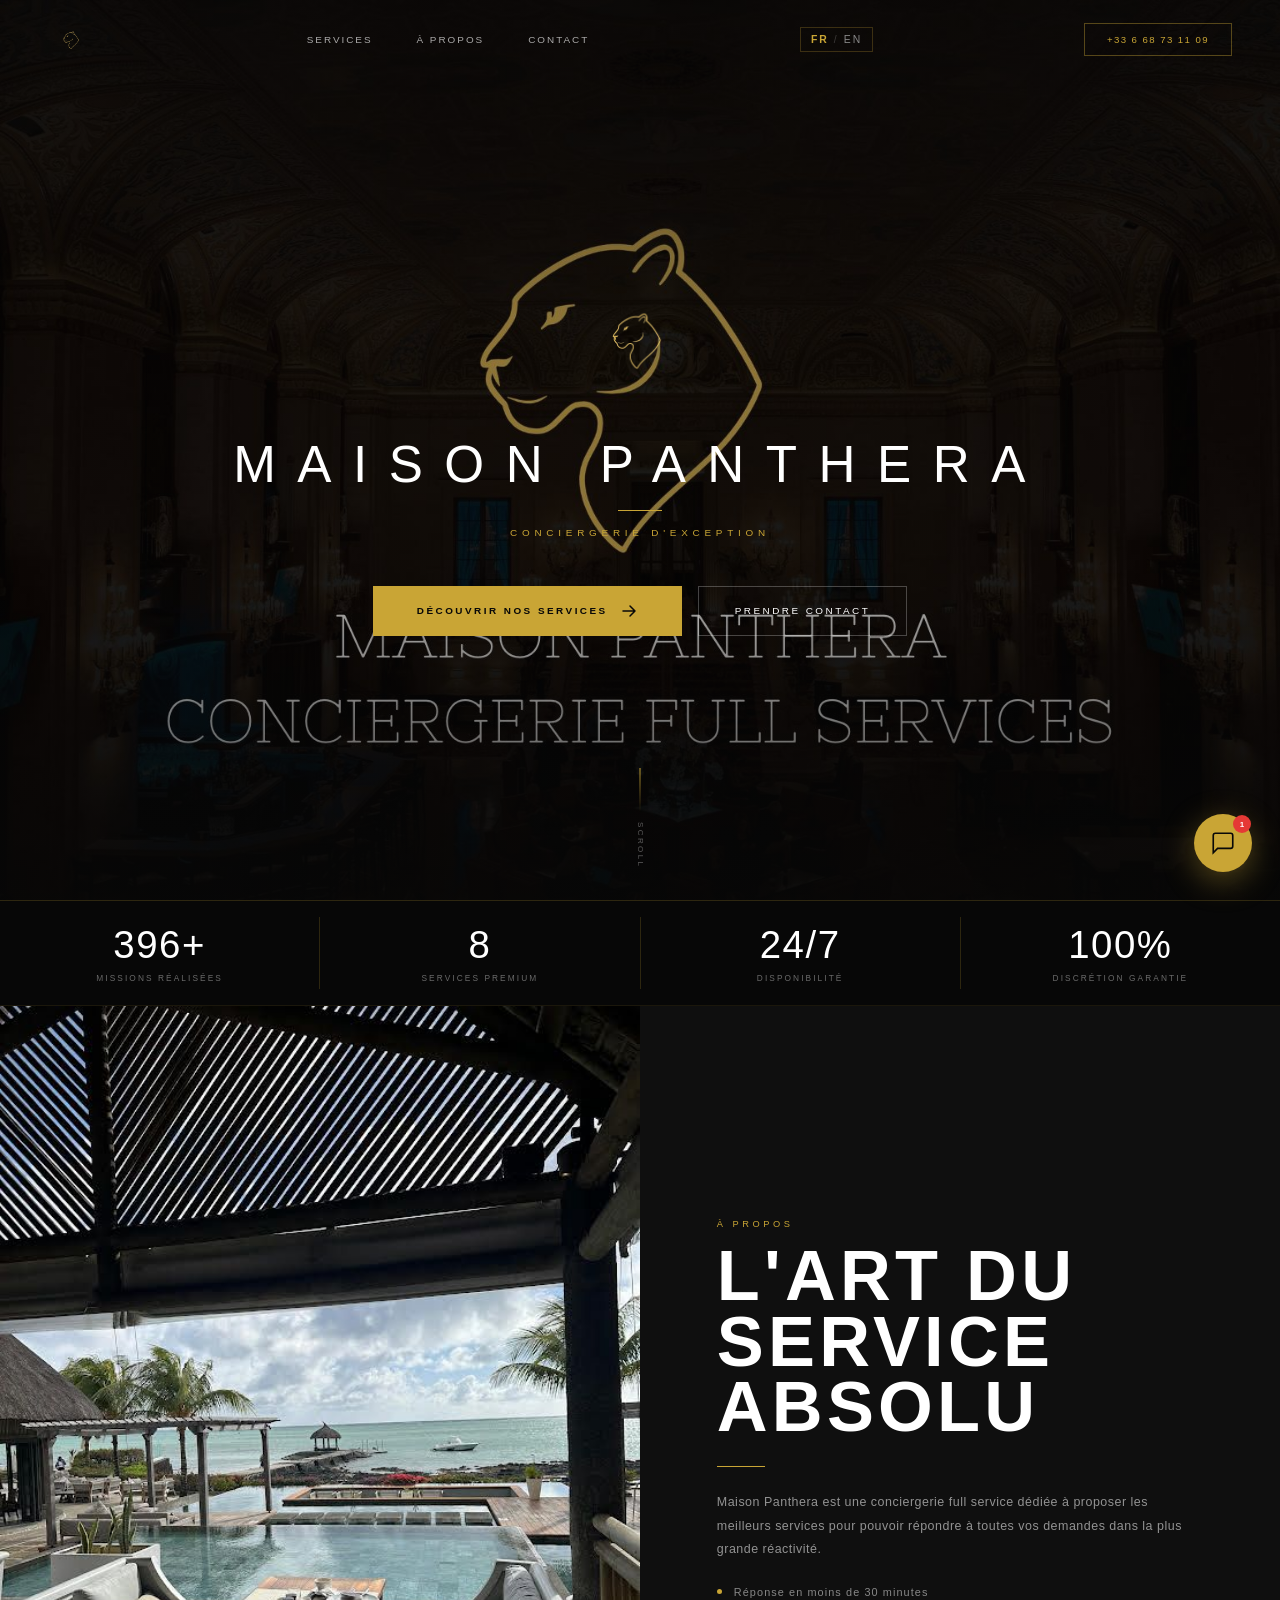
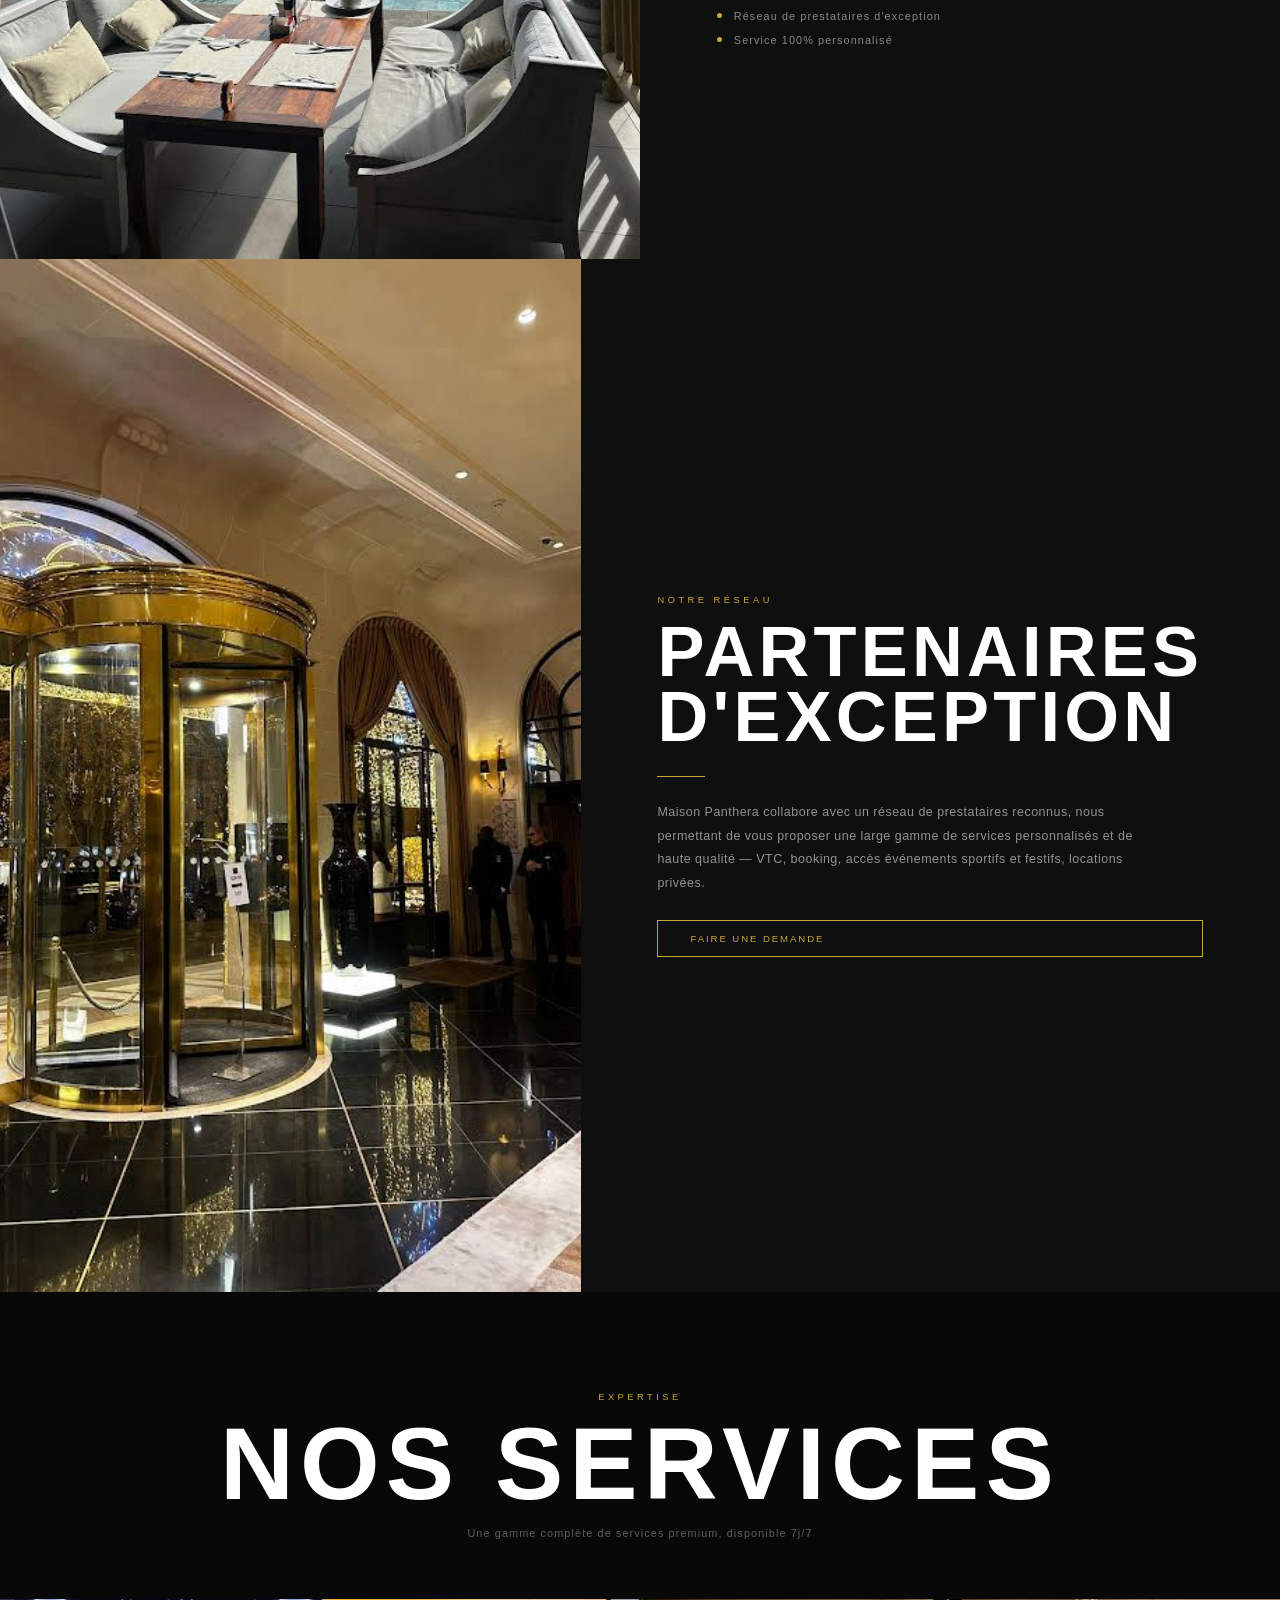
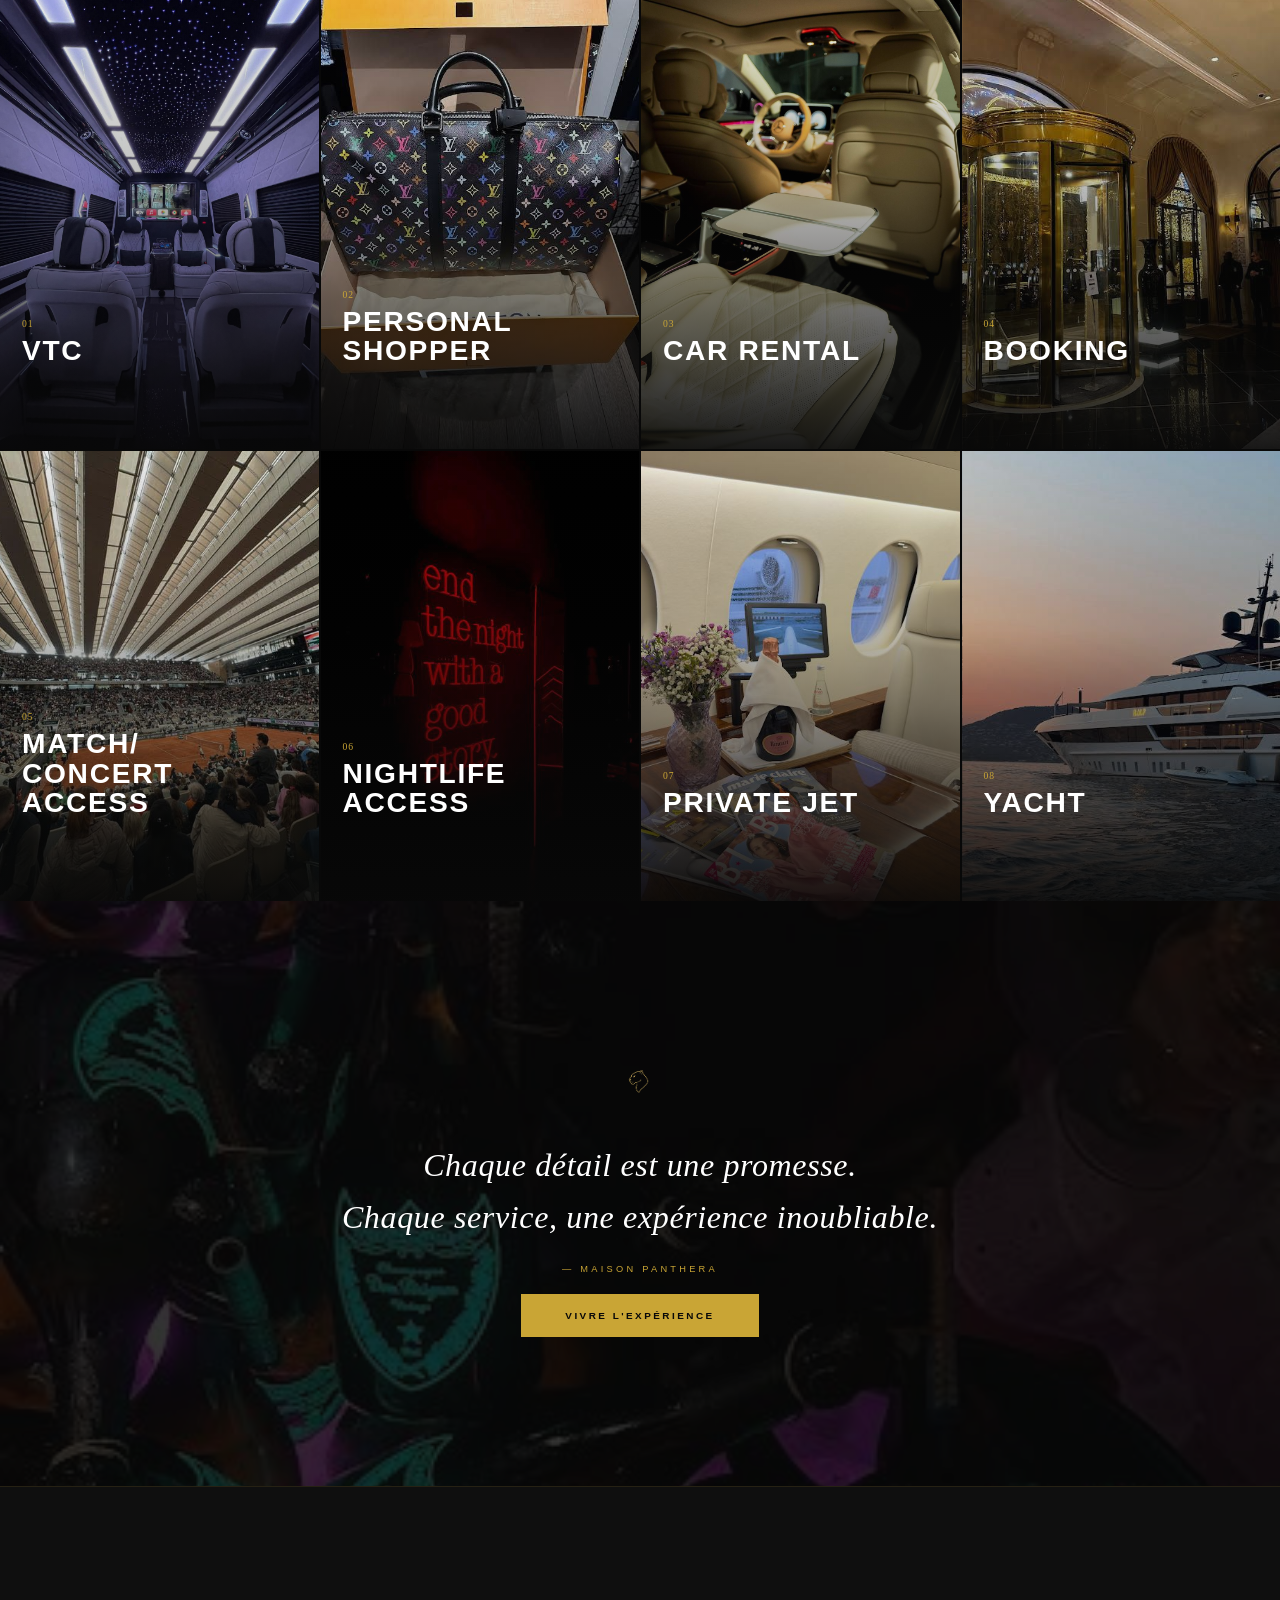
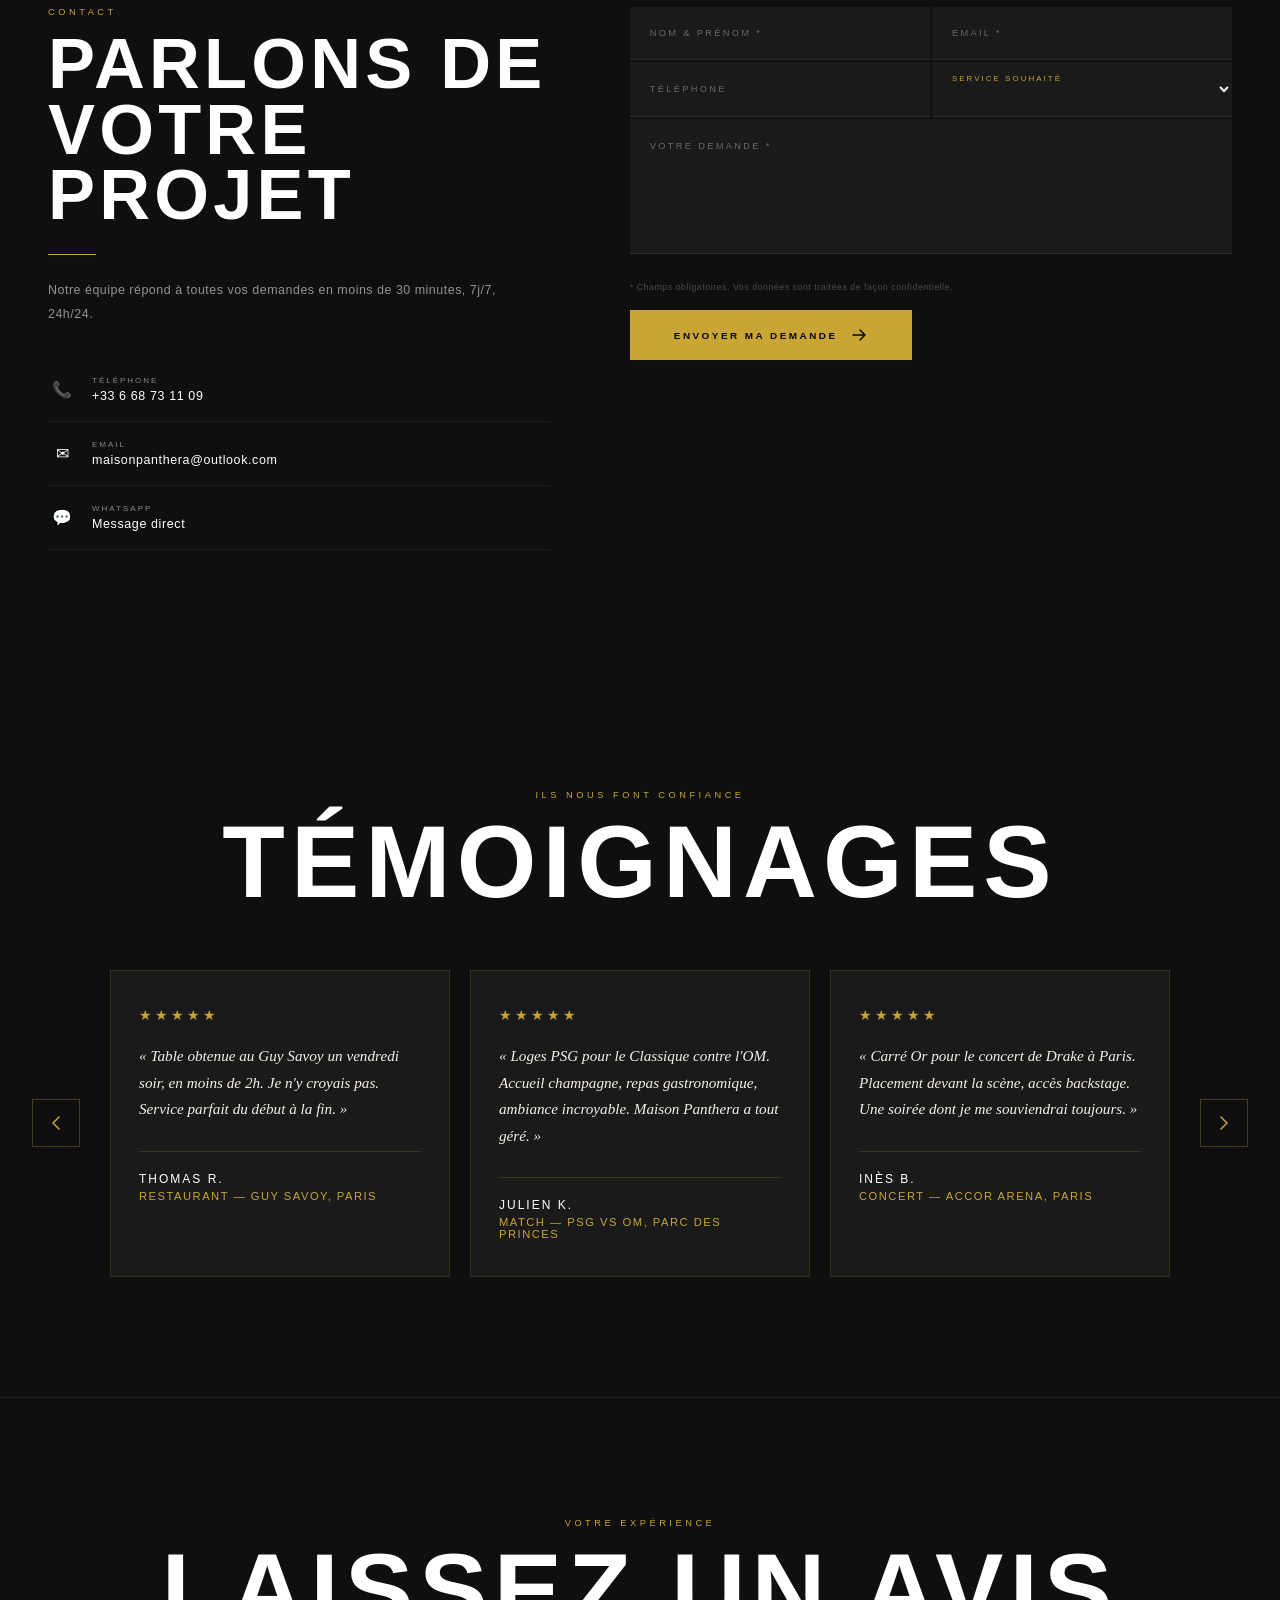
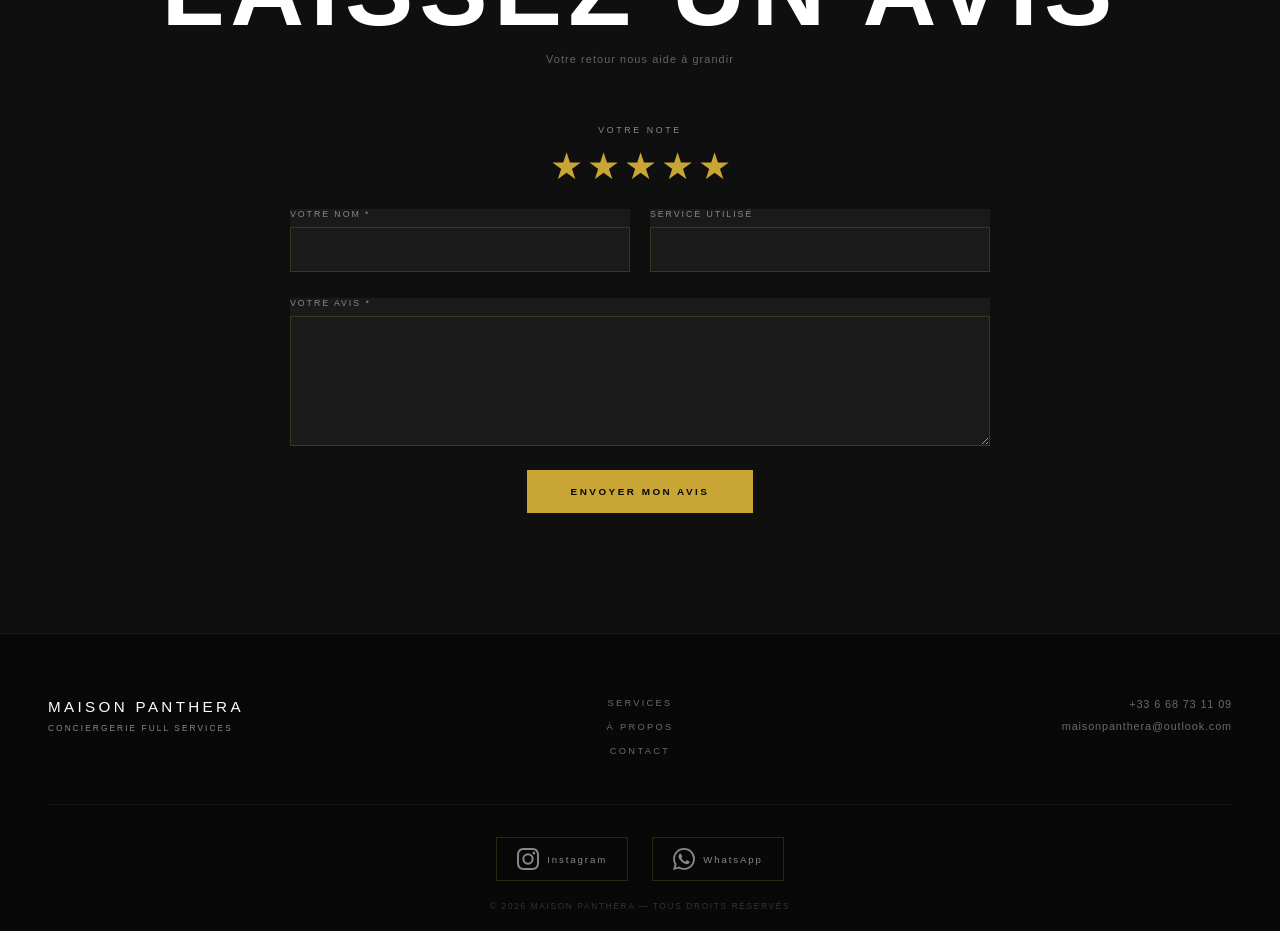
==== commit e9887483: "Suppression section valeurs (01 EXCELLENCE / DISCRÉTION / RÉACTIVITÉ / SUR MESURE)" ====
--- a/index.html
+++ b/index.html
@@ -39,7 +39,7 @@
   <!-- Preload hero image -->
   <link rel="preload" as="image" href="images/hero-palace.jpeg">
 
-  <link rel="stylesheet" href="style.css?v=18">
+  <link rel="stylesheet" href="style.css?v=19">
 </head>
 <body>
 
@@ -177,30 +177,6 @@
   </section>
 
   <!-- ══ VALUES ════════════════════════════════════════ -->
-  <div class="values-band">
-    <div class="values-inner reveal-up">
-      <div class="value-item">
-        <span class="value-num">01</span>
-        <span class="value-name">EXCELLENCE</span>
-      </div>
-      <div class="value-rule"></div>
-      <div class="value-item">
-        <span class="value-num">02</span>
-        <span class="value-name" data-i18n="values.discretion">DISCRÉTION</span>
-      </div>
-      <div class="value-rule"></div>
-      <div class="value-item">
-        <span class="value-num">03</span>
-        <span class="value-name" data-i18n="values.reactivity">RÉACTIVITÉ</span>
-      </div>
-      <div class="value-rule"></div>
-      <div class="value-item">
-        <span class="value-num">04</span>
-        <span class="value-name" data-i18n="values.bespoke">SUR MESURE</span>
-      </div>
-    </div>
-  </div>
-
   <!-- ══ SERVICES ══════════════════════════════════════ -->
   <section id="services">
     <div class="section-head reveal-up">
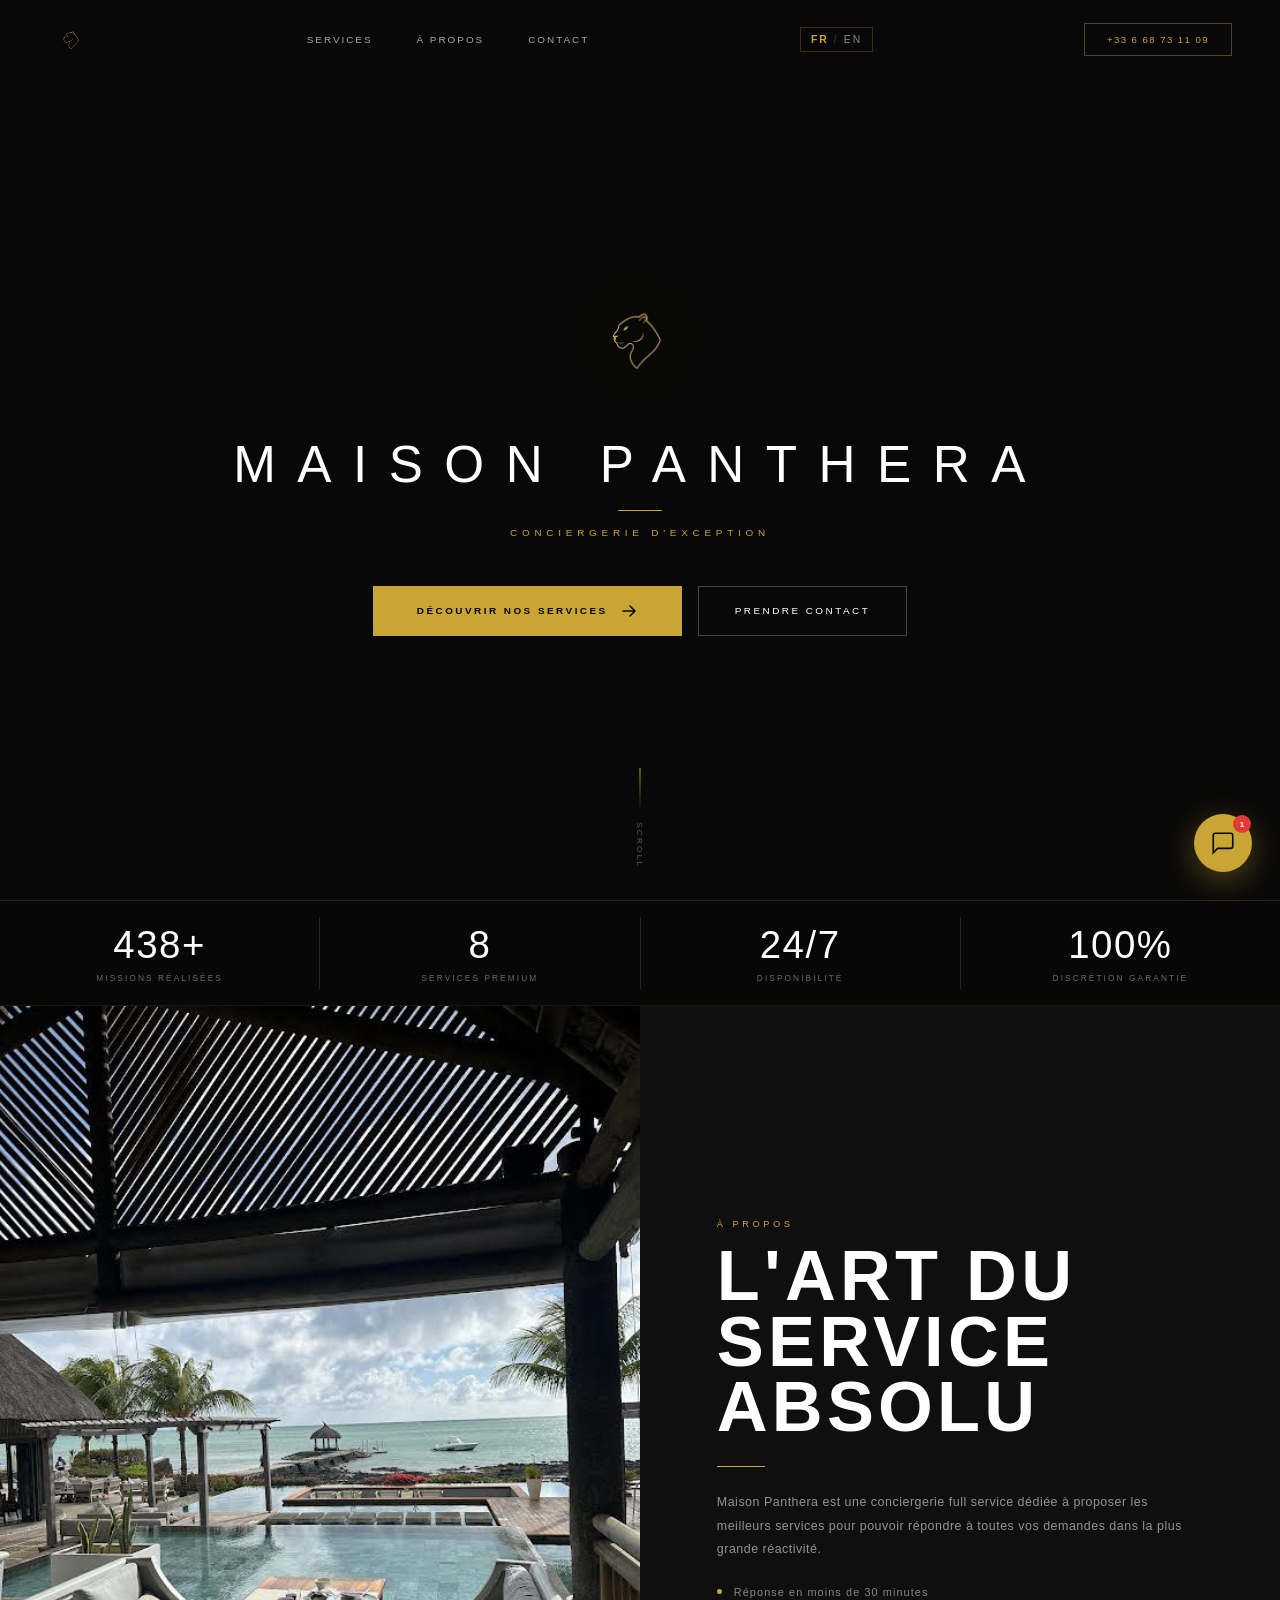
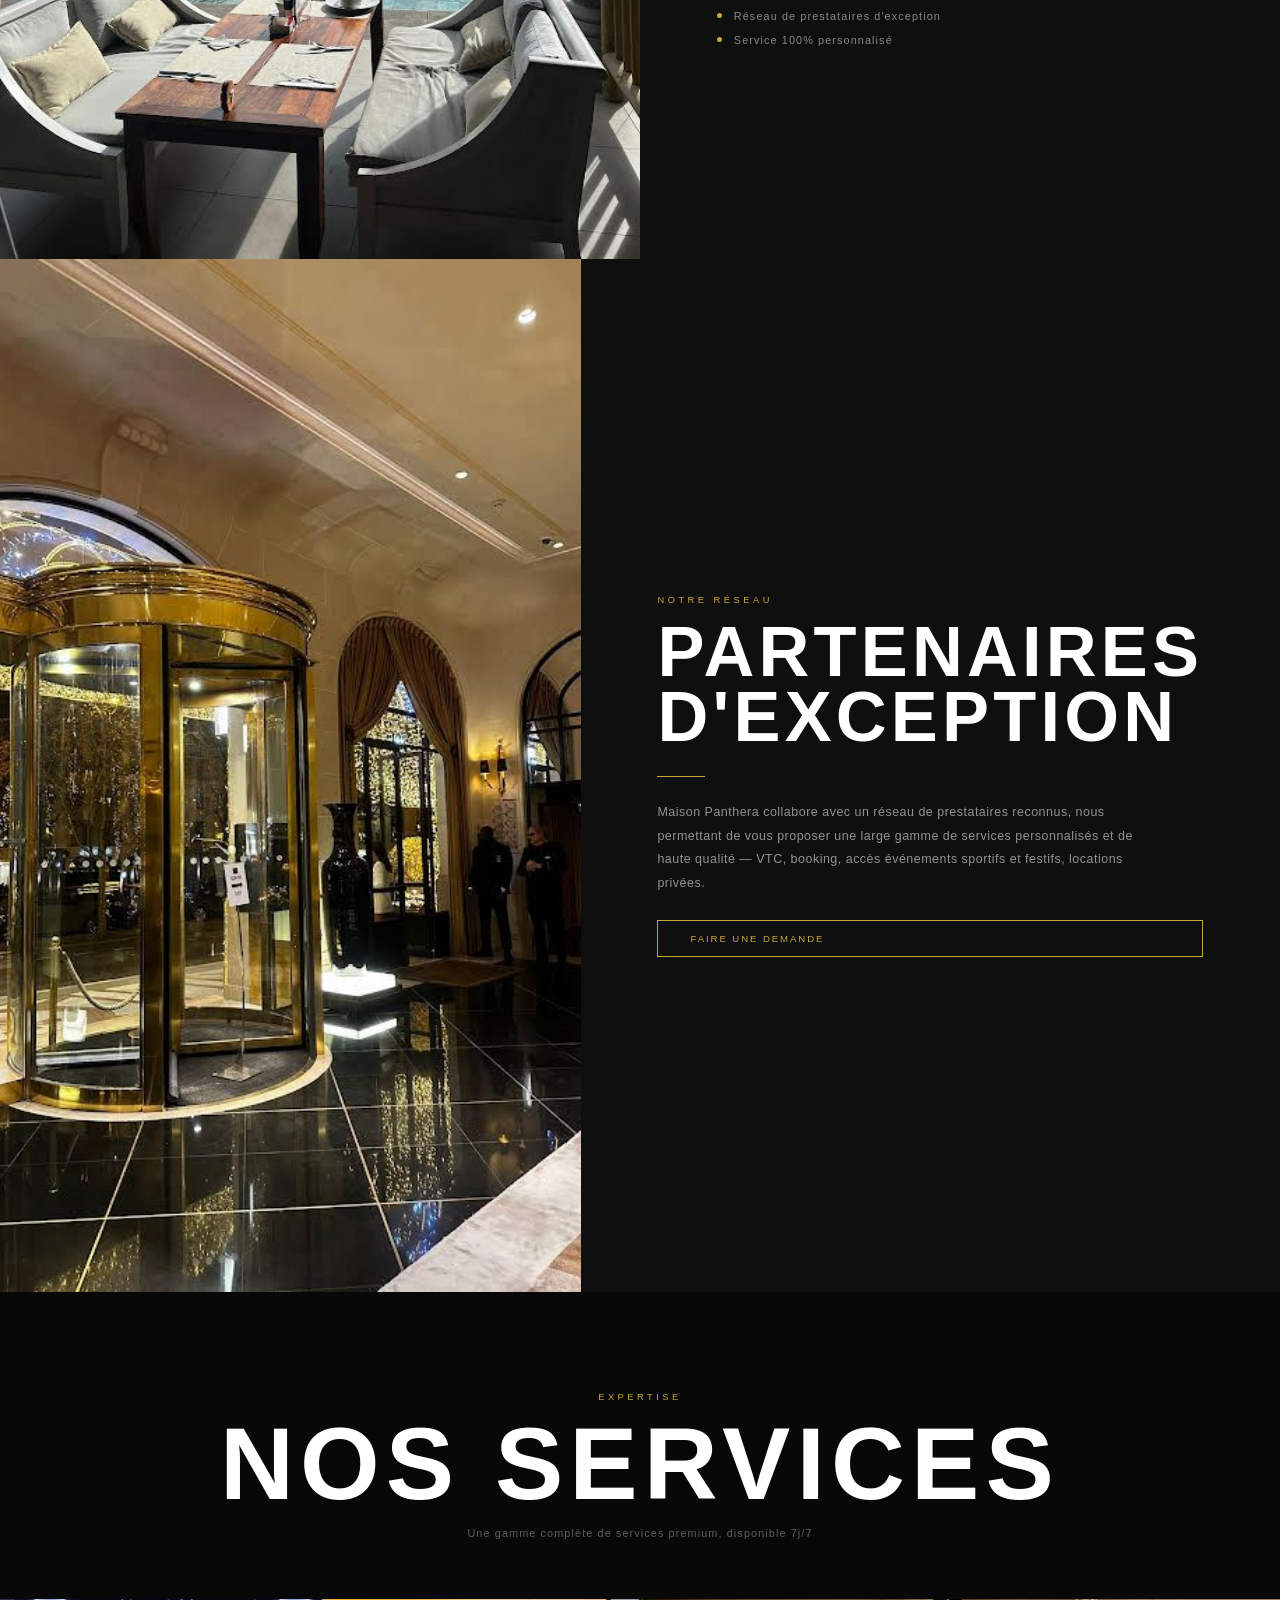
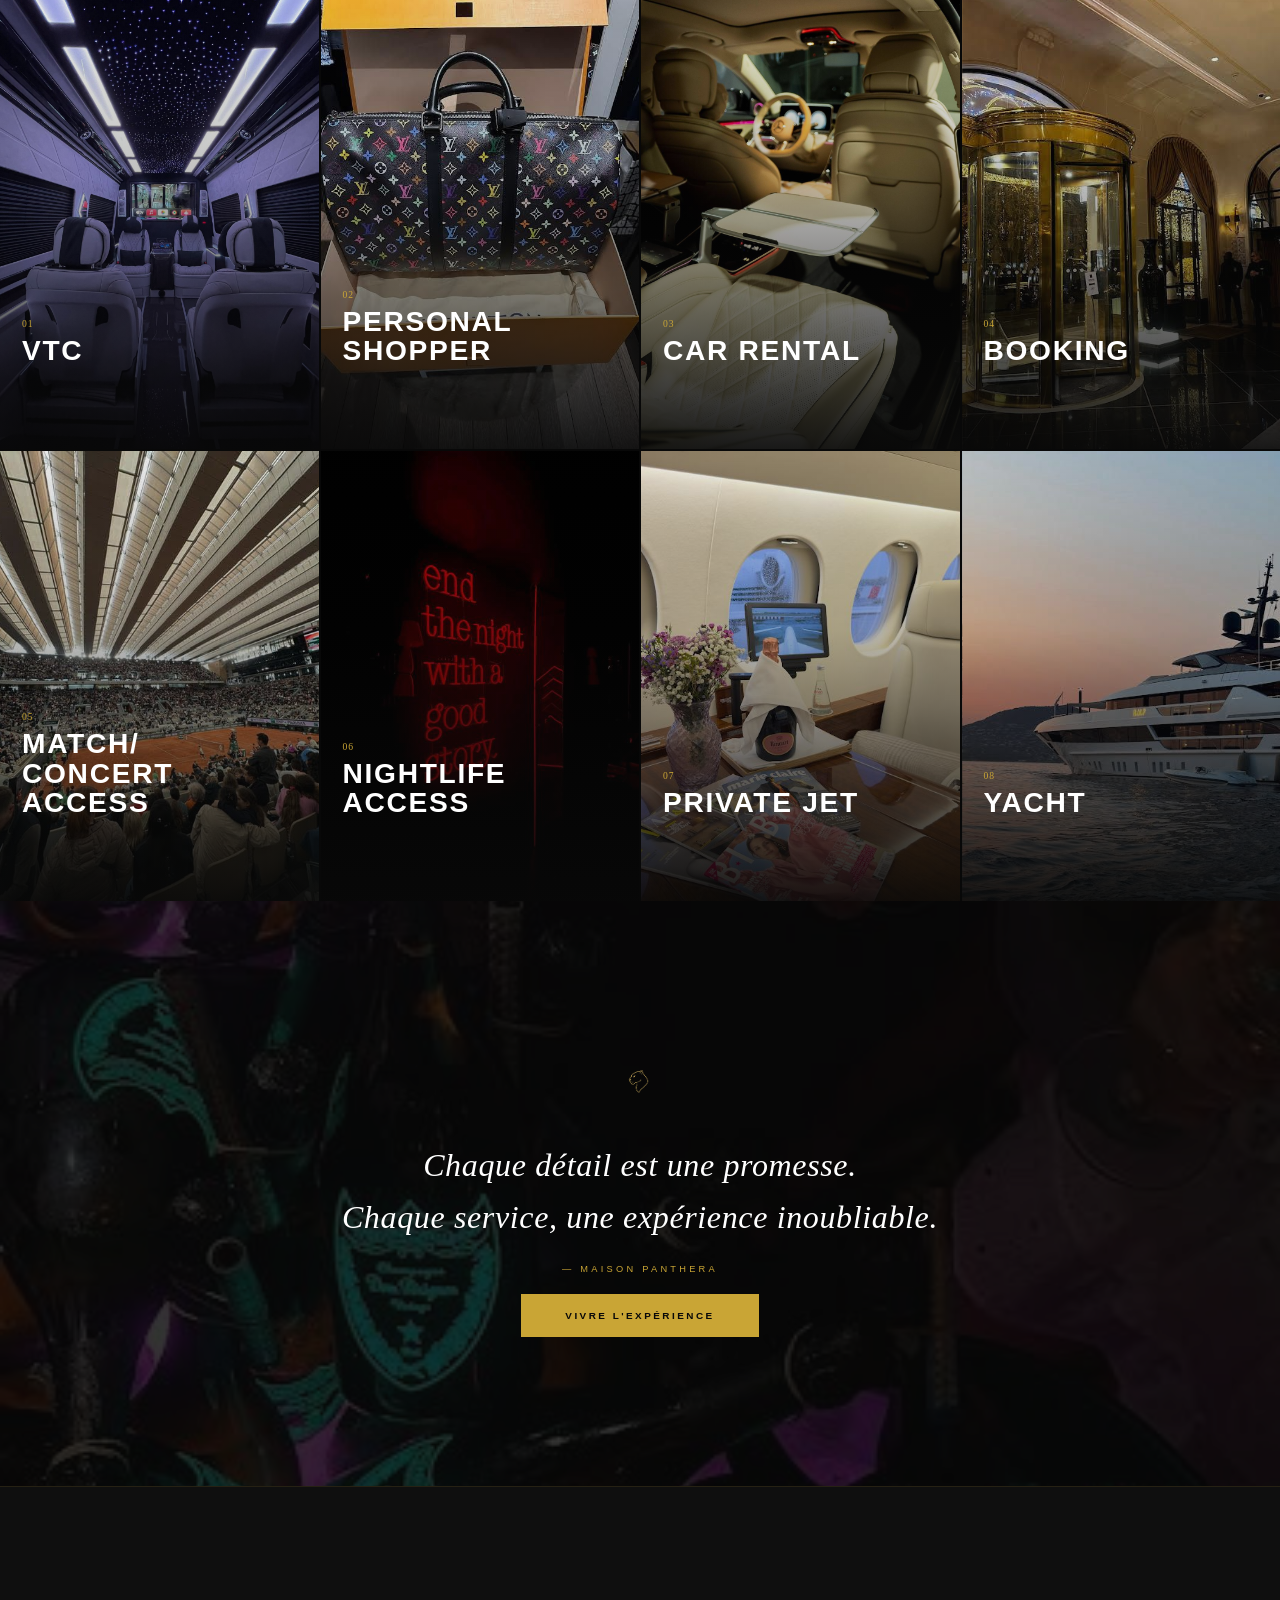
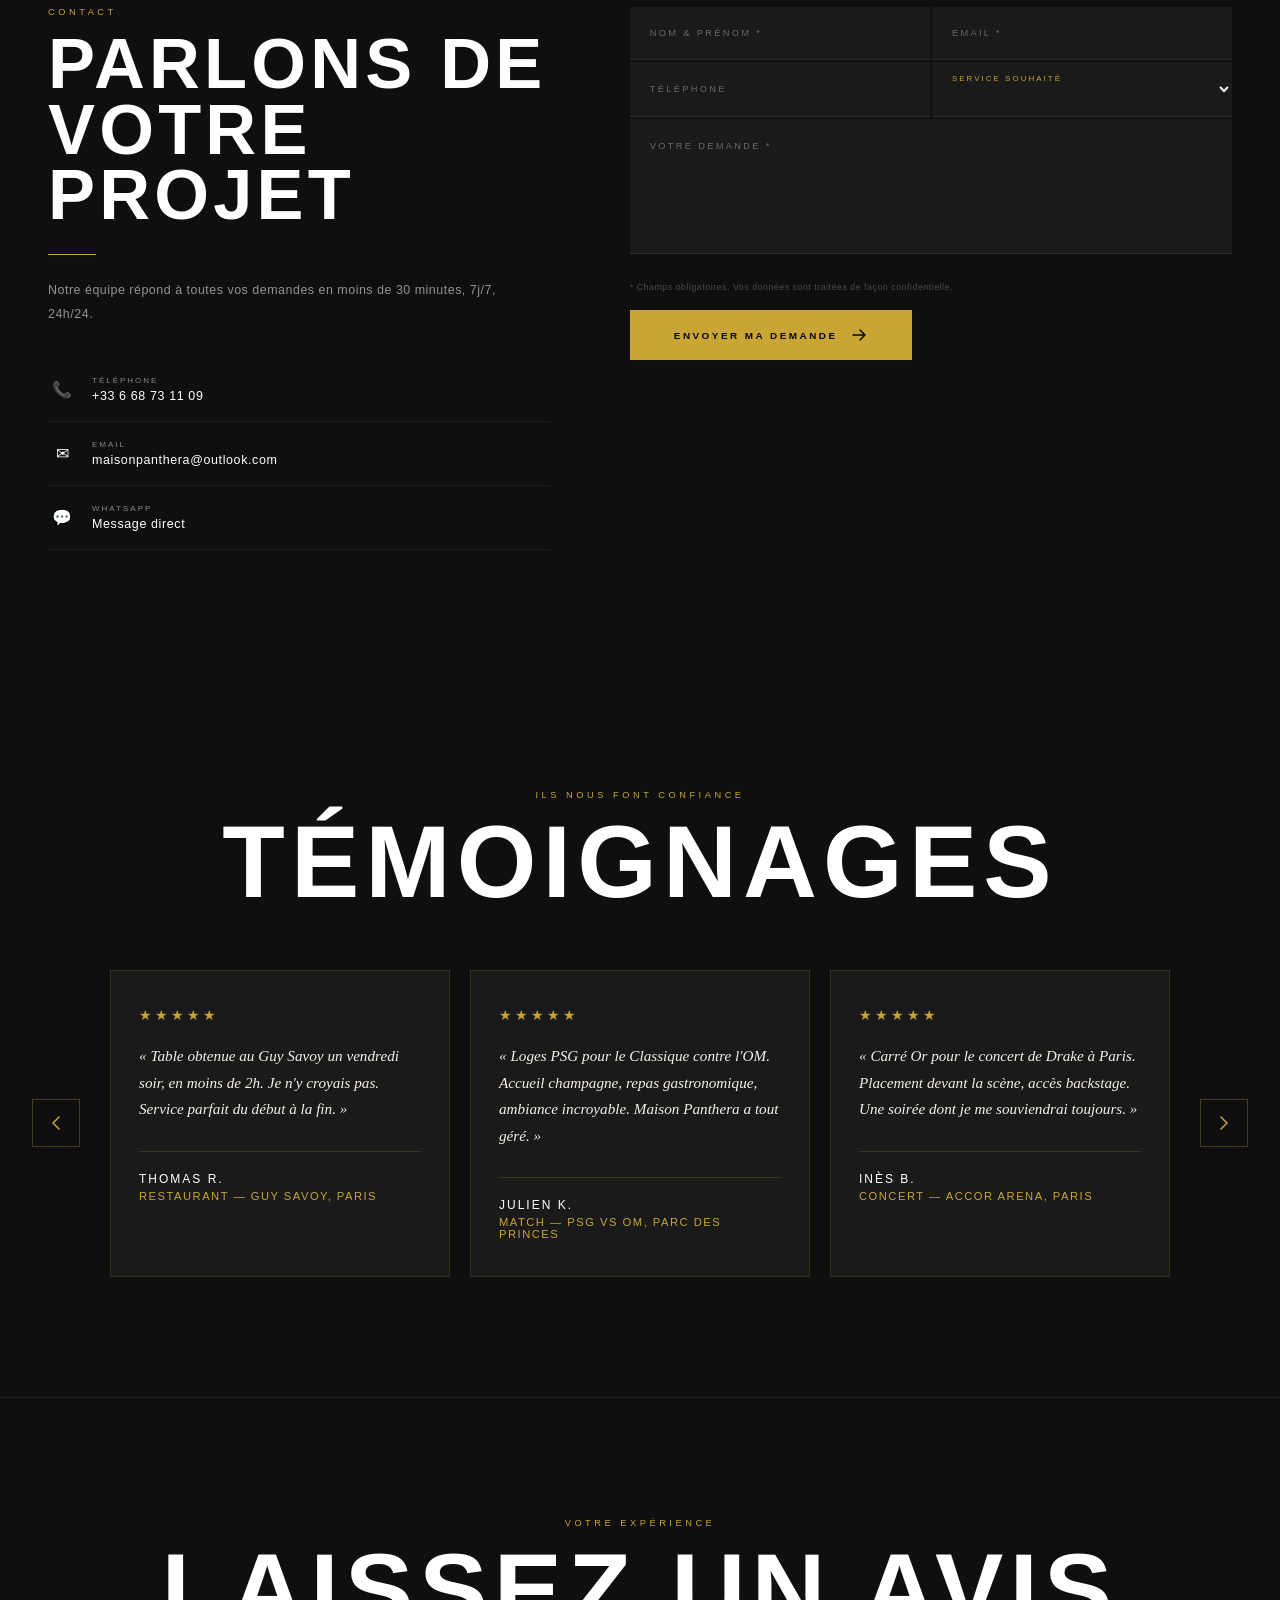
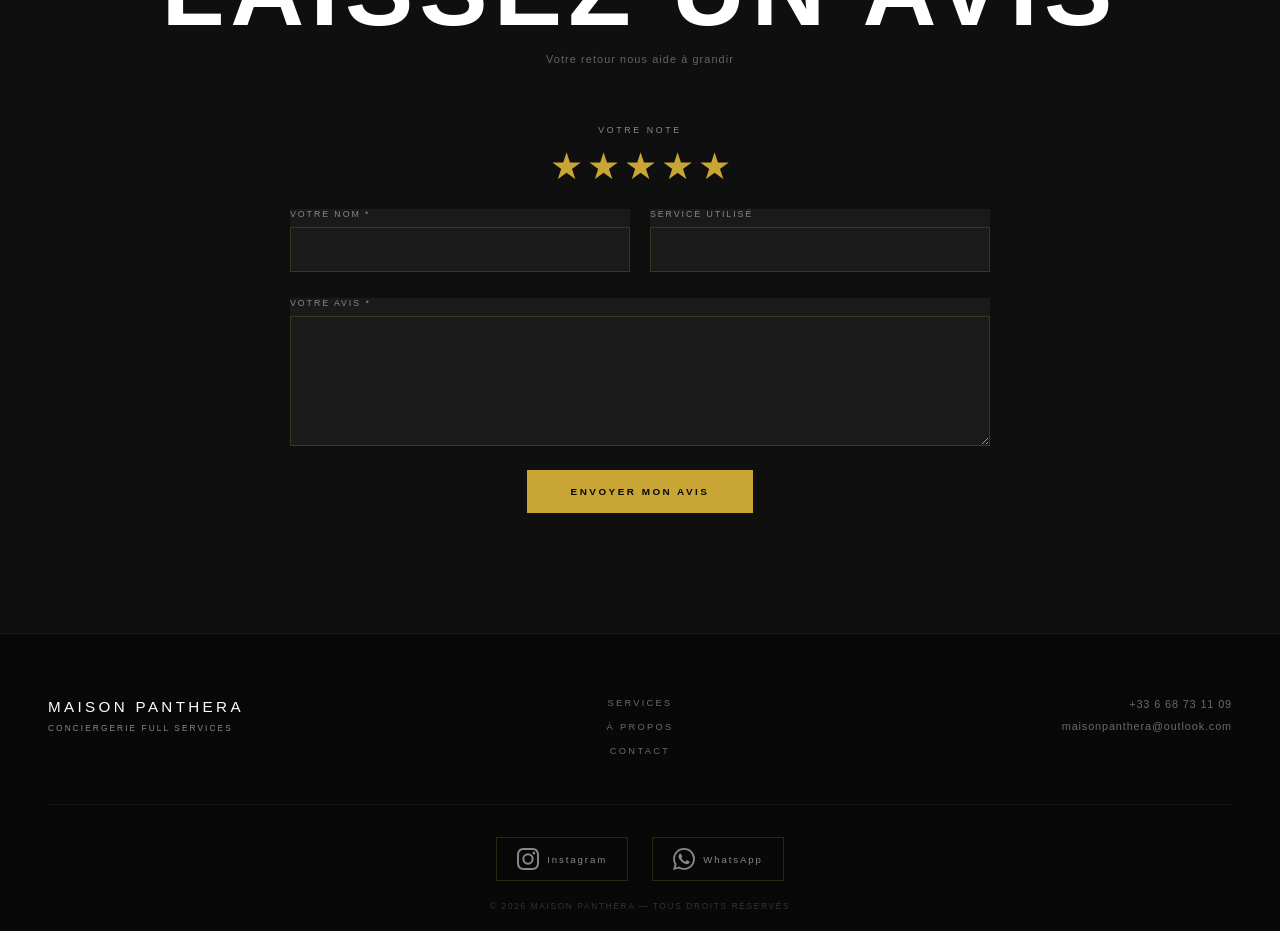
==== commit 03b8d1b2: "Hero: fond noir pur" ====
--- a/index.html
+++ b/index.html
@@ -39,7 +39,7 @@
   <!-- Preload hero image -->
   <link rel="preload" as="image" href="images/hero-palace.jpeg">
 
-  <link rel="stylesheet" href="style.css?v=19">
+  <link rel="stylesheet" href="style.css?v=20">
 </head>
 <body>
 
--- a/style.css
+++ b/style.css
@@ -156,20 +156,12 @@
 }
 .hero-bg {
   position: absolute; inset: 0;
-  background-image: url('images/hero-palace.jpeg');
-  background-size: cover; background-position: center center;
-  transform: scale(1.03); transition: transform 6s ease;
-}
-#hero.loaded .hero-bg { transform: scale(1); }
+  background: var(--black);
+}
+#hero.loaded .hero-bg { }
 .hero-overlay {
   position: absolute; inset: 0;
-  background: linear-gradient(
-    to bottom,
-    rgba(8,8,8,.65) 0%,
-    rgba(8,8,8,.35) 35%,
-    rgba(8,8,8,.35) 65%,
-    rgba(8,8,8,.80) 100%
-  );
+  background: transparent;
 }
 
 /* Hero identity block (logo + name + tagline) */
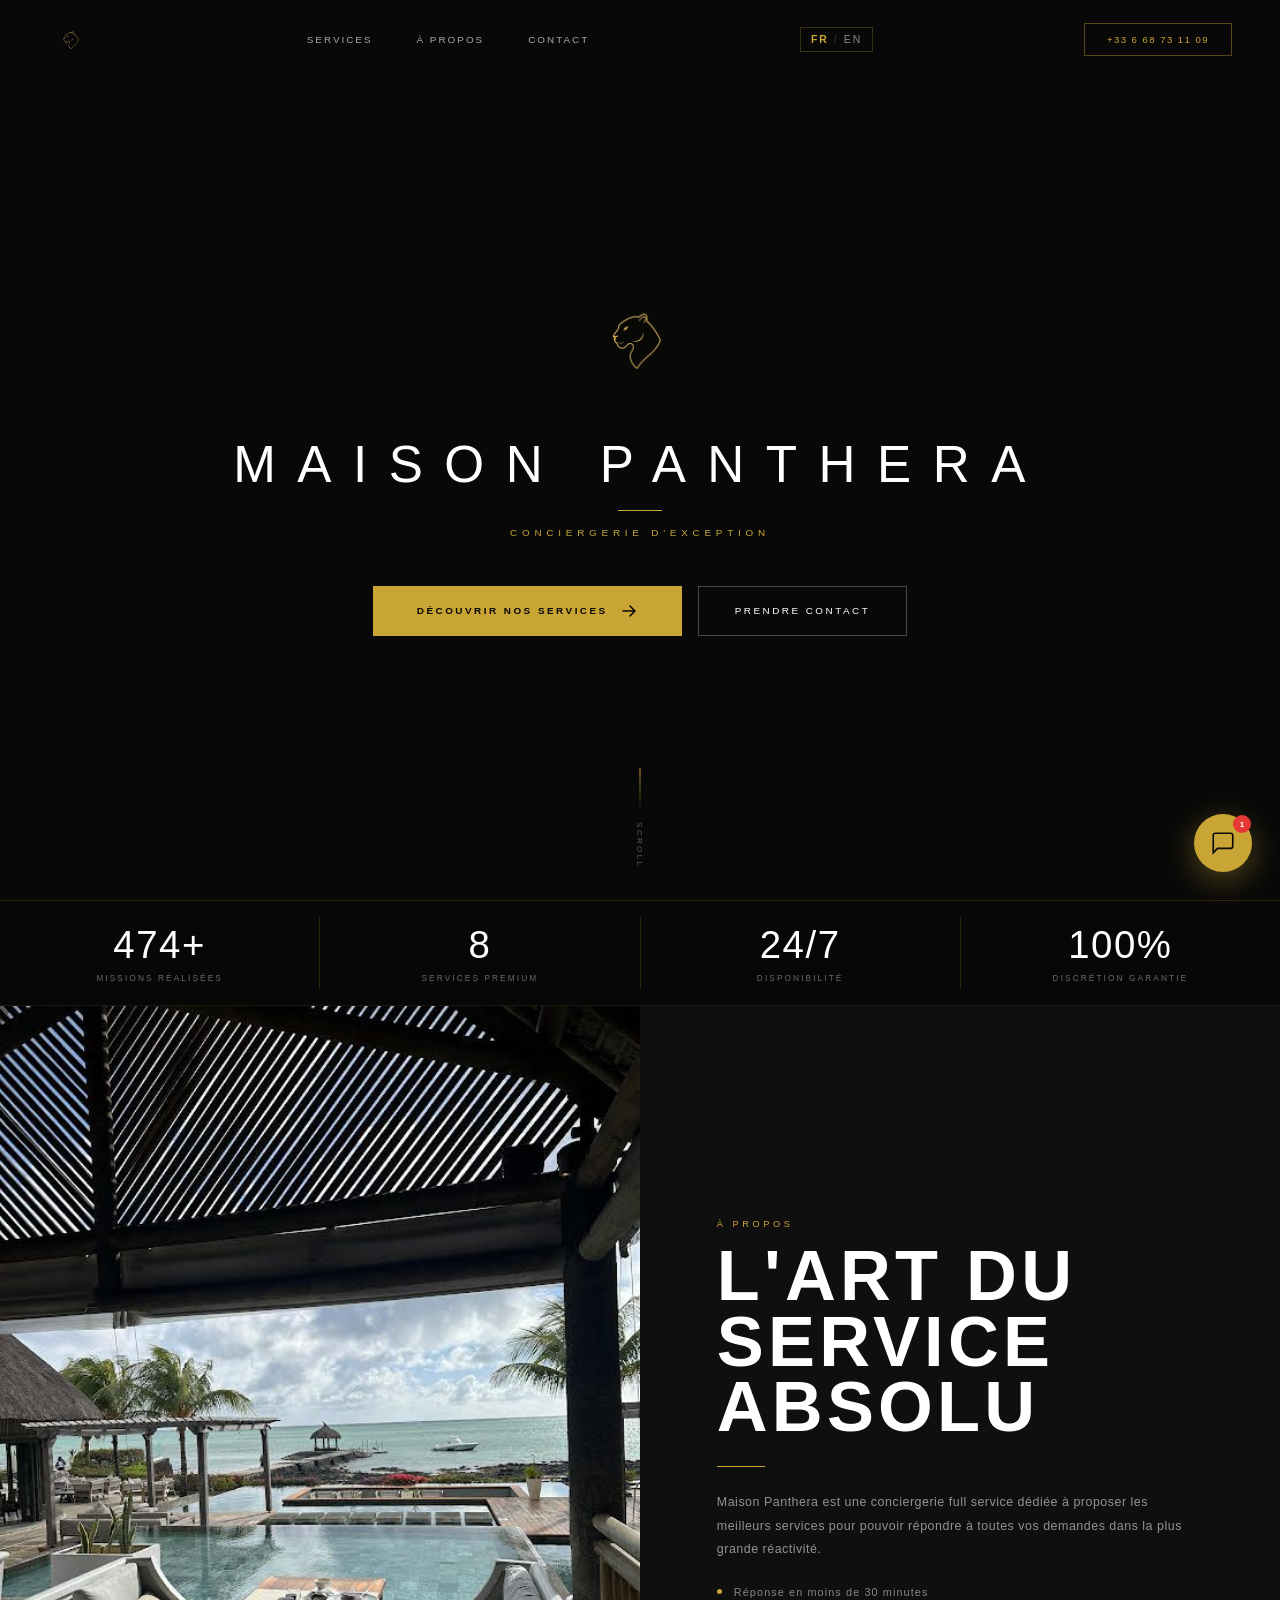
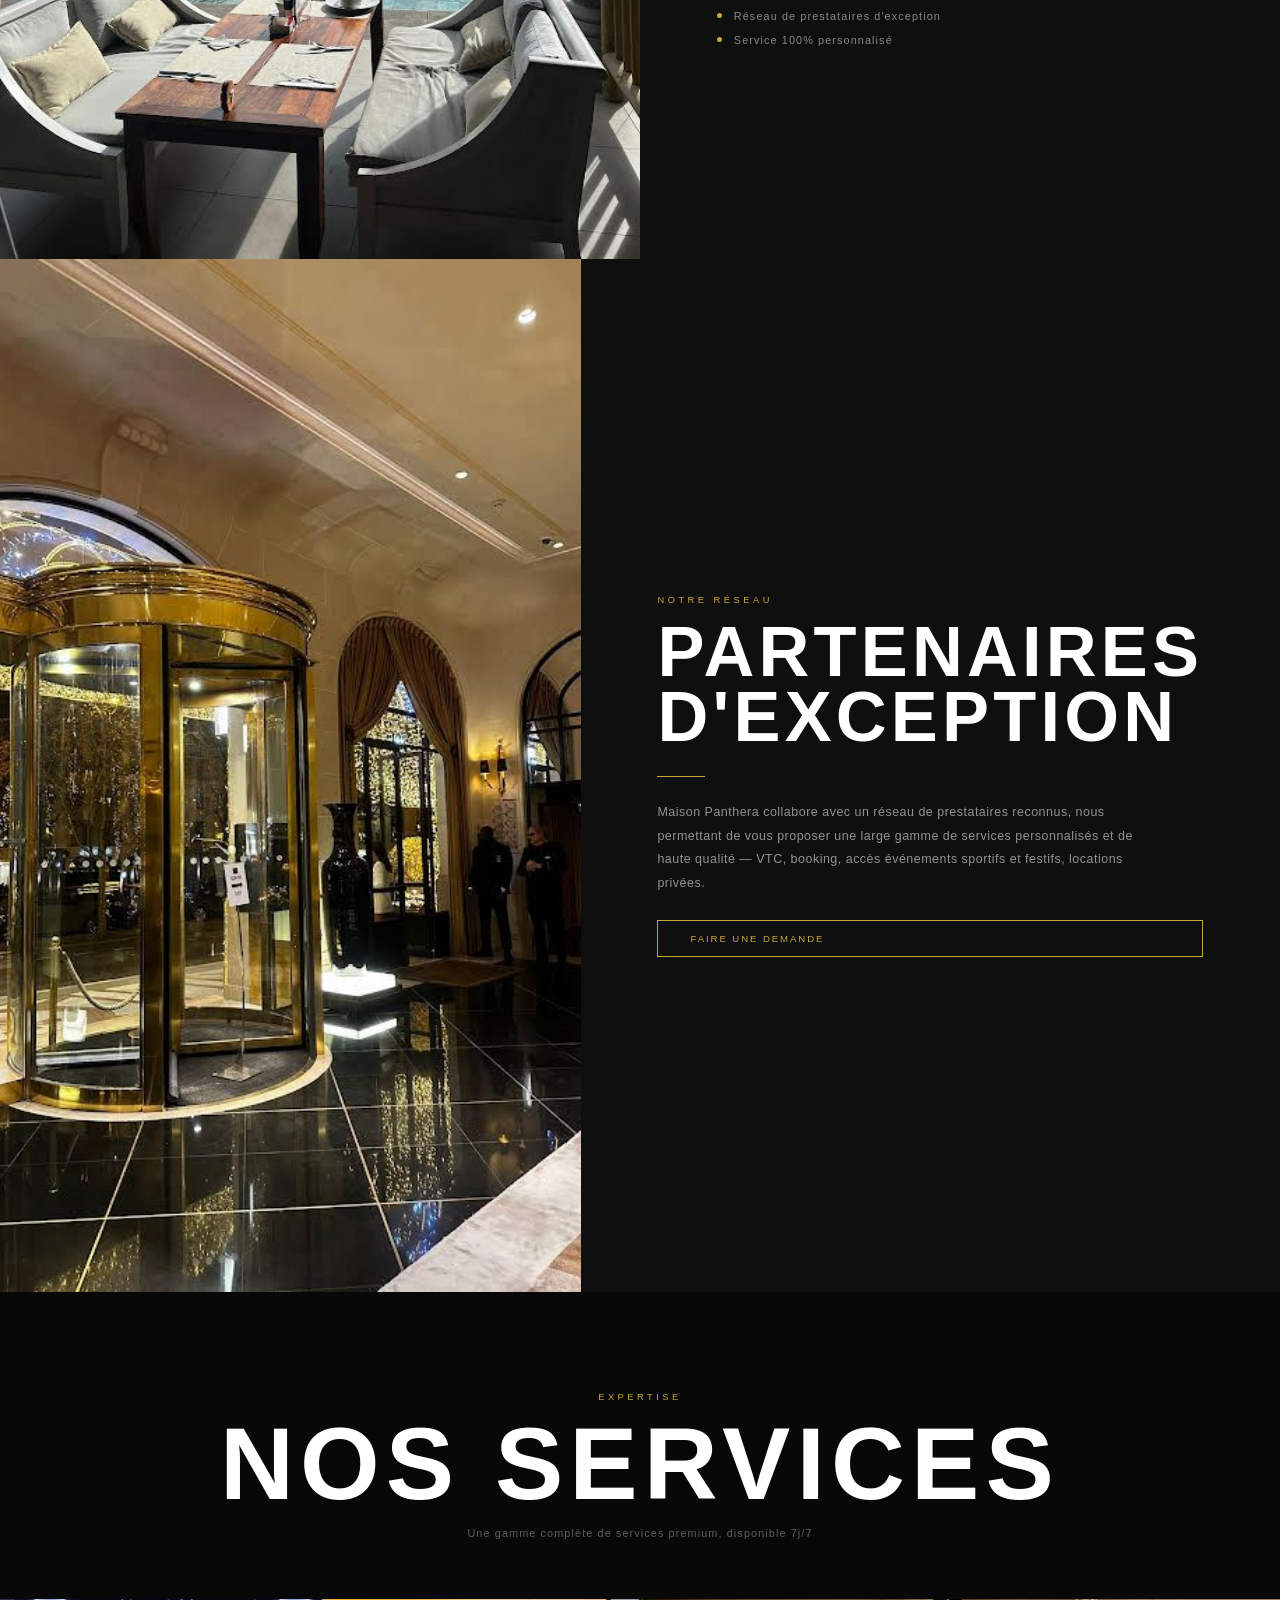
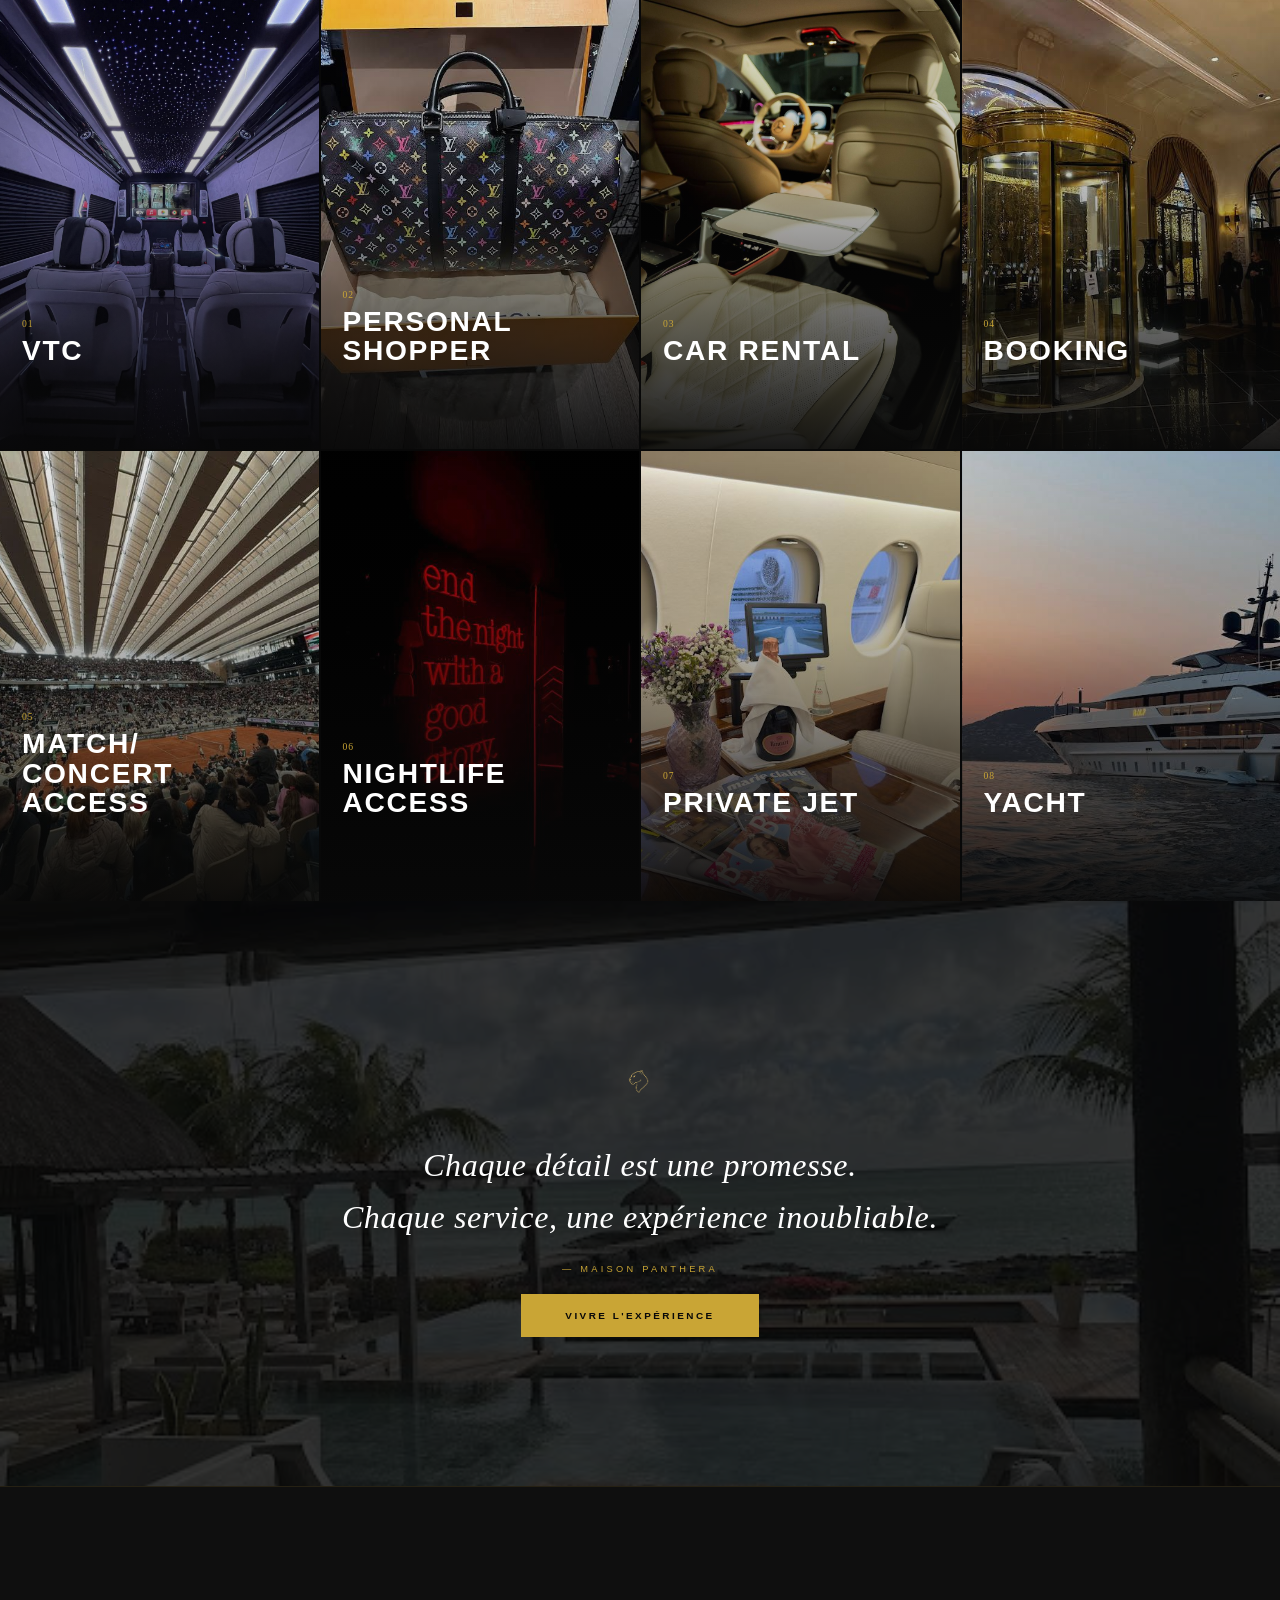
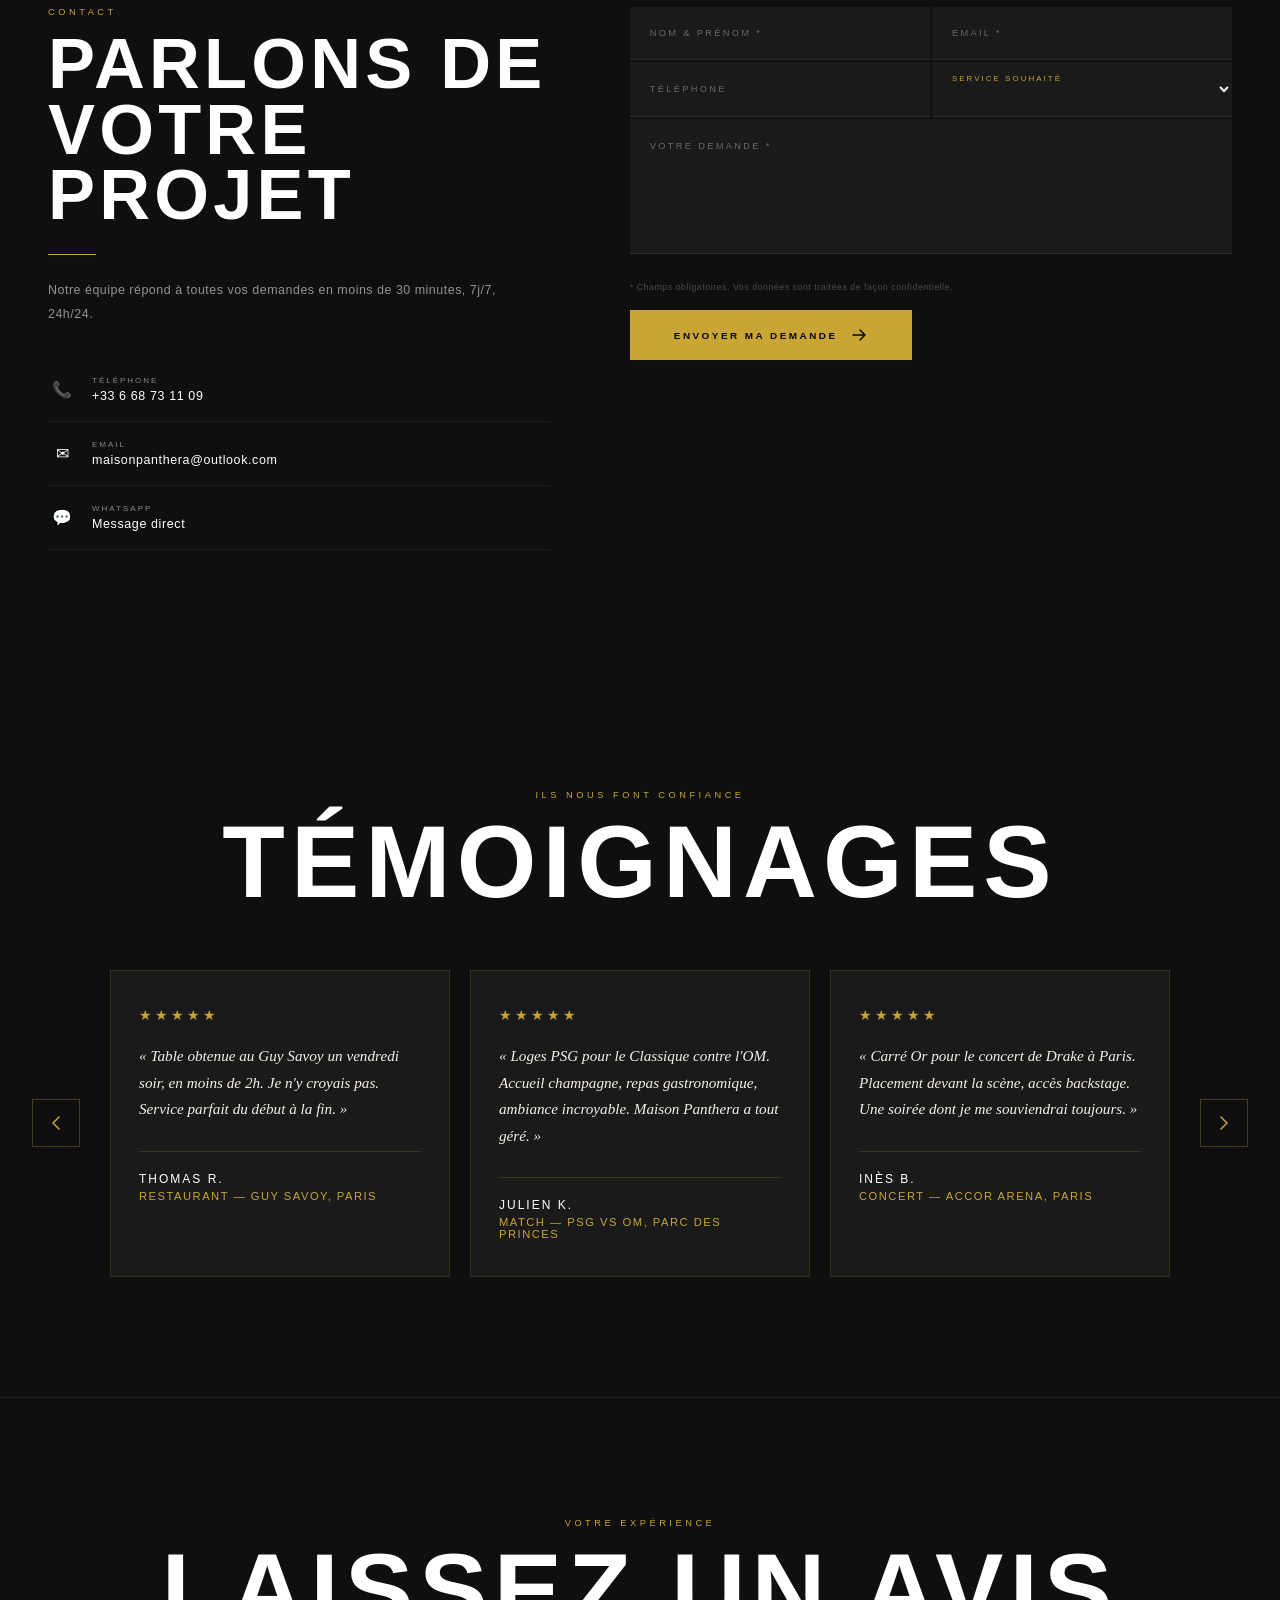
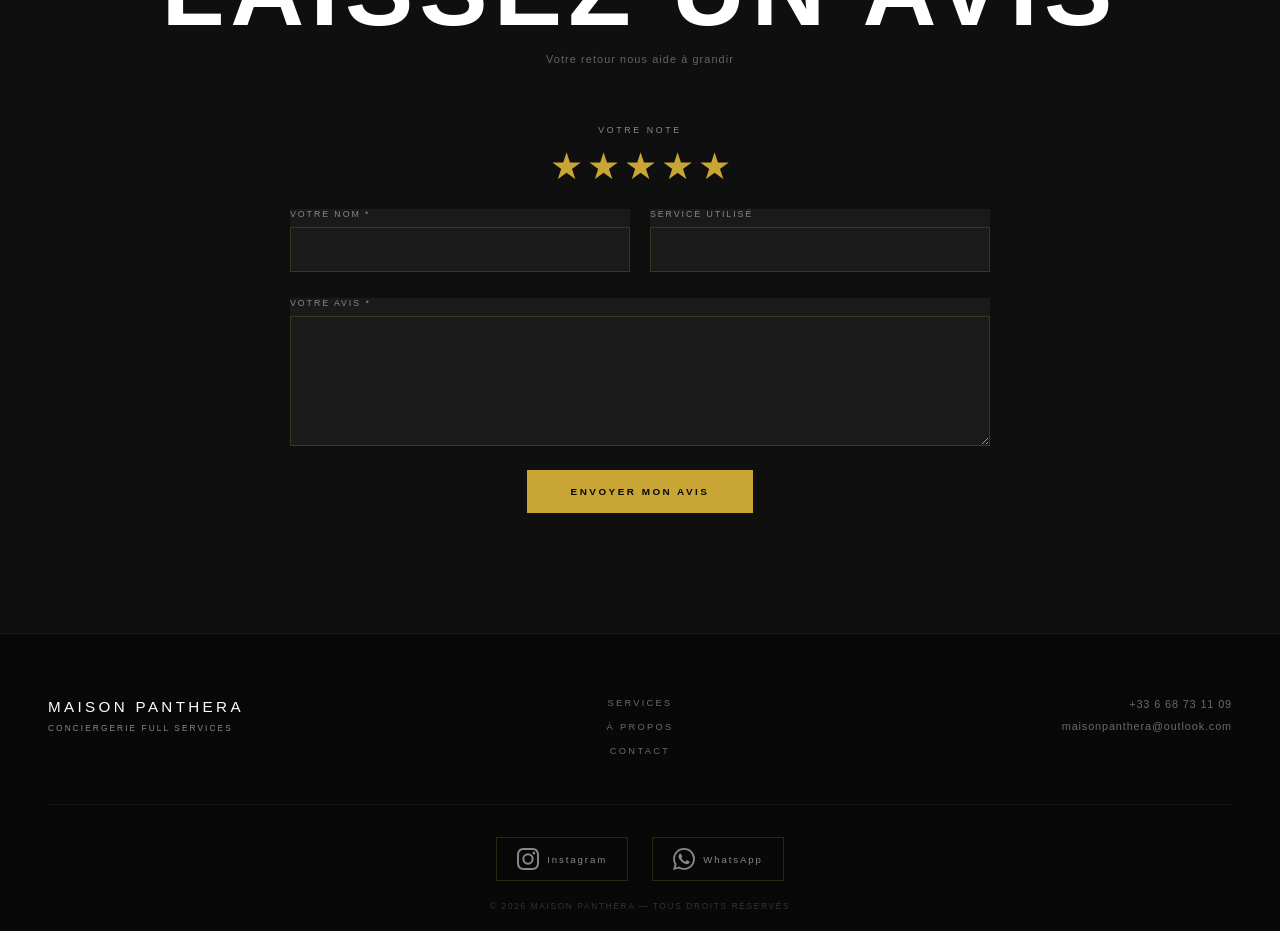
==== commit d4c8d7be: "Quote section: fond resort.jpeg — ambiance good vibe et épurée Co-Authored-By: Claude Sonnet 4.6 <no" ====
--- a/index.html
+++ b/index.html
@@ -39,7 +39,7 @@
   <!-- Preload hero image -->
   <link rel="preload" as="image" href="images/hero-palace.jpeg">
 
-  <link rel="stylesheet" href="style.css?v=20">
+  <link rel="stylesheet" href="style.css?v=21">
 </head>
 <body>
 
@@ -280,7 +280,7 @@
 
   <!-- ══ QUOTE ══════════════════════════════════════════ -->
   <div class="quote-section">
-    <div class="quote-bg" style="background-image:url('images/champagne.jpeg')"></div>
+    <div class="quote-bg" style="background-image:url('images/resort.jpeg')"></div>
     <div class="quote-overlay"></div>
     <div class="quote-inner reveal-up">
       <div class="quote-logo">
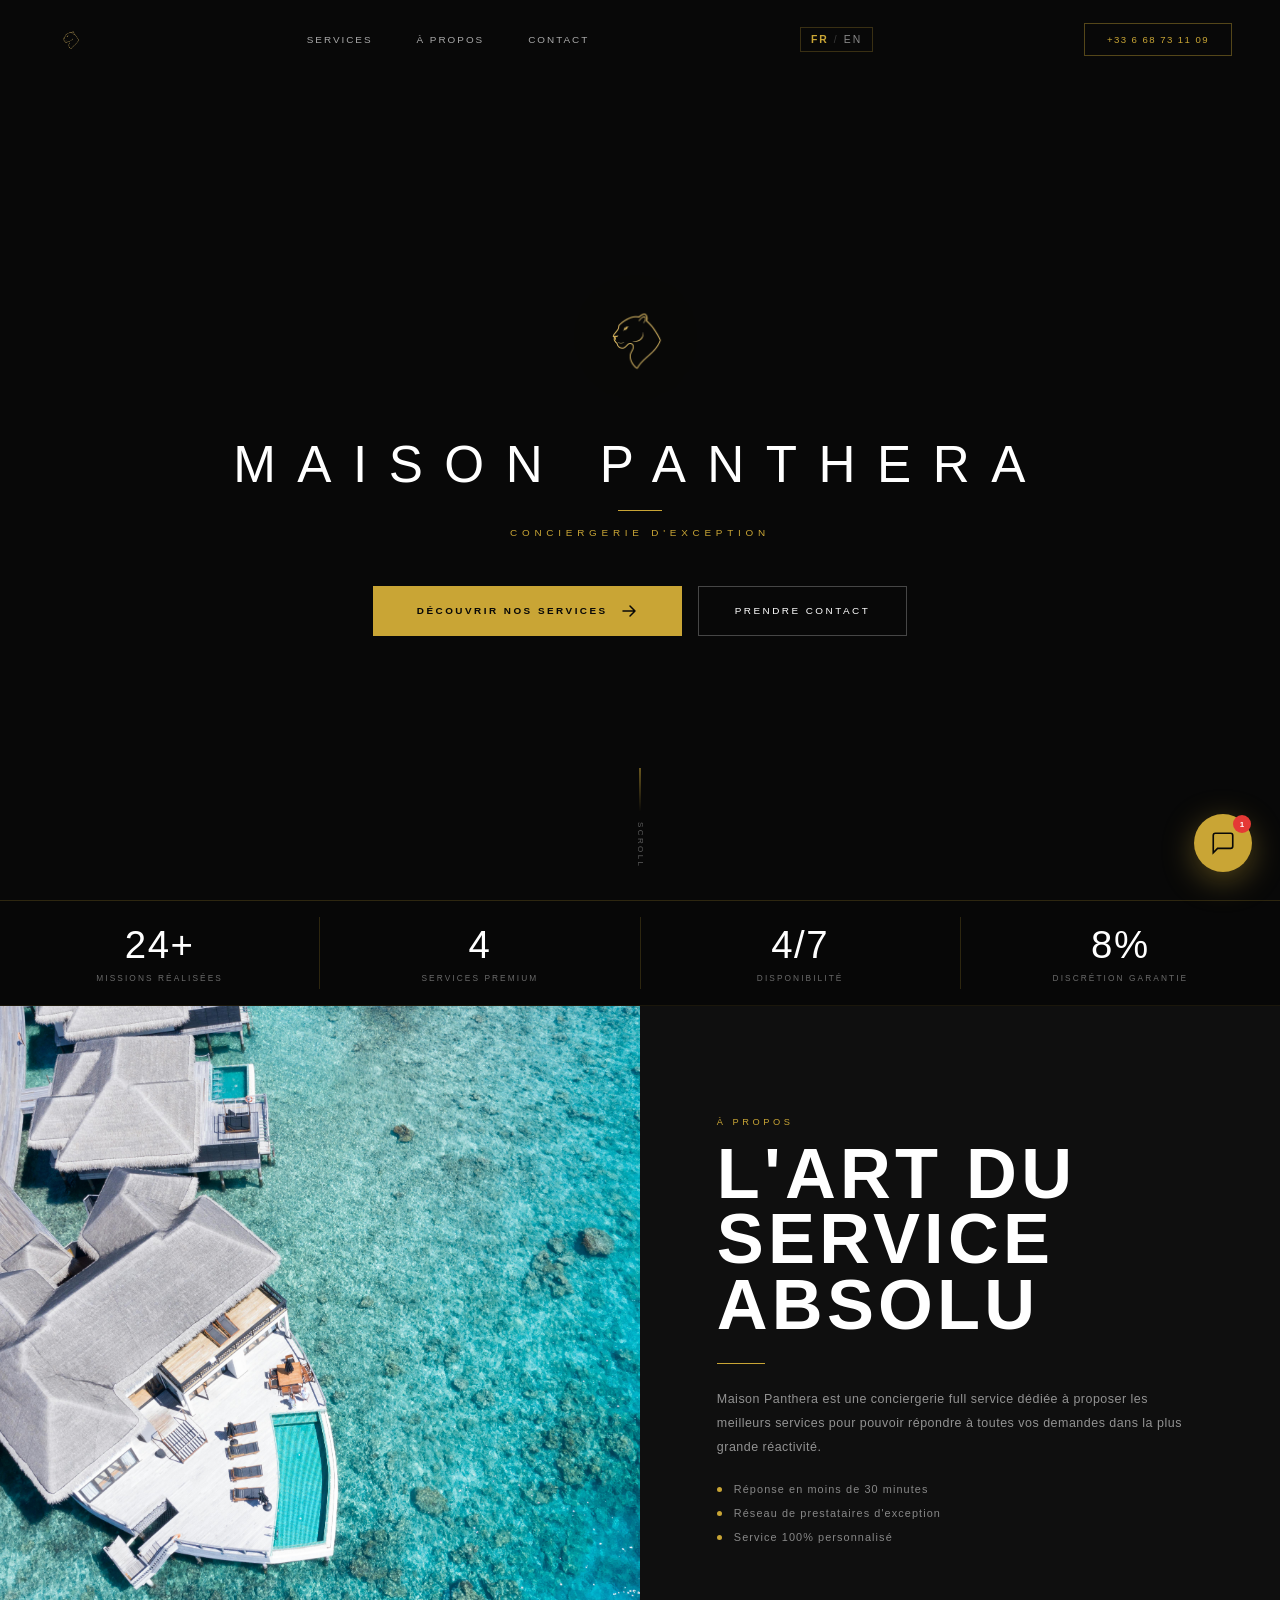
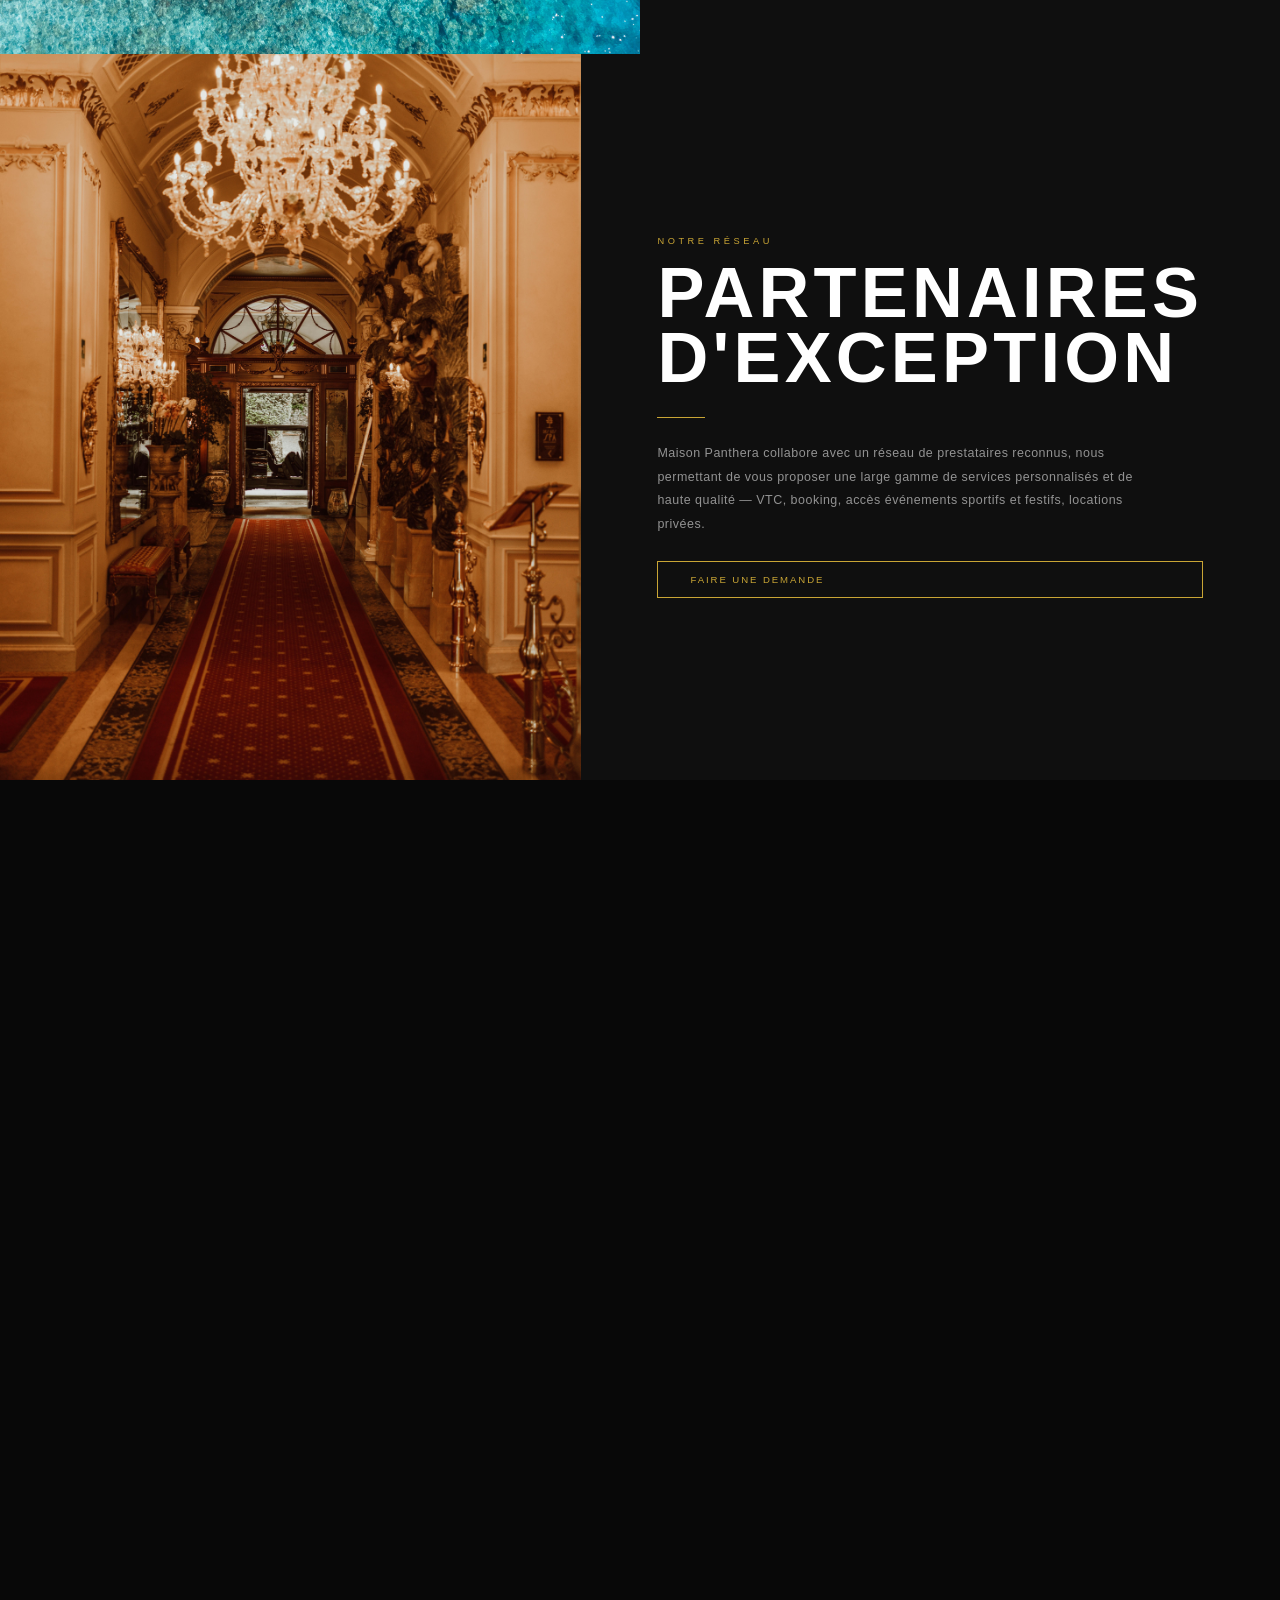
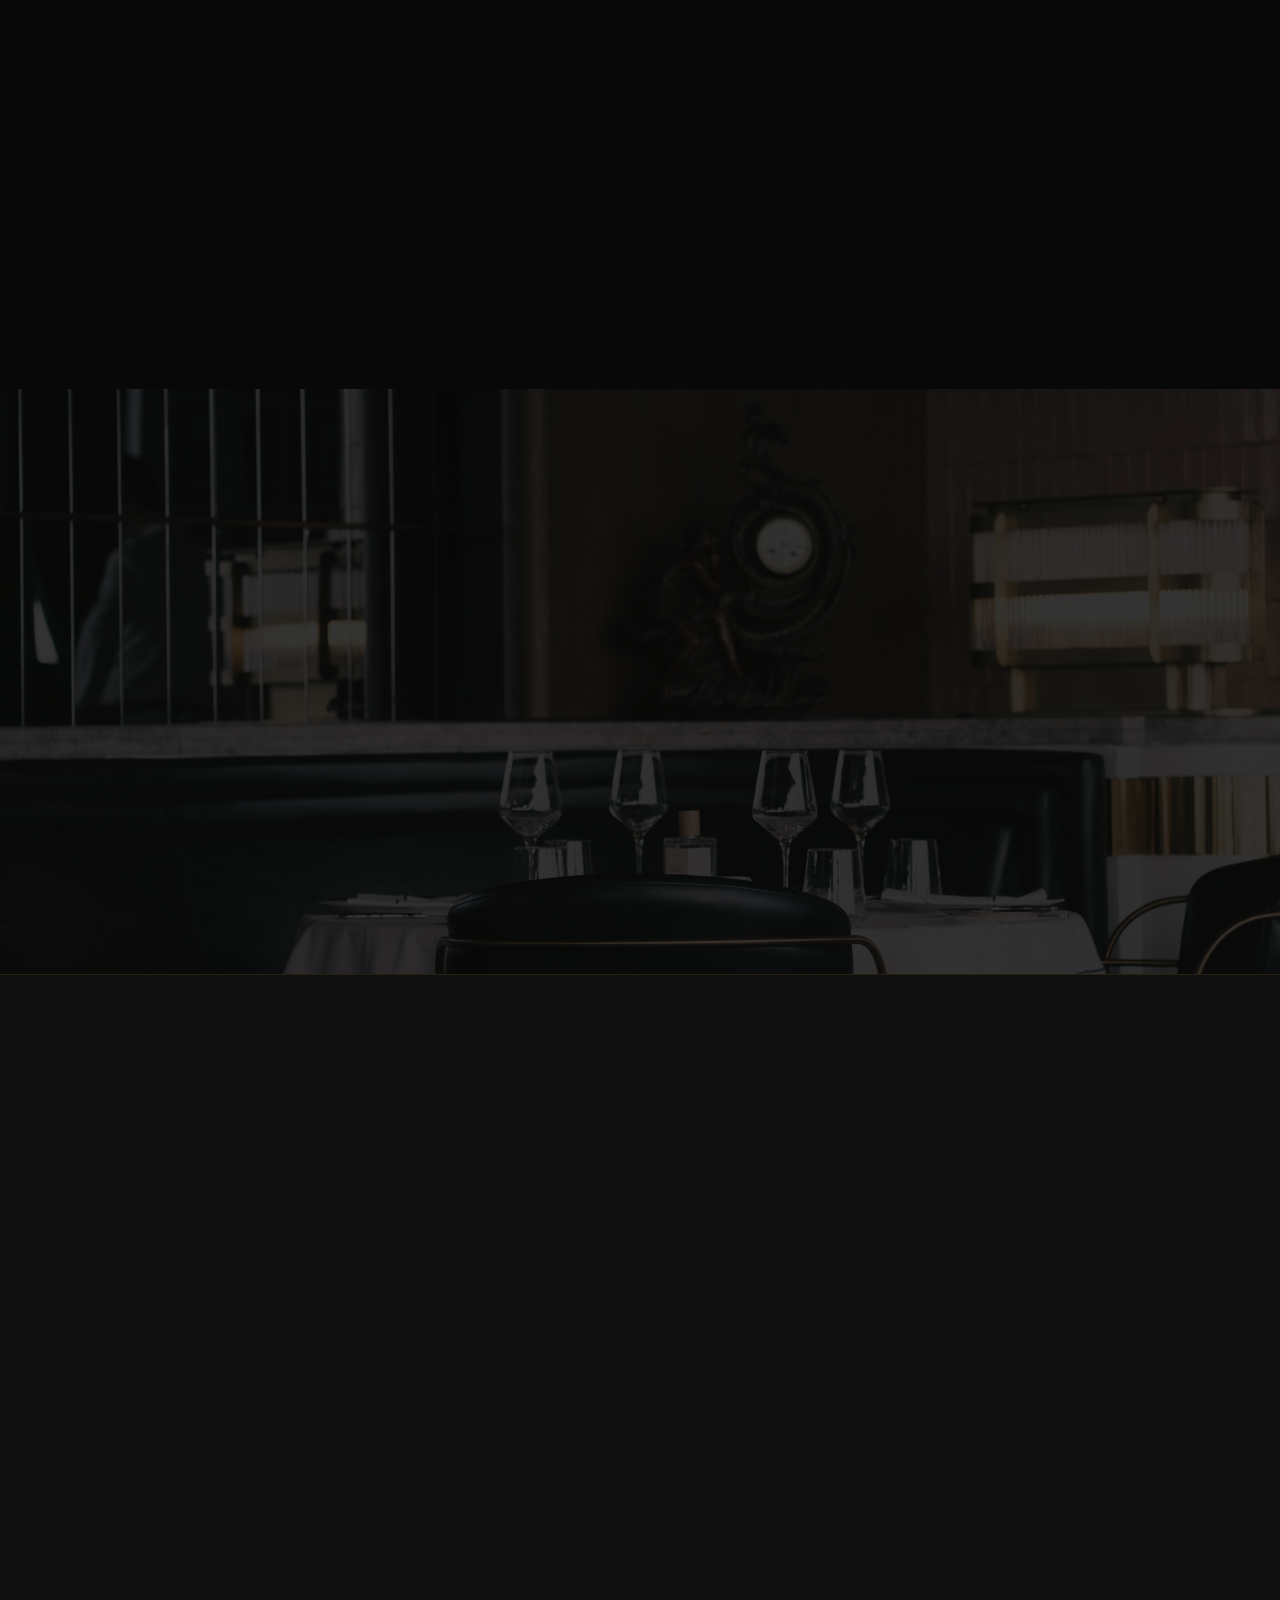
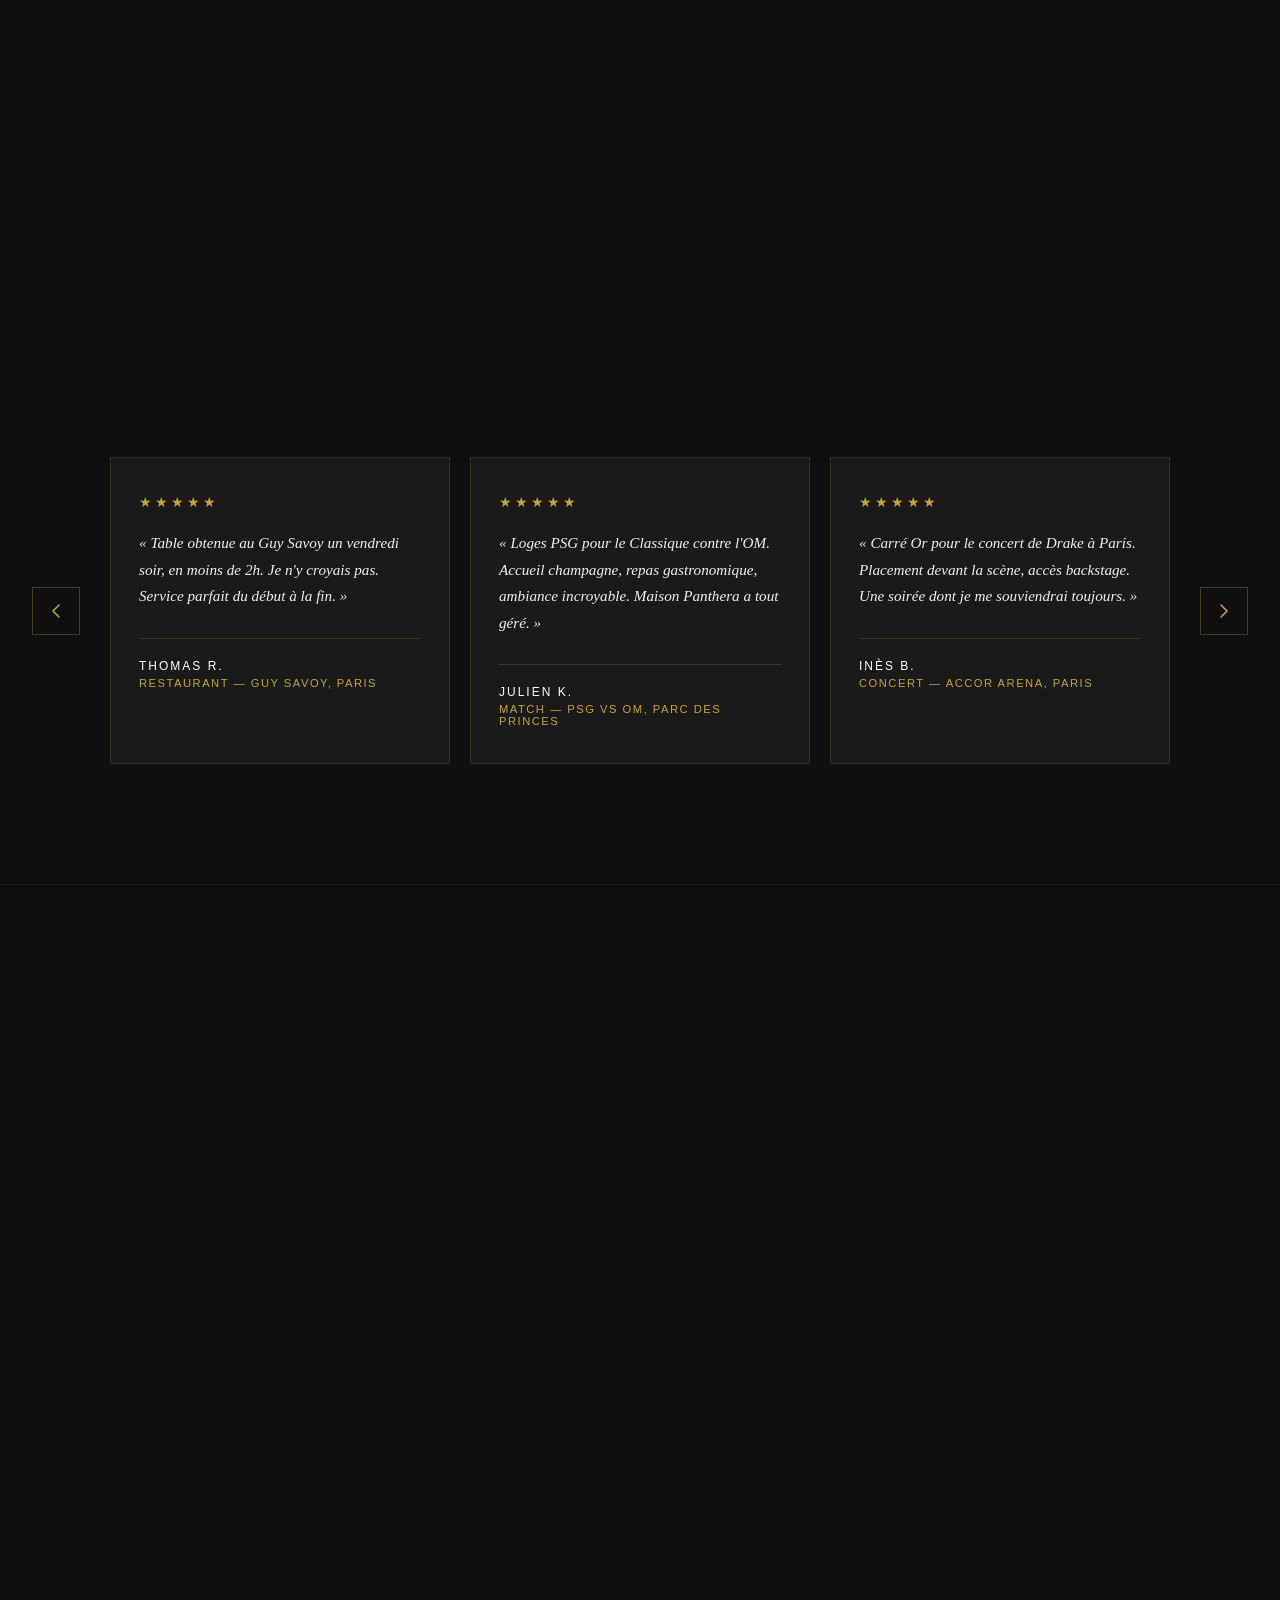
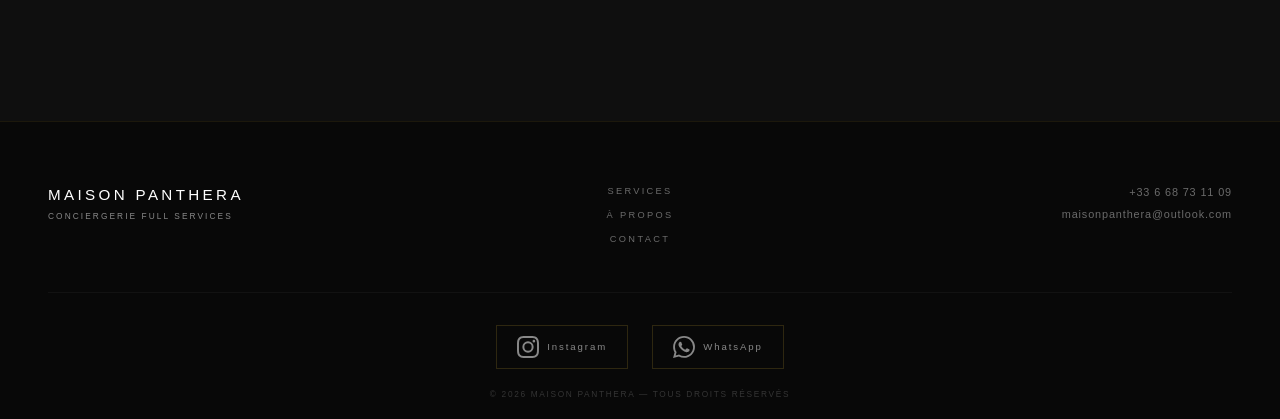
==== commit d98002f8: "Mise à jour complète des photos — instructions vidéo - About 1 : photo drone Maldives (maldives.jpeg" ====
--- a/index.html
+++ b/index.html
@@ -39,7 +39,7 @@
   <!-- Preload hero image -->
   <link rel="preload" as="image" href="images/hero-palace.jpeg">
 
-  <link rel="stylesheet" href="style.css?v=21">
+  <link rel="stylesheet" href="style.css?v=22">
 </head>
 <body>
 
@@ -142,7 +142,7 @@
 
     <div class="about-block">
       <div class="about-media reveal-left">
-        <img src="images/resort.jpeg" alt="Maison Panthera — Service prestige" loading="lazy">
+        <img src="images/maldives.jpeg" alt="Maison Panthera — Service prestige" loading="lazy">
       </div>
       <div class="about-body reveal-right">
         <p class="label" data-i18n="about1.label">À PROPOS</p>
@@ -170,7 +170,7 @@
         <a href="#formulaire" class="btn-gold-sm" data-i18n="about2.cta">FAIRE UNE DEMANDE</a>
       </div>
       <div class="about-media reveal-right">
-        <img src="images/hotel.jpeg" alt="Maison Panthera — Partenaires" loading="lazy">
+        <img src="images/corridor.jpeg" alt="Maison Panthera — Partenaires" loading="lazy">
       </div>
     </div>
 
@@ -199,7 +199,7 @@
       </article>
 
       <article class="service-card reveal-up" style="--d:80ms">
-        <div class="card-bg" style="background-image:url('images/personal-shopper.jpeg')"></div>
+        <div class="card-bg" style="background-image:url('images/personal-shopper.jpeg?v=2')"></div>
         <div class="card-layer"></div>
         <div class="card-body">
           <span class="card-num">02</span>
@@ -221,7 +221,7 @@
       </article>
 
       <article class="service-card reveal-up" style="--d:240ms">
-        <div class="card-bg" style="background-image:url('images/hotel.jpeg')"></div>
+        <div class="card-bg" style="background-image:url('images/booking-rest.jpeg')"></div>
         <div class="card-layer"></div>
         <div class="card-body">
           <span class="card-num">04</span>
@@ -232,7 +232,7 @@
       </article>
 
       <article class="service-card reveal-up" style="--d:0ms">
-        <div class="card-bg" style="background-image:url('images/match.jpeg')"></div>
+        <div class="card-bg" style="background-image:url('images/roland-garros.jpeg')"></div>
         <div class="card-layer"></div>
         <div class="card-body">
           <span class="card-num">05</span>
@@ -280,7 +280,7 @@
 
   <!-- ══ QUOTE ══════════════════════════════════════════ -->
   <div class="quote-section">
-    <div class="quote-bg" style="background-image:url('images/resort.jpeg')"></div>
+    <div class="quote-bg" style="background-image:url('images/finedining.jpeg')"></div>
     <div class="quote-overlay"></div>
     <div class="quote-inner reveal-up">
       <div class="quote-logo">
